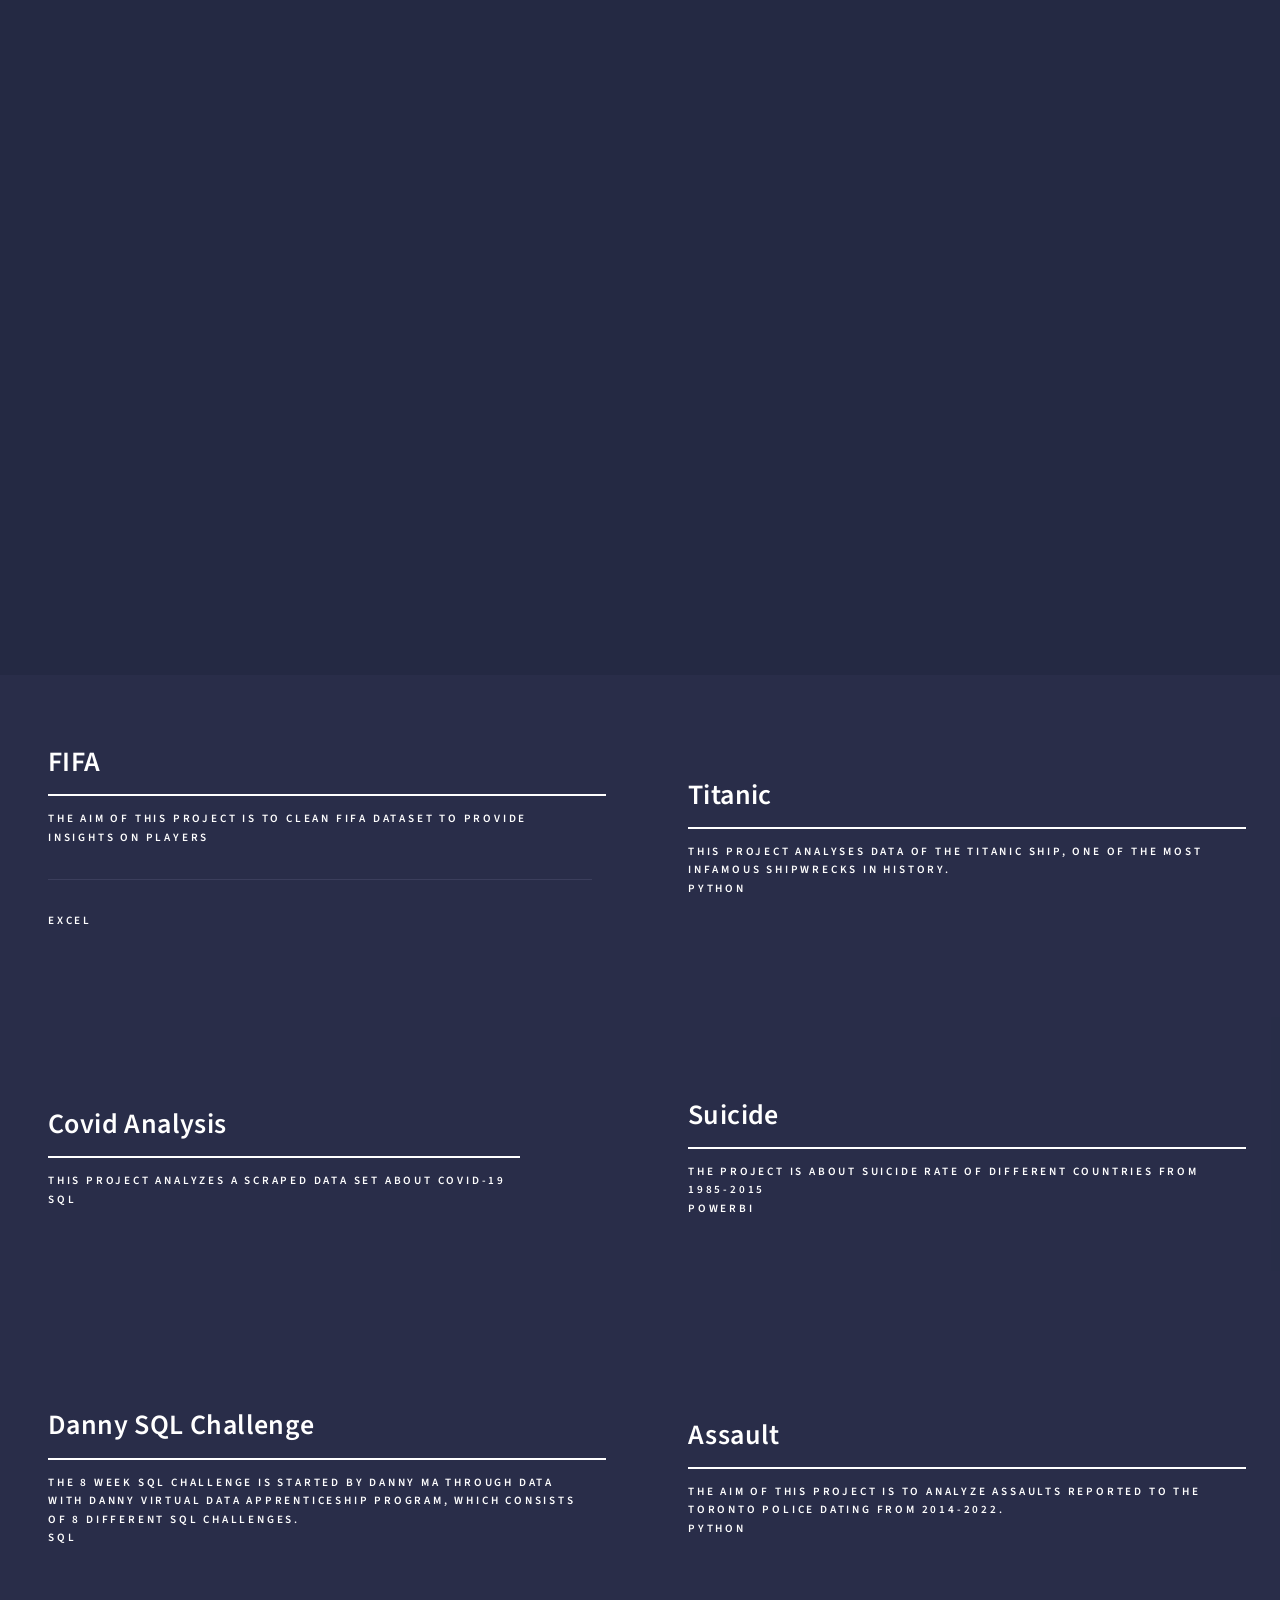
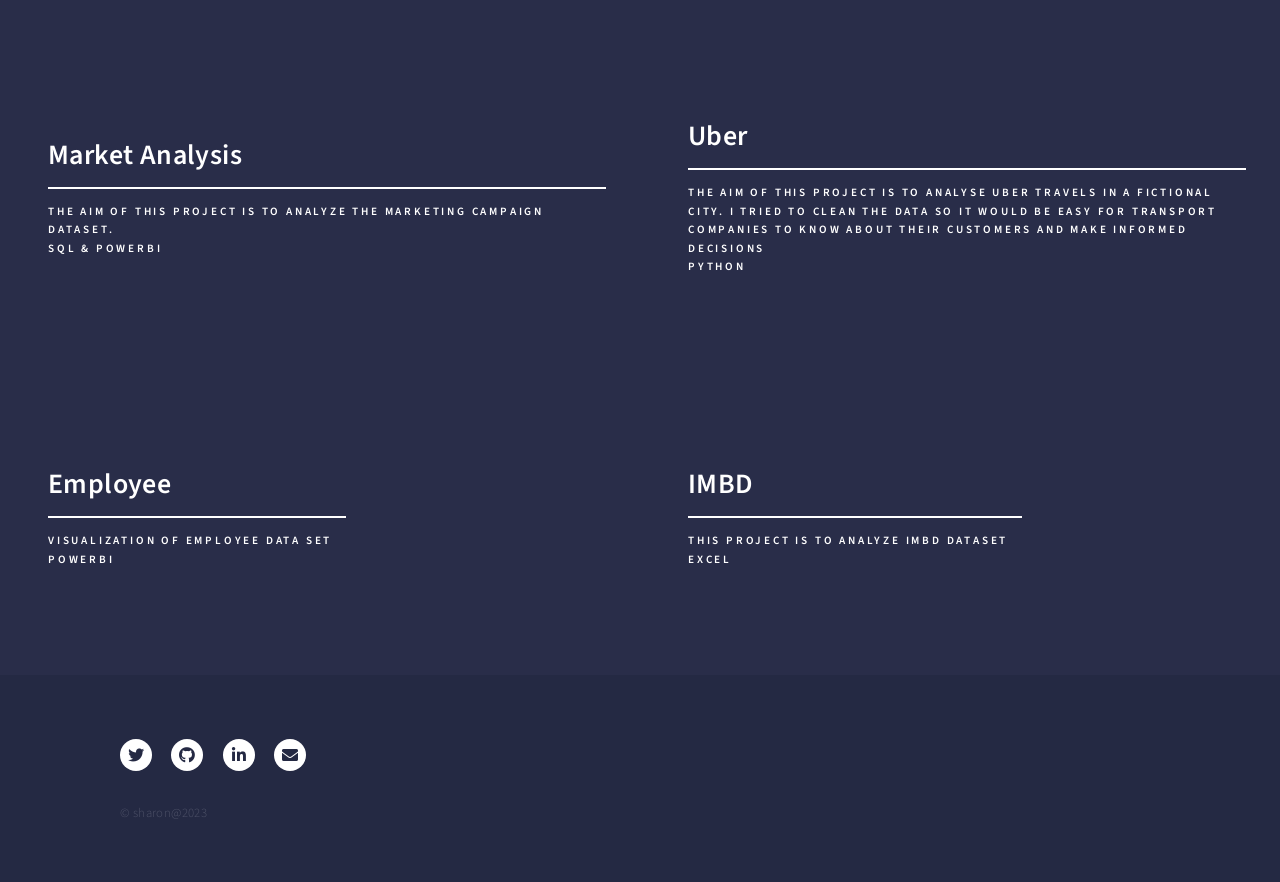
==== index.html @ 41696139 "Reduce titanic" ====
<!DOCTYPE HTML>
<html>
	<head>
		<title>Home</title>
		<meta charset="utf-8" />
		<meta name="viewport" content="width=device-width, initial-scale=1, user-scalable=no" />
		<link rel="stylesheet" href="assets/css/main.css" />
		<noscript><link rel="stylesheet" href="assets/css/noscript.css" /></noscript>
	</head>
	<body class="is-preload">

		<!-- Wrapper -->
			<div id="wrapper">

				<!-- Header -->
					<header id="header" class="alt">
						<a href="index.html" class="logo"><strong>Sharon Omovie</strong> <span>Portfolio</span></a>
						<nav>
							<a href="#menu">Menu</a>
						</nav>
					</header>

				<!-- Menu -->
					<nav id="menu">
						<ul class="links">
							<li><a href="index.html">Home</a></li>
							<li><a href="certificate.html">Certificates</a></li>
							<li><a href="About.html">About Me</a></li>
						</ul>
					</nav>

				<!-- Banner -->

					<section id="banner" class="major">
						<div class="inner">
							<header class="major">
								<h2>Hi, my name is Sharon Otega Omovie</h2>
								<h3>Data Analyst|SQL|Excel|PowerBi|Python</h3>
							</header>
							<div class="content">
								<h5>I want to help others make sense from messy data</h5>
								<ul class="actions">
									<li><a href="#one" class="button next scrolly">View Portfolio</a></li>
								</ul>
							</div>
						</div>
					</section>


				<!-- Main -->
					<div id="main">

						<!-- One -->
							<section id="one" class="tiles">
								<article>
									<span class="image">
										<img src="images/3dvisu-EgxuwIOc-Hw-unsplash.jpg" alt="" />
									</span>
									<header class="major">
										<h3><a href="https://github.com/sharontega/fifa" class="link">FIFA</a></h3>
										<p>The aim of this project is to clean fifa dataset to provide insights on players</p><Hr>
									<p>Excel</p>
									</header>
								</article>
								<article>
									<span class="image">
										<img src="images/emma-watson-I7GCLWacEn0-unsplash.jpg" alt="" />
									</span>
									<header class="major">
										<h3><a href="https://github.com/sharontega/Titanic" class="link">Titanic</a></h3>
										<p>This project analyses data of the titanic ship, one of the most infamous shipwrecks in history.</p>
									
										<p>python</p>
									</header>
								</article>
								<br><br><br>
								<article>
									<span class="image">
										<img src="images/fusion-medical-animation-EAgGqOiDDMg-unsplash.jpg" alt="" />
									</span>
									<header class="major">
										<h3><a href="https://github.com/sharontega/covid-analysis" class="link">Covid Analysis</a></h3>
										<p>This project analyzes a scraped data set about covid-19</p>
									
										<p>SQL</p>
									</header>
								</article>
								<article>
									<span class="image">
										<img src="images/nick-fewings-LQGQbssFs-M-unsplash.jpg" alt="" />
									</span>
									<header class="major">
										<h3><a href="https://github.com/sharontega/suicide" class="link">Suicide</a></h3>
										<p>The project is about suicide rate of different countries from 1985-2015</p>
							
										<p>Powerbi</p>
									</header>
								</article>
								<article>
									<span class="image">
										<img src="images/download.jpg" alt="" />
									</span>
									<header class="major">
										<h3><a href="https://github.com/sharontega/DannySQL-challenge" class="link">Danny SQL Challenge</a></h3>
										<p>The 8 Week SQL Challenge is started by Danny Ma through Data With Danny virtual data apprenticeship program, which consists of 8 different SQL challenges.

</p>
								
										<p>SQL</p>
									</header>
								</article>
								<article>
									<span class="image">
										<img src="images/saif71-com-zPhc-E4qG9c-unsplash.jpg" alt="" />
									</span>
									<header class="major">
										<h3><a href="https://github.com/sharontega/Assault" class="link">Assault</a></h3>
										<p>The aim of this project is to analyze assaults reported to the toronto police dating from 2014-2022.</p>
										
										<p>python</p>
									</header>
								</article>
								<article>
									<span class="image">
										<img src="images/stephen-phillips-hostreviews-co-uk-shr_Xn8S8QU-unsplash.jpg" alt="" />
									</span>
									<header class="major">
										<h3><a href="https://github.com/sharontega/Market-Analysis" class="link">Market Analysis</a></h3>
										<p>The aim of this project is to analyze the marketing campaign dataset.</p>
								
										<p>SQL & PowerBi</p>
									</header>
								</article>
								<article>
									<span class="image">
										<img src="images/viktor-avdeev-Gk3apXDUZiI-unsplash.jpg" alt="" />
									</span>
									<header class="major">
										<h3><a href="https://github.com/sharontega/Uber" class="link">Uber</a></h3>
										<p>The aim of this project is to analyse uber travels in a fictional city. i tried to clean the data so it would be easy for transport companies to know about their customers and make informed decisions</p>
								
										<p>python</p>
									</header>
								</article>
								<article>
									<span class="image">
										<img src="images/carlos-muza-hpjSkU2UYSU-unsplash.jpg" alt="" />
									</span>
									<header class="major">
										<h3><a href="https://github.com/sharontega/employee" class="link">Employee</a></h3>
										<p>Visualization of employee data set</p>
									
										<p>PowerBi</p>
									</header>
								</article>
								<article>
									<span class="image">
										<img src="images/myke-simon-atsUqIm3wxo-unsplash.jpg" alt="" />
									</span>
									<header class="major">
										<h3><a href="https://github.com/sharontega/imbd" class="link">IMBD</a></h3>
										<p>this project is to analyze imbd dataset</p>
								
										<p>Excel</p>
									</header>
								</article>
							</section>
					</div>

				<!-- Footer -->
					<footer id="footer">
						<div class="inner">
							<ul class="icons">
								<li><a href="#" class="icon brands alt fa-twitter"><span class="label">Twitter</span></a></li>
								<li><a href="https://github.com/sharontega" class="icon brands alt fa-github"><span class="label">GitHub</span></a></li>
								<li><a href="https://www.linkedin.com/in/sharon-omovie/" class="icon brands alt fa-linkedin-in"><span class="label">LinkedIn</span></a></li>
								<li><a href="mailto:sharonomovie@gmail.com" class="icon solid alt fa-envelope"><span class="label">Email</span></a></li>
							</ul>
							<ul class="copyright">
								<li>&copy; sharon@2023</li>
							</ul>
						</div>


					</footer>

			</div>

			<!-- Scripts -->
			<script src="assets/js/jquery.min.js"></script>
			<script src="assets/js/jquery.scrolly.min.js"></script>
			<script src="assets/js/jquery.scrollex.min.js"></script>
			<script src="assets/js/browser.min.js"></script>
			<script src="assets/js/breakpoints.min.js"></script>
			<script src="assets/js/util.js"></script>
			<script src="assets/js/main.js"></script>

	</body>
</html>
---- assets/css/main.css ----
@import url(fontawesome-all.min.css);
@import url("https://fonts.googleapis.com/css?family=Source+Sans+Pro:300,300italic,600,600italic");

/*
	Forty by HTML5 UP
	html5up.net | @ajlkn
	Free for personal and commercial use under the CCA 3.0 license (html5up.net/license)
*/

html, body, div, span, applet, object,
iframe, h1, h2, h3, h4, h5, h6, p, blockquote,
pre, a, abbr, acronym, address, big, cite,
code, del, dfn, em, img, ins, kbd, q, s, samp,
small, strike, strong, sub, sup, tt, var, b,
u, i, center, dl, dt, dd, ol, ul, li, fieldset,
form, label, legend, table, caption, tbody,
tfoot, thead, tr, th, td, article, aside,
canvas, details, embed, figure, figcaption,
footer, header, hgroup, menu, nav, output, ruby,
section, summary, time, mark, audio, video {
	margin: 0;
	padding: 0;
	border: 0;
	font-size: 100%;
	font: inherit;
	vertical-align: baseline;}

article, aside, details, figcaption, figure,
footer, header, hgroup, menu, nav, section {
	display: block;}

body {
	line-height: 1;
}

ol, ul {
	list-style: none;
}

blockquote, q {
	quotes: none;
}

	blockquote:before, blockquote:after, q:before, q:after {
		content: '';
		content: none;
	}

table {
	border-collapse: collapse;
	border-spacing: 0;
}

body {
	-webkit-text-size-adjust: none;
}

mark {
	background-color: transparent;
	color: inherit;
}

input::-moz-focus-inner {
	border: 0;
	padding: 0;
}

input, select, textarea {
	-moz-appearance: none;
	-webkit-appearance: none;
	-ms-appearance: none;
	appearance: none;
}

/* Basic */

	@-ms-viewport {
		width: device-width;
	}

	body {
		-ms-overflow-style: scrollbar;
	}

	@media screen and (max-width: 480px) {

		html, body {
			min-width: 320px;
		}

	}

	html {
		box-sizing: border-box;
	}

	*, *:before, *:after {
		box-sizing: inherit;
	}

	body {
		background: #242943;
	}

		body.is-preload *, body.is-preload *:before, body.is-preload *:after {
			-moz-animation: none !important;
			-webkit-animation: none !important;
			-ms-animation: none !important;
			animation: none !important;
			-moz-transition: none !important;
			-webkit-transition: none !important;
			-ms-transition: none !important;
			transition: none !important;
		}

/* Type */

	body, input, select, textarea {
		color: #ffffff;
		font-family: "Source Sans Pro", Helvetica, sans-serif;
		font-size: 17pt;
		font-weight: 300;
		letter-spacing: 0.025em;
		line-height: 1.65;
	}

		@media screen and (max-width: 1680px) {

			body, input, select, textarea {
				font-size: 14pt;
			}

		}

		@media screen and (max-width: 1280px) {

			body, input, select, textarea {
				font-size: 12pt;
			}

		}

		@media screen and (max-width: 360px) {

			body, input, select, textarea {
				font-size: 11pt;
			}

		}

	a {
		-moz-transition: color 0.2s ease-in-out, border-bottom-color 0.2s ease-in-out;
		-webkit-transition: color 0.2s ease-in-out, border-bottom-color 0.2s ease-in-out;
		-ms-transition: color 0.2s ease-in-out, border-bottom-color 0.2s ease-in-out;
		transition: color 0.2s ease-in-out, border-bottom-color 0.2s ease-in-out;
		border-bottom: dotted 1px;
		color: inherit;
		text-decoration: none;
	}

		a:hover {
			border-bottom-color: transparent;
			color: #9bf1ff !important;
		}

		a:active {
			color: #53e3fb !important;
		}

	strong, b {
		color: #ffffff;
		font-weight: 600;
	}

	em, i {
		font-style: italic;
	}

	p {
		margin: 0 0 2em 0;
	}

	h1, h2, h3, h4, h5, h6 {
		color: #ffffff;
		font-weight: 600;
		line-height: 1.65;
		margin: 0 0 1em 0;
	}

		h1 a, h2 a, h3 a, h4 a, h5 a, h6 a {
			color: inherit;
			border-bottom: 0;
		}

	h1 {
		font-size: 2.5em;
	}

	h2 {
		font-size: 1.75em;
	}

	h3 {
		font-size: 1.35em;
	}

	h4 {
		font-size: 1.1em;
	}

	h5 {
		font-size: 0.9em;
	}

	h6 {
		font-size: 0.7em;
	}

	@media screen and (max-width: 736px) {

		h1 {
			font-size: 2em;
		}

		h2 {
			font-size: 1.5em;
		}

		h3 {
			font-size: 1.25em;
		}

	}

	sub {
		font-size: 0.8em;
		position: relative;
		top: 0.5em;
	}

	sup {
		font-size: 0.8em;
		position: relative;
		top: -0.5em;
	}

	blockquote {
		border-left: solid 4px rgba(212, 212, 255, 0.1);
		font-style: italic;
		margin: 0 0 2em 0;
		padding: 0.5em 0 0.5em 2em;
	}

	code {
		background: rgba(212, 212, 255, 0.035);
		font-family: "Courier New", monospace;
		font-size: 0.9em;
		margin: 0 0.25em;
		padding: 0.25em 0.65em;
	}

	pre {
		-webkit-overflow-scrolling: touch;
		font-family: "Courier New", monospace;
		font-size: 0.9em;
		margin: 0 0 2em 0;
	}

		pre code {
			display: block;
			line-height: 1.75;
			padding: 1em 1.5em;
			overflow-x: auto;
		}

	hr {
		border: 0;
		border-bottom: solid 1px rgba(212, 212, 255, 0.1);
		margin: 2em 0;
	}

		hr.major {
			margin: 3em 0;
		}

	.align-left {
		text-align: left;
	}

	.align-center {
		text-align: center;
	}

	.align-right {
		text-align: right;
	}

/* Row */

	.row {
		display: flex;
		flex-wrap: wrap;
		box-sizing: border-box;
		align-items: stretch;
	}

		.row > * {
			box-sizing: border-box;
		}

		.row.gtr-uniform > * > :last-child {
			margin-bottom: 0;
		}

		.row.aln-left {
			justify-content: flex-start;
		}

		.row.aln-center {
			justify-content: center;
		}

		.row.aln-right {
			justify-content: flex-end;
		}

		.row.aln-top {
			align-items: flex-start;
		}

		.row.aln-middle {
			align-items: center;
		}

		.row.aln-bottom {
			align-items: flex-end;
		}

		.row > .imp {
			order: -1;
		}

		.row > .col-1 {
			width: 8.33333%;
		}

		.row > .off-1 {
			margin-left: 8.33333%;
		}

		.row > .col-2 {
			width: 16.66667%;
		}

		.row > .off-2 {
			margin-left: 16.66667%;
		}

		.row > .col-3 {
			width: 25%;
		}

		.row > .off-3 {
			margin-left: 25%;
		}

		.row > .col-4 {
			width: 33.33333%;
		}

		.row > .off-4 {
			margin-left: 33.33333%;
		}

		.row > .col-5 {
			width: 41.66667%;
		}

		.row > .off-5 {
			margin-left: 41.66667%;
		}

		.row > .col-6 {
			width: 50%;
		}

		.row > .off-6 {
			margin-left: 50%;
		}

		.row > .col-7 {
			width: 58.33333%;
		}

		.row > .off-7 {
			margin-left: 58.33333%;
		}

		.row > .col-8 {
			width: 66.66667%;
		}

		.row > .off-8 {
			margin-left: 66.66667%;
		}

		.row > .col-9 {
			width: 75%;
		}

		.row > .off-9 {
			margin-left: 75%;
		}

		.row > .col-10 {
			width: 83.33333%;
		}

		.row > .off-10 {
			margin-left: 83.33333%;
		}

		.row > .col-11 {
			width: 91.66667%;
		}

		.row > .off-11 {
			margin-left: 91.66667%;
		}

		.row > .col-12 {
			width: 100%;
		}

		.row > .off-12 {
			margin-left: 100%;
		}

		.row.gtr-0 {
			margin-top: 0;
			margin-left: 0em;
		}

			.row.gtr-0 > * {
				padding: 0 0 0 0em;
			}

			.row.gtr-0.gtr-uniform {
				margin-top: 0em;
			}

				.row.gtr-0.gtr-uniform > * {
					padding-top: 0em;
				}

		.row.gtr-25 {
			margin-top: 0;
			margin-left: -0.5em;
		}

			.row.gtr-25 > * {
				padding: 0 0 0 0.5em;
			}

			.row.gtr-25.gtr-uniform {
				margin-top: -0.5em;
			}

				.row.gtr-25.gtr-uniform > * {
					padding-top: 0.5em;
				}

		.row.gtr-50 {
			margin-top: 0;
			margin-left: -1em;
		}

			.row.gtr-50 > * {
				padding: 0 0 0 1em;
			}

			.row.gtr-50.gtr-uniform {
				margin-top: -1em;
			}

				.row.gtr-50.gtr-uniform > * {
					padding-top: 1em;
				}

		.row {
			margin-top: 0;
			margin-left: -2em;
		}

			.row > * {
				padding: 0 0 0 2em;
			}

			.row.gtr-uniform {
				margin-top: -2em;
			}

				.row.gtr-uniform > * {
					padding-top: 2em;
				}

		.row.gtr-150 {
			margin-top: 0;
			margin-left: -3em;
		}

			.row.gtr-150 > * {
				padding: 0 0 0 3em;
			}

			.row.gtr-150.gtr-uniform {
				margin-top: -3em;
			}

				.row.gtr-150.gtr-uniform > * {
					padding-top: 3em;
				}

		.row.gtr-200 {
			margin-top: 0;
			margin-left: -4em;
		}

			.row.gtr-200 > * {
				padding: 0 0 0 4em;
			}

			.row.gtr-200.gtr-uniform {
				margin-top: -4em;
			}

				.row.gtr-200.gtr-uniform > * {
					padding-top: 4em;
				}

		@media screen and (max-width: 1680px) {

			.row {
				display: flex;
				flex-wrap: wrap;
				box-sizing: border-box;
				align-items: stretch;
			}

				.row > * {
					box-sizing: border-box;
				}

				.row.gtr-uniform > * > :last-child {
					margin-bottom: 0;
				}

				.row.aln-left {
					justify-content: flex-start;
				}

				.row.aln-center {
					justify-content: center;
				}

				.row.aln-right {
					justify-content: flex-end;
				}

				.row.aln-top {
					align-items: flex-start;
				}

				.row.aln-middle {
					align-items: center;
				}

				.row.aln-bottom {
					align-items: flex-end;
				}

				.row > .imp-xlarge {
					order: -1;
				}

				.row > .col-1-xlarge {
					width: 8.33333%;
				}

				.row > .off-1-xlarge {
					margin-left: 8.33333%;
				}

				.row > .col-2-xlarge {
					width: 16.66667%;
				}

				.row > .off-2-xlarge {
					margin-left: 16.66667%;
				}

				.row > .col-3-xlarge {
					width: 25%;
				}

				.row > .off-3-xlarge {
					margin-left: 25%;
				}

				.row > .col-4-xlarge {
					width: 33.33333%;
				}

				.row > .off-4-xlarge {
					margin-left: 33.33333%;
				}

				.row > .col-5-xlarge {
					width: 41.66667%;
				}

				.row > .off-5-xlarge {
					margin-left: 41.66667%;
				}

				.row > .col-6-xlarge {
					width: 50%;
				}

				.row > .off-6-xlarge {
					margin-left: 50%;
				}

				.row > .col-7-xlarge {
					width: 58.33333%;
				}

				.row > .off-7-xlarge {
					margin-left: 58.33333%;
				}

				.row > .col-8-xlarge {
					width: 66.66667%;
				}

				.row > .off-8-xlarge {
					margin-left: 66.66667%;
				}

				.row > .col-9-xlarge {
					width: 75%;
				}

				.row > .off-9-xlarge {
					margin-left: 75%;
				}

				.row > .col-10-xlarge {
					width: 83.33333%;
				}

				.row > .off-10-xlarge {
					margin-left: 83.33333%;
				}

				.row > .col-11-xlarge {
					width: 91.66667%;
				}

				.row > .off-11-xlarge {
					margin-left: 91.66667%;
				}

				.row > .col-12-xlarge {
					width: 100%;
				}

				.row > .off-12-xlarge {
					margin-left: 100%;
				}

				.row.gtr-0 {
					margin-top: 0;
					margin-left: 0em;
				}

					.row.gtr-0 > * {
						padding: 0 0 0 0em;
					}

					.row.gtr-0.gtr-uniform {
						margin-top: 0em;
					}

						.row.gtr-0.gtr-uniform > * {
							padding-top: 0em;
						}

				.row.gtr-25 {
					margin-top: 0;
					margin-left: -0.5em;
				}

					.row.gtr-25 > * {
						padding: 0 0 0 0.5em;
					}

					.row.gtr-25.gtr-uniform {
						margin-top: -0.5em;
					}

						.row.gtr-25.gtr-uniform > * {
							padding-top: 0.5em;
						}

				.row.gtr-50 {
					margin-top: 0;
					margin-left: -1em;
				}

					.row.gtr-50 > * {
						padding: 0 0 0 1em;
					}

					.row.gtr-50.gtr-uniform {
						margin-top: -1em;
					}

						.row.gtr-50.gtr-uniform > * {
							padding-top: 1em;
						}

				.row {
					margin-top: 0;
					margin-left: -2em;
				}

					.row > * {
						padding: 0 0 0 2em;
					}

					.row.gtr-uniform {
						margin-top: -2em;
					}

						.row.gtr-uniform > * {
							padding-top: 2em;
						}

				.row.gtr-150 {
					margin-top: 0;
					margin-left: -3em;
				}

					.row.gtr-150 > * {
						padding: 0 0 0 3em;
					}

					.row.gtr-150.gtr-uniform {
						margin-top: -3em;
					}

						.row.gtr-150.gtr-uniform > * {
							padding-top: 3em;
						}

				.row.gtr-200 {
					margin-top: 0;
					margin-left: -4em;
				}

					.row.gtr-200 > * {
						padding: 0 0 0 4em;
					}

					.row.gtr-200.gtr-uniform {
						margin-top: -4em;
					}

						.row.gtr-200.gtr-uniform > * {
							padding-top: 4em;
						}

		}

		@media screen and (max-width: 1280px) {

			.row {
				display: flex;
				flex-wrap: wrap;
				box-sizing: border-box;
				align-items: stretch;
			}

				.row > * {
					box-sizing: border-box;
				}

				.row.gtr-uniform > * > :last-child {
					margin-bottom: 0;
				}

				.row.aln-left {
					justify-content: flex-start;
				}

				.row.aln-center {
					justify-content: center;
				}

				.row.aln-right {
					justify-content: flex-end;
				}

				.row.aln-top {
					align-items: flex-start;
				}

				.row.aln-middle {
					align-items: center;
				}

				.row.aln-bottom {
					align-items: flex-end;
				}

				.row > .imp-large {
					order: -1;
				}

				.row > .col-1-large {
					width: 8.33333%;
				}

				.row > .off-1-large {
					margin-left: 8.33333%;
				}

				.row > .col-2-large {
					width: 16.66667%;
				}

				.row > .off-2-large {
					margin-left: 16.66667%;
				}

				.row > .col-3-large {
					width: 25%;
				}

				.row > .off-3-large {
					margin-left: 25%;
				}

				.row > .col-4-large {
					width: 33.33333%;
				}

				.row > .off-4-large {
					margin-left: 33.33333%;
				}

				.row > .col-5-large {
					width: 41.66667%;
				}

				.row > .off-5-large {
					margin-left: 41.66667%;
				}

				.row > .col-6-large {
					width: 50%;
				}

				.row > .off-6-large {
					margin-left: 50%;
				}

				.row > .col-7-large {
					width: 58.33333%;
				}

				.row > .off-7-large {
					margin-left: 58.33333%;
				}

				.row > .col-8-large {
					width: 66.66667%;
				}

				.row > .off-8-large {
					margin-left: 66.66667%;
				}

				.row > .col-9-large {
					width: 75%;
				}

				.row > .off-9-large {
					margin-left: 75%;
				}

				.row > .col-10-large {
					width: 83.33333%;
				}

				.row > .off-10-large {
					margin-left: 83.33333%;
				}

				.row > .col-11-large {
					width: 91.66667%;
				}

				.row > .off-11-large {
					margin-left: 91.66667%;
				}

				.row > .col-12-large {
					width: 100%;
				}

				.row > .off-12-large {
					margin-left: 100%;
				}

				.row.gtr-0 {
					margin-top: 0;
					margin-left: 0em;
				}

					.row.gtr-0 > * {
						padding: 0 0 0 0em;
					}

					.row.gtr-0.gtr-uniform {
						margin-top: 0em;
					}

						.row.gtr-0.gtr-uniform > * {
							padding-top: 0em;
						}

				.row.gtr-25 {
					margin-top: 0;
					margin-left: -0.375em;
				}

					.row.gtr-25 > * {
						padding: 0 0 0 0.375em;
					}

					.row.gtr-25.gtr-uniform {
						margin-top: -0.375em;
					}

						.row.gtr-25.gtr-uniform > * {
							padding-top: 0.375em;
						}

				.row.gtr-50 {
					margin-top: 0;
					margin-left: -0.75em;
				}

					.row.gtr-50 > * {
						padding: 0 0 0 0.75em;
					}

					.row.gtr-50.gtr-uniform {
						margin-top: -0.75em;
					}

						.row.gtr-50.gtr-uniform > * {
							padding-top: 0.75em;
						}

				.row {
					margin-top: 0;
					margin-left: -1.5em;
				}

					.row > * {
						padding: 0 0 0 1.5em;
					}

					.row.gtr-uniform {
						margin-top: -1.5em;
					}

						.row.gtr-uniform > * {
							padding-top: 1.5em;
						}

				.row.gtr-150 {
					margin-top: 0;
					margin-left: -2.25em;
				}

					.row.gtr-150 > * {
						padding: 0 0 0 2.25em;
					}

					.row.gtr-150.gtr-uniform {
						margin-top: -2.25em;
					}

						.row.gtr-150.gtr-uniform > * {
							padding-top: 2.25em;
						}

				.row.gtr-200 {
					margin-top: 0;
					margin-left: -3em;
				}

					.row.gtr-200 > * {
						padding: 0 0 0 3em;
					}

					.row.gtr-200.gtr-uniform {
						margin-top: -3em;
					}

						.row.gtr-200.gtr-uniform > * {
							padding-top: 3em;
						}

		}

		@media screen and (max-width: 980px) {

			.row {
				display: flex;
				flex-wrap: wrap;
				box-sizing: border-box;
				align-items: stretch;
			}

				.row > * {
					box-sizing: border-box;
				}

				.row.gtr-uniform > * > :last-child {
					margin-bottom: 0;
				}

				.row.aln-left {
					justify-content: flex-start;
				}

				.row.aln-center {
					justify-content: center;
				}

				.row.aln-right {
					justify-content: flex-end;
				}

				.row.aln-top {
					align-items: flex-start;
				}

				.row.aln-middle {
					align-items: center;
				}

				.row.aln-bottom {
					align-items: flex-end;
				}

				.row > .imp-medium {
					order: -1;
				}

				.row > .col-1-medium {
					width: 8.33333%;
				}

				.row > .off-1-medium {
					margin-left: 8.33333%;
				}

				.row > .col-2-medium {
					width: 16.66667%;
				}

				.row > .off-2-medium {
					margin-left: 16.66667%;
				}

				.row > .col-3-medium {
					width: 25%;
				}

				.row > .off-3-medium {
					margin-left: 25%;
				}

				.row > .col-4-medium {
					width: 33.33333%;
				}

				.row > .off-4-medium {
					margin-left: 33.33333%;
				}

				.row > .col-5-medium {
					width: 41.66667%;
				}

				.row > .off-5-medium {
					margin-left: 41.66667%;
				}

				.row > .col-6-medium {
					width: 50%;
				}

				.row > .off-6-medium {
					margin-left: 50%;
				}

				.row > .col-7-medium {
					width: 58.33333%;
				}

				.row > .off-7-medium {
					margin-left: 58.33333%;
				}

				.row > .col-8-medium {
					width: 66.66667%;
				}

				.row > .off-8-medium {
					margin-left: 66.66667%;
				}

				.row > .col-9-medium {
					width: 75%;
				}

				.row > .off-9-medium {
					margin-left: 75%;
				}

				.row > .col-10-medium {
					width: 83.33333%;
				}

				.row > .off-10-medium {
					margin-left: 83.33333%;
				}

				.row > .col-11-medium {
					width: 91.66667%;
				}

				.row > .off-11-medium {
					margin-left: 91.66667%;
				}

				.row > .col-12-medium {
					width: 100%;
				}

				.row > .off-12-medium {
					margin-left: 100%;
				}

				.row.gtr-0 {
					margin-top: 0;
					margin-left: 0em;
				}

					.row.gtr-0 > * {
						padding: 0 0 0 0em;
					}

					.row.gtr-0.gtr-uniform {
						margin-top: 0em;
					}

						.row.gtr-0.gtr-uniform > * {
							padding-top: 0em;
						}

				.row.gtr-25 {
					margin-top: 0;
					margin-left: -0.375em;
				}

					.row.gtr-25 > * {
						padding: 0 0 0 0.375em;
					}

					.row.gtr-25.gtr-uniform {
						margin-top: -0.375em;
					}

						.row.gtr-25.gtr-uniform > * {
							padding-top: 0.375em;
						}

				.row.gtr-50 {
					margin-top: 0;
					margin-left: -0.75em;
				}

					.row.gtr-50 > * {
						padding: 0 0 0 0.75em;
					}

					.row.gtr-50.gtr-uniform {
						margin-top: -0.75em;
					}

						.row.gtr-50.gtr-uniform > * {
							padding-top: 0.75em;
						}

				.row {
					margin-top: 0;
					margin-left: -1.5em;
				}

					.row > * {
						padding: 0 0 0 1.5em;
					}

					.row.gtr-uniform {
						margin-top: -1.5em;
					}

						.row.gtr-uniform > * {
							padding-top: 1.5em;
						}

				.row.gtr-150 {
					margin-top: 0;
					margin-left: -2.25em;
				}

					.row.gtr-150 > * {
						padding: 0 0 0 2.25em;
					}

					.row.gtr-150.gtr-uniform {
						margin-top: -2.25em;
					}

						.row.gtr-150.gtr-uniform > * {
							padding-top: 2.25em;
						}

				.row.gtr-200 {
					margin-top: 0;
					margin-left: -3em;
				}

					.row.gtr-200 > * {
						padding: 0 0 0 3em;
					}

					.row.gtr-200.gtr-uniform {
						margin-top: -3em;
					}

						.row.gtr-200.gtr-uniform > * {
							padding-top: 3em;
						}

		}

		@media screen and (max-width: 736px) {

			.row {
				display: flex;
				flex-wrap: wrap;
				box-sizing: border-box;
				align-items: stretch;
			}

				.row > * {
					box-sizing: border-box;
				}

				.row.gtr-uniform > * > :last-child {
					margin-bottom: 0;
				}

				.row.aln-left {
					justify-content: flex-start;
				}

				.row.aln-center {
					justify-content: center;
				}

				.row.aln-right {
					justify-content: flex-end;
				}

				.row.aln-top {
					align-items: flex-start;
				}

				.row.aln-middle {
					align-items: center;
				}

				.row.aln-bottom {
					align-items: flex-end;
				}

				.row > .imp-small {
					order: -1;
				}

				.row > .col-1-small {
					width: 8.33333%;
				}

				.row > .off-1-small {
					margin-left: 8.33333%;
				}

				.row > .col-2-small {
					width: 16.66667%;
				}

				.row > .off-2-small {
					margin-left: 16.66667%;
				}

				.row > .col-3-small {
					width: 25%;
				}

				.row > .off-3-small {
					margin-left: 25%;
				}

				.row > .col-4-small {
					width: 33.33333%;
				}

				.row > .off-4-small {
					margin-left: 33.33333%;
				}

				.row > .col-5-small {
					width: 41.66667%;
				}

				.row > .off-5-small {
					margin-left: 41.66667%;
				}

				.row > .col-6-small {
					width: 50%;
				}

				.row > .off-6-small {
					margin-left: 50%;
				}

				.row > .col-7-small {
					width: 58.33333%;
				}

				.row > .off-7-small {
					margin-left: 58.33333%;
				}

				.row > .col-8-small {
					width: 66.66667%;
				}

				.row > .off-8-small {
					margin-left: 66.66667%;
				}

				.row > .col-9-small {
					width: 75%;
				}

				.row > .off-9-small {
					margin-left: 75%;
				}

				.row > .col-10-small {
					width: 83.33333%;
				}

				.row > .off-10-small {
					margin-left: 83.33333%;
				}

				.row > .col-11-small {
					width: 91.66667%;
				}

				.row > .off-11-small {
					margin-left: 91.66667%;
				}

				.row > .col-12-small {
					width: 100%;
				}

				.row > .off-12-small {
					margin-left: 100%;
				}

				.row.gtr-0 {
					margin-top: 0;
					margin-left: 0em;
				}

					.row.gtr-0 > * {
						padding: 0 0 0 0em;
					}

					.row.gtr-0.gtr-uniform {
						margin-top: 0em;
					}

						.row.gtr-0.gtr-uniform > * {
							padding-top: 0em;
						}

				.row.gtr-25 {
					margin-top: 0;
					margin-left: -0.3125em;
				}

					.row.gtr-25 > * {
						padding: 0 0 0 0.3125em;
					}

					.row.gtr-25.gtr-uniform {
						margin-top: -0.3125em;
					}

						.row.gtr-25.gtr-uniform > * {
							padding-top: 0.3125em;
						}

				.row.gtr-50 {
					margin-top: 0;
					margin-left: -0.625em;
				}

					.row.gtr-50 > * {
						padding: 0 0 0 0.625em;
					}

					.row.gtr-50.gtr-uniform {
						margin-top: -0.625em;
					}

						.row.gtr-50.gtr-uniform > * {
							padding-top: 0.625em;
						}

				.row {
					margin-top: 0;
					margin-left: -1.25em;
				}

					.row > * {
						padding: 0 0 0 1.25em;
					}

					.row.gtr-uniform {
						margin-top: -1.25em;
					}

						.row.gtr-uniform > * {
							padding-top: 1.25em;
						}

				.row.gtr-150 {
					margin-top: 0;
					margin-left: -1.875em;
				}

					.row.gtr-150 > * {
						padding: 0 0 0 1.875em;
					}

					.row.gtr-150.gtr-uniform {
						margin-top: -1.875em;
					}

						.row.gtr-150.gtr-uniform > * {
							padding-top: 1.875em;
						}

				.row.gtr-200 {
					margin-top: 0;
					margin-left: -2.5em;
				}

					.row.gtr-200 > * {
						padding: 0 0 0 2.5em;
					}

					.row.gtr-200.gtr-uniform {
						margin-top: -2.5em;
					}

						.row.gtr-200.gtr-uniform > * {
							padding-top: 2.5em;
						}

		}

		@media screen and (max-width: 480px) {

			.row {
				display: flex;
				flex-wrap: wrap;
				box-sizing: border-box;
				align-items: stretch;
			}

				.row > * {
					box-sizing: border-box;
				}

				.row.gtr-uniform > * > :last-child {
					margin-bottom: 0;
				}

				.row.aln-left {
					justify-content: flex-start;
				}

				.row.aln-center {
					justify-content: center;
				}

				.row.aln-right {
					justify-content: flex-end;
				}

				.row.aln-top {
					align-items: flex-start;
				}

				.row.aln-middle {
					align-items: center;
				}

				.row.aln-bottom {
					align-items: flex-end;
				}

				.row > .imp-xsmall {
					order: -1;
				}

				.row > .col-1-xsmall {
					width: 8.33333%;
				}

				.row > .off-1-xsmall {
					margin-left: 8.33333%;
				}

				.row > .col-2-xsmall {
					width: 16.66667%;
				}

				.row > .off-2-xsmall {
					margin-left: 16.66667%;
				}

				.row > .col-3-xsmall {
					width: 25%;
				}

				.row > .off-3-xsmall {
					margin-left: 25%;
				}

				.row > .col-4-xsmall {
					width: 33.33333%;
				}

				.row > .off-4-xsmall {
					margin-left: 33.33333%;
				}

				.row > .col-5-xsmall {
					width: 41.66667%;
				}

				.row > .off-5-xsmall {
					margin-left: 41.66667%;
				}

				.row > .col-6-xsmall {
					width: 50%;
				}

				.row > .off-6-xsmall {
					margin-left: 50%;
				}

				.row > .col-7-xsmall {
					width: 58.33333%;
				}

				.row > .off-7-xsmall {
					margin-left: 58.33333%;
				}

				.row > .col-8-xsmall {
					width: 66.66667%;
				}

				.row > .off-8-xsmall {
					margin-left: 66.66667%;
				}

				.row > .col-9-xsmall {
					width: 75%;
				}

				.row > .off-9-xsmall {
					margin-left: 75%;
				}

				.row > .col-10-xsmall {
					width: 83.33333%;
				}

				.row > .off-10-xsmall {
					margin-left: 83.33333%;
				}

				.row > .col-11-xsmall {
					width: 91.66667%;
				}

				.row > .off-11-xsmall {
					margin-left: 91.66667%;
				}

				.row > .col-12-xsmall {
					width: 100%;
				}

				.row > .off-12-xsmall {
					margin-left: 100%;
				}

				.row.gtr-0 {
					margin-top: 0;
					margin-left: 0em;
				}

					.row.gtr-0 > * {
						padding: 0 0 0 0em;
					}

					.row.gtr-0.gtr-uniform {
						margin-top: 0em;
					}

						.row.gtr-0.gtr-uniform > * {
							padding-top: 0em;
						}

				.row.gtr-25 {
					margin-top: 0;
					margin-left: -0.3125em;
				}

					.row.gtr-25 > * {
						padding: 0 0 0 0.3125em;
					}

					.row.gtr-25.gtr-uniform {
						margin-top: -0.3125em;
					}

						.row.gtr-25.gtr-uniform > * {
							padding-top: 0.3125em;
						}

				.row.gtr-50 {
					margin-top: 0;
					margin-left: -0.625em;
				}

					.row.gtr-50 > * {
						padding: 0 0 0 0.625em;
					}

					.row.gtr-50.gtr-uniform {
						margin-top: -0.625em;
					}

						.row.gtr-50.gtr-uniform > * {
							padding-top: 0.625em;
						}

				.row {
					margin-top: 0;
					margin-left: -1.25em;
				}

					.row > * {
						padding: 0 0 0 1.25em;
					}

					.row.gtr-uniform {
						margin-top: -1.25em;
					}

						.row.gtr-uniform > * {
							padding-top: 1.25em;
						}

				.row.gtr-150 {
					margin-top: 0;
					margin-left: -1.875em;
				}

					.row.gtr-150 > * {
						padding: 0 0 0 1.875em;
					}

					.row.gtr-150.gtr-uniform {
						margin-top: -1.875em;
					}

						.row.gtr-150.gtr-uniform > * {
							padding-top: 1.875em;
						}

				.row.gtr-200 {
					margin-top: 0;
					margin-left: -2.5em;
				}

					.row.gtr-200 > * {
						padding: 0 0 0 2.5em;
					}

					.row.gtr-200.gtr-uniform {
						margin-top: -2.5em;
					}

						.row.gtr-200.gtr-uniform > * {
							padding-top: 2.5em;
						}

		}

/* Section/Article */

	section.special, article.special {
		text-align: center;
	}

	header.major {
		width: -moz-max-content;
		width: -webkit-max-content;
		width: -ms-max-content;
		width: max-content;
		margin-bottom: 2em;
	}

		header.major > :first-child {
			margin-bottom: 0;
			width: calc(100% + 0.5em);
		}

			header.major > :first-child:after {
				content: '';
				background-color: #ffffff;
				display: block;
				height: 2px;
				margin: 0.325em 0 0.5em 0;
				width: 100%;
			}

		header.major > p {
			font-size: 0.7em;
			font-weight: 600;
			letter-spacing: 0.25em;
			margin-bottom: 0;
			text-transform: uppercase;
		}

		body.is-ie header.major > :first-child:after {
			max-width: 9em;
		}

		body.is-ie header.major > h1:after {
			max-width: 100% !important;
		}

	@media screen and (max-width: 736px) {

		header.major > p br {
			display: none;
		}

	}

/* Form */

	form {
		margin: 0 0 2em 0;
	}

		form > :last-child {
			margin-bottom: 0;
		}

		form > .fields {
			display: -moz-flex;
			display: -webkit-flex;
			display: -ms-flex;
			display: flex;
			-moz-flex-wrap: wrap;
			-webkit-flex-wrap: wrap;
			-ms-flex-wrap: wrap;
			flex-wrap: wrap;
			width: calc(100% + 3em);
			margin: -1.5em 0 2em -1.5em;
		}

			form > .fields > .field {
				-moz-flex-grow: 0;
				-webkit-flex-grow: 0;
				-ms-flex-grow: 0;
				flex-grow: 0;
				-moz-flex-shrink: 0;
				-webkit-flex-shrink: 0;
				-ms-flex-shrink: 0;
				flex-shrink: 0;
				padding: 1.5em 0 0 1.5em;
				width: calc(100% - 1.5em);
			}

				form > .fields > .field.half {
					width: calc(50% - 0.75em);
				}

				form > .fields > .field.third {
					width: calc(100%/3 - 0.5em);
				}

				form > .fields > .field.quarter {
					width: calc(25% - 0.375em);
				}

		@media screen and (max-width: 480px) {

			form > .fields {
				width: calc(100% + 3em);
				margin: -1.5em 0 2em -1.5em;
			}

				form > .fields > .field {
					padding: 1.5em 0 0 1.5em;
					width: calc(100% - 1.5em);
				}

					form > .fields > .field.half {
						width: calc(100% - 1.5em);
					}

					form > .fields > .field.third {
						width: calc(100% - 1.5em);
					}

					form > .fields > .field.quarter {
						width: calc(100% - 1.5em);
					}

		}

	label {
		color: #ffffff;
		display: block;
		font-size: 0.8em;
		font-weight: 600;
		letter-spacing: 0.25em;
		margin: 0 0 1em 0;
		text-transform: uppercase;
	}

	input[type="text"],
	input[type="password"],
	input[type="email"],
	input[type="tel"],
	input[type="search"],
	input[type="url"],
	select,
	textarea {
		-moz-appearance: none;
		-webkit-appearance: none;
		-ms-appearance: none;
		appearance: none;
		background: rgba(212, 212, 255, 0.035);
		border: none;
		border-radius: 0;
		color: inherit;
		display: block;
		outline: 0;
		padding: 0 1em;
		text-decoration: none;
		width: 100%;
	}

		input[type="text"]:invalid,
		input[type="password"]:invalid,
		input[type="email"]:invalid,
		input[type="tel"]:invalid,
		input[type="search"]:invalid,
		input[type="url"]:invalid,
		select:invalid,
		textarea:invalid {
			box-shadow: none;
		}

		input[type="text"]:focus,
		input[type="password"]:focus,
		input[type="email"]:focus,
		input[type="tel"]:focus,
		input[type="search"]:focus,
		input[type="url"]:focus,
		select:focus,
		textarea:focus {
			border-color: #9bf1ff;
			box-shadow: 0 0 0 2px #9bf1ff;
		}

	select {
		background-image: url("data:image/svg+xml;charset=utf8,%3Csvg xmlns='http://www.w3.org/2000/svg' width='40' height='40' preserveAspectRatio='none' viewBox='0 0 40 40'%3E%3Cpath d='M9.4,12.3l10.4,10.4l10.4-10.4c0.2-0.2,0.5-0.4,0.9-0.4c0.3,0,0.6,0.1,0.9,0.4l3.3,3.3c0.2,0.2,0.4,0.5,0.4,0.9 c0,0.4-0.1,0.6-0.4,0.9L20.7,31.9c-0.2,0.2-0.5,0.4-0.9,0.4c-0.3,0-0.6-0.1-0.9-0.4L4.3,17.3c-0.2-0.2-0.4-0.5-0.4-0.9 c0-0.4,0.1-0.6,0.4-0.9l3.3-3.3c0.2-0.2,0.5-0.4,0.9-0.4S9.1,12.1,9.4,12.3z' fill='rgba(212, 212, 255, 0.1)' /%3E%3C/svg%3E");
		background-size: 1.25rem;
		background-repeat: no-repeat;
		background-position: calc(100% - 1rem) center;
		height: 2.75em;
		padding-right: 2.75em;
		text-overflow: ellipsis;
	}

		select option {
			color: #ffffff;
			background: #242943;
		}

		select:focus::-ms-value {
			background-color: transparent;
		}

		select::-ms-expand {
			display: none;
		}

	input[type="text"],
	input[type="password"],
	input[type="email"],
	input[type="tel"],
	input[type="search"],
	input[type="url"],
	select {
		height: 2.75em;
	}

	textarea {
		padding: 0.75em 1em;
	}

	input[type="checkbox"],
	input[type="radio"] {
		-moz-appearance: none;
		-webkit-appearance: none;
		-ms-appearance: none;
		appearance: none;
		display: block;
		float: left;
		margin-right: -2em;
		opacity: 0;
		width: 1em;
		z-index: -1;
	}

		input[type="checkbox"] + label,
		input[type="radio"] + label {
			text-decoration: none;
			color: #ffffff;
			cursor: pointer;
			display: inline-block;
			font-weight: 300;
			padding-left: 2.65em;
			padding-right: 0.75em;
			position: relative;
		}

			input[type="checkbox"] + label:before,
			input[type="radio"] + label:before {
				-moz-osx-font-smoothing: grayscale;
				-webkit-font-smoothing: antialiased;
				display: inline-block;
				font-style: normal;
				font-variant: normal;
				text-rendering: auto;
				line-height: 1;
				text-transform: none !important;
				font-family: 'Font Awesome 5 Free';
				font-weight: 900;
			}

			input[type="checkbox"] + label:before,
			input[type="radio"] + label:before {
				background: rgba(212, 212, 255, 0.035);
				content: '';
				display: inline-block;
				font-size: 0.8em;
				height: 2.0625em;
				left: 0;
				letter-spacing: 0;
				line-height: 2.0625em;
				position: absolute;
				text-align: center;
				top: 0;
				width: 2.0625em;
			}

		input[type="checkbox"]:checked + label:before,
		input[type="radio"]:checked + label:before {
			background: #ffffff;
			border-color: #9bf1ff;
			content: '\f00c';
			color: #242943;
		}

		input[type="checkbox"]:focus + label:before,
		input[type="radio"]:focus + label:before {
			box-shadow: 0 0 0 2px #9bf1ff;
		}

	input[type="radio"] + label:before {
		border-radius: 100%;
	}

	::-webkit-input-placeholder {
		color: rgba(244, 244, 255, 0.2) !important;
		opacity: 1.0;
	}

	:-moz-placeholder {
		color: rgba(244, 244, 255, 0.2) !important;
		opacity: 1.0;
	}

	::-moz-placeholder {
		color: rgba(244, 244, 255, 0.2) !important;
		opacity: 1.0;
	}

	:-ms-input-placeholder {
		color: rgba(244, 244, 255, 0.2) !important;
		opacity: 1.0;
	}

/* Box */

	.box {
		border: solid 1px rgba(212, 212, 255, 0.1);
		margin-bottom: 2em;
		padding: 1.5em;
	}

		.box > :last-child,
		.box > :last-child > :last-child,
		.box > :last-child > :last-child > :last-child {
			margin-bottom: 0;
		}

		.box.alt {
			border: 0;
			border-radius: 0;
			padding: 0;
		}

/* Icon */

	.icon {
		text-decoration: none;
		border-bottom: none;
		position: relative;
	}

		.icon:before {
			-moz-osx-font-smoothing: grayscale;
			-webkit-font-smoothing: antialiased;
			display: inline-block;
			font-style: normal;
			font-variant: normal;
			text-rendering: auto;
			line-height: 1;
			text-transform: none !important;
			font-family: 'Font Awesome 5 Free';
			font-weight: 400;
		}

		.icon > .label {
			display: none;
		}

		.icon:before {
			line-height: inherit;
		}

		.icon.solid:before {
			font-weight: 900;
		}

		.icon.brands:before {
			font-family: 'Font Awesome 5 Brands';
		}

		.icon.alt:before {
			background-color: #ffffff;
			border-radius: 100%;
			color: #242943;
			display: inline-block;
			height: 2em;
			line-height: 2em;
			text-align: center;
			width: 2em;
		}

	a.icon.alt:before {
		-moz-transition: background-color 0.2s ease-in-out;
		-webkit-transition: background-color 0.2s ease-in-out;
		-ms-transition: background-color 0.2s ease-in-out;
		transition: background-color 0.2s ease-in-out;
	}

	a.icon.alt:hover:before {
		background-color: #6fc3df;
	}

	a.icon.alt:active:before {
		background-color: #37a6cb;
	}

/* Image */

	.image {
		border: 0;
		display: inline-block;
		position: relative;
	}

		.image img {
			display: block;
		}

		.image.left, .image.right {
			max-width: 30%;
		}

			.image.left img, .image.right img {
				width: 100%;
			}

		.image.left {
			float: left;
			margin: 0 1.5em 1.25em 0;
			top: 0.25em;
		}

		.image.right {
			float: right;
			margin: 0 0 1.25em 1.5em;
			top: 0.25em;
		}

		.image.fit {
			display: block;
			margin: 0 0 2em 0;
			width: 100%;
		}

			.image.fit img {
				width: 100%;
			}

		.image.main {
			display: block;
			margin: 2.5em 0;
			width: 100%;
		}

			.image.main img {
				width: 100%;
			}

			@media screen and (max-width: 736px) {

				.image.main {
					margin: 1.5em 0;
				}

			}

/* List */

	ol {
		list-style: decimal;
		margin: 0 0 2em 0;
		padding-left: 1.25em;
	}

		ol li {
			padding-left: 0.25em;
		}

	ul {
		list-style: disc;
		margin: 0 0 2em 0;
		padding-left: 1em;
	}

		ul li {
			padding-left: 0.5em;
		}

		ul.alt {
			list-style: none;
			padding-left: 0;
		}

			ul.alt li {
				border-top: solid 1px rgba(212, 212, 255, 0.1);
				padding: 0.5em 0;
			}

				ul.alt li:first-child {
					border-top: 0;
					padding-top: 0;
				}

	dl {
		margin: 0 0 2em 0;
	}

		dl dt {
			display: block;
			font-weight: 600;
			margin: 0 0 1em 0;
		}

		dl dd {
			margin-left: 2em;
		}

/* Actions */

	ul.actions {
		display: -moz-flex;
		display: -webkit-flex;
		display: -ms-flex;
		display: flex;
		cursor: default;
		list-style: none;
		margin-left: -1em;
		padding-left: 0;
	}

		ul.actions li {
			padding: 0 0 0 1em;
			vertical-align: middle;
		}

		ul.actions.special {
			-moz-justify-content: center;
			-webkit-justify-content: center;
			-ms-justify-content: center;
			justify-content: center;
			width: 100%;
			margin-left: 0;
		}

			ul.actions.special li:first-child {
				padding-left: 0;
			}

		ul.actions.stacked {
			-moz-flex-direction: column;
			-webkit-flex-direction: column;
			-ms-flex-direction: column;
			flex-direction: column;
			margin-left: 0;
		}

			ul.actions.stacked li {
				padding: 1.3em 0 0 0;
			}

				ul.actions.stacked li:first-child {
					padding-top: 0;
				}

		ul.actions.fit {
			width: calc(100% + 1em);
		}

			ul.actions.fit li {
				-moz-flex-grow: 1;
				-webkit-flex-grow: 1;
				-ms-flex-grow: 1;
				flex-grow: 1;
				-moz-flex-shrink: 1;
				-webkit-flex-shrink: 1;
				-ms-flex-shrink: 1;
				flex-shrink: 1;
				width: 100%;
			}

				ul.actions.fit li > * {
					width: 100%;
				}

			ul.actions.fit.stacked {
				width: 100%;
			}

/* Icons */

	ul.icons {
		cursor: default;
		list-style: none;
		padding-left: 0;
	}

		ul.icons li {
			display: inline-block;
			padding: 0 1em 0 0;
		}

			ul.icons li:last-child {
				padding-right: 0;
			}

		@media screen and (max-width: 736px) {

			ul.icons li {
				padding: 0 0.75em 0 0;
			}

		}

/* Pagination */

	ul.pagination {
		cursor: default;
		list-style: none;
		padding-left: 0;
	}

		ul.pagination li {
			display: inline-block;
			padding-left: 0;
			vertical-align: middle;
		}

			ul.pagination li > .page {
				-moz-transition: background-color 0.2s ease-in-out, color 0.2s ease-in-out;
				-webkit-transition: background-color 0.2s ease-in-out, color 0.2s ease-in-out;
				-ms-transition: background-color 0.2s ease-in-out, color 0.2s ease-in-out;
				transition: background-color 0.2s ease-in-out, color 0.2s ease-in-out;
				border-bottom: 0;
				display: inline-block;
				font-size: 0.8em;
				font-weight: 600;
				height: 1.5em;
				line-height: 1.5em;
				margin: 0 0.125em;
				min-width: 1.5em;
				padding: 0 0.5em;
				text-align: center;
			}

				ul.pagination li > .page.active {
					background-color: #ffffff;
					color: #242943;
				}

					ul.pagination li > .page.active:hover {
						background-color: #9bf1ff;
						color: #242943 !important;
					}

					ul.pagination li > .page.active:active {
						background-color: #53e3fb;
					}

			ul.pagination li:first-child {
				padding-right: 0.75em;
			}

			ul.pagination li:last-child {
				padding-left: 0.75em;
			}

		@media screen and (max-width: 480px) {

			ul.pagination li:nth-child(n+2):nth-last-child(n+2) {
				display: none;
			}

			ul.pagination li:first-child {
				padding-right: 0;
			}

		}

/* Table */

	.table-wrapper {
		-webkit-overflow-scrolling: touch;
		overflow-x: auto;
	}

	table {
		margin: 0 0 2em 0;
		width: 100%;
	}

		table tbody tr {
			border: solid 1px rgba(212, 212, 255, 0.1);
			border-left: 0;
			border-right: 0;
		}

			table tbody tr:nth-child(2n + 1) {
				background-color: rgba(212, 212, 255, 0.035);
			}

		table td {
			padding: 0.75em 0.75em;
		}

		table th {
			color: #ffffff;
			font-size: 0.9em;
			font-weight: 600;
			padding: 0 0.75em 0.75em 0.75em;
			text-align: left;
		}

		table thead {
			border-bottom: solid 2px rgba(212, 212, 255, 0.1);
		}

		table tfoot {
			border-top: solid 2px rgba(212, 212, 255, 0.1);
		}

		table.alt {
			border-collapse: separate;
		}

			table.alt tbody tr td {
				border: solid 1px rgba(212, 212, 255, 0.1);
				border-left-width: 0;
				border-top-width: 0;
			}

				table.alt tbody tr td:first-child {
					border-left-width: 1px;
				}

			table.alt tbody tr:first-child td {
				border-top-width: 1px;
			}

			table.alt thead {
				border-bottom: 0;
			}

			table.alt tfoot {
				border-top: 0;
			}

/* Button */

	input[type="submit"],
	input[type="reset"],
	input[type="button"],
	button,
	.button {
		-moz-appearance: none;
		-webkit-appearance: none;
		-ms-appearance: none;
		appearance: none;
		-moz-transition: background-color 0.2s ease-in-out, box-shadow 0.2s ease-in-out, color 0.2s ease-in-out;
		-webkit-transition: background-color 0.2s ease-in-out, box-shadow 0.2s ease-in-out, color 0.2s ease-in-out;
		-ms-transition: background-color 0.2s ease-in-out, box-shadow 0.2s ease-in-out, color 0.2s ease-in-out;
		transition: background-color 0.2s ease-in-out, box-shadow 0.2s ease-in-out, color 0.2s ease-in-out;
		background-color: transparent;
		border: 0;
		border-radius: 0;
		box-shadow: inset 0 0 0 2px #ffffff;
		color: #ffffff;
		cursor: pointer;
		display: inline-block;
		font-size: 0.8em;
		font-weight: 600;
		height: 3.5em;
		letter-spacing: 0.25em;
		line-height: 3.5em;
		padding: 0 1.75em;
		text-align: center;
		text-decoration: none;
		text-transform: uppercase;
		white-space: nowrap;
	}

		input[type="submit"]:hover, input[type="submit"]:active,
		input[type="reset"]:hover,
		input[type="reset"]:active,
		input[type="button"]:hover,
		input[type="button"]:active,
		button:hover,
		button:active,
		.button:hover,
		.button:active {
			box-shadow: inset 0 0 0 2px #9bf1ff;
			color: #9bf1ff;
		}

		input[type="submit"]:active,
		input[type="reset"]:active,
		input[type="button"]:active,
		button:active,
		.button:active {
			background-color: rgba(155, 241, 255, 0.1);
			box-shadow: inset 0 0 0 2px #53e3fb;
			color: #53e3fb;
		}

		input[type="submit"].icon:before,
		input[type="reset"].icon:before,
		input[type="button"].icon:before,
		button.icon:before,
		.button.icon:before {
			margin-right: 0.5em;
		}

		input[type="submit"].fit,
		input[type="reset"].fit,
		input[type="button"].fit,
		button.fit,
		.button.fit {
			width: 100%;
		}

		input[type="submit"].small,
		input[type="reset"].small,
		input[type="button"].small,
		button.small,
		.button.small {
			font-size: 0.6em;
		}

		input[type="submit"].large,
		input[type="reset"].large,
		input[type="button"].large,
		button.large,
		.button.large {
			font-size: 1.25em;
			height: 3em;
			line-height: 3em;
		}

		input[type="submit"].next,
		input[type="reset"].next,
		input[type="button"].next,
		button.next,
		.button.next {
			padding-right: 4.5em;
			position: relative;
		}

			input[type="submit"].next:before, input[type="submit"].next:after,
			input[type="reset"].next:before,
			input[type="reset"].next:after,
			input[type="button"].next:before,
			input[type="button"].next:after,
			button.next:before,
			button.next:after,
			.button.next:before,
			.button.next:after {
				-moz-transition: opacity 0.2s ease-in-out;
				-webkit-transition: opacity 0.2s ease-in-out;
				-ms-transition: opacity 0.2s ease-in-out;
				transition: opacity 0.2s ease-in-out;
				background-position: center right;
				background-repeat: no-repeat;
				background-size: 36px 24px;
				content: '';
				display: block;
				height: 100%;
				position: absolute;
				right: 1.5em;
				top: 0;
				vertical-align: middle;
				width: 36px;
			}

			input[type="submit"].next:before,
			input[type="reset"].next:before,
			input[type="button"].next:before,
			button.next:before,
			.button.next:before {
				background-image: url("data:image/svg+xml;charset=utf8,%3Csvg xmlns='http://www.w3.org/2000/svg' xmlns:xlink='http://www.w3.org/1999/xlink' width='36px' height='24px' viewBox='0 0 36 24' zoomAndPan='disable'%3E%3Cstyle%3Eline %7B stroke: %23ffffff%3B stroke-width: 2px%3B %7D%3C/style%3E%3Cline x1='0' y1='12' x2='34' y2='12' /%3E%3Cline x1='25' y1='4' x2='34' y2='12.5' /%3E%3Cline x1='25' y1='20' x2='34' y2='11.5' /%3E%3C/svg%3E");
			}

			input[type="submit"].next:after,
			input[type="reset"].next:after,
			input[type="button"].next:after,
			button.next:after,
			.button.next:after {
				background-image: url("data:image/svg+xml;charset=utf8,%3Csvg xmlns='http://www.w3.org/2000/svg' xmlns:xlink='http://www.w3.org/1999/xlink' width='36px' height='24px' viewBox='0 0 36 24' zoomAndPan='disable'%3E%3Cstyle%3Eline %7B stroke: %239bf1ff%3B stroke-width: 2px%3B %7D%3C/style%3E%3Cline x1='0' y1='12' x2='34' y2='12' /%3E%3Cline x1='25' y1='4' x2='34' y2='12.5' /%3E%3Cline x1='25' y1='20' x2='34' y2='11.5' /%3E%3C/svg%3E");
				opacity: 0;
				z-index: 1;
			}

			input[type="submit"].next:hover:after, input[type="submit"].next:active:after,
			input[type="reset"].next:hover:after,
			input[type="reset"].next:active:after,
			input[type="button"].next:hover:after,
			input[type="button"].next:active:after,
			button.next:hover:after,
			button.next:active:after,
			.button.next:hover:after,
			.button.next:active:after {
				opacity: 1;
			}

			@media screen and (max-width: 1280px) {

				input[type="submit"].next,
				input[type="reset"].next,
				input[type="button"].next,
				button.next,
				.button.next {
					padding-right: 5em;
				}

			}

		input[type="submit"].primary,
		input[type="reset"].primary,
		input[type="button"].primary,
		button.primary,
		.button.primary {
			background-color: #ffffff;
			box-shadow: none;
			color: #242943;
		}

			input[type="submit"].primary:hover, input[type="submit"].primary:active,
			input[type="reset"].primary:hover,
			input[type="reset"].primary:active,
			input[type="button"].primary:hover,
			input[type="button"].primary:active,
			button.primary:hover,
			button.primary:active,
			.button.primary:hover,
			.button.primary:active {
				background-color: #9bf1ff;
				color: #242943 !important;
			}

			input[type="submit"].primary:active,
			input[type="reset"].primary:active,
			input[type="button"].primary:active,
			button.primary:active,
			.button.primary:active {
				background-color: #53e3fb;
			}

		input[type="submit"].disabled, input[type="submit"]:disabled,
		input[type="reset"].disabled,
		input[type="reset"]:disabled,
		input[type="button"].disabled,
		input[type="button"]:disabled,
		button.disabled,
		button:disabled,
		.button.disabled,
		.button:disabled {
			pointer-events: none;
			cursor: default;
			opacity: 0.25;
		}

/* Tiles */

	.tiles {
		display: -moz-flex;
		display: -webkit-flex;
		display: -ms-flex;
		display: flex;
		-moz-flex-wrap: wrap;
		-webkit-flex-wrap: wrap;
		-ms-flex-wrap: wrap;
		flex-wrap: wrap;
		border-top: 0 !important;
	}

		.tiles + * {
			border-top: 0 !important;
		}

		.tiles article {
			-moz-align-items: center;
			-webkit-align-items: center;
			-ms-align-items: center;
			align-items: center;
			display: -moz-flex;
			display: -webkit-flex;
			display: -ms-flex;
			display: flex;
			-moz-transition: -moz-transform 0.25s ease, opacity 0.25s ease, -moz-filter 1s ease, -webkit-filter 1s ease;
			-webkit-transition: -webkit-transform 0.25s ease, opacity 0.25s ease, -webkit-filter 1s ease, -webkit-filter 1s ease;
			-ms-transition: -ms-transform 0.25s ease, opacity 0.25s ease, -ms-filter 1s ease, -webkit-filter 1s ease;
			transition: transform 0.25s ease, opacity 0.25s ease, filter 1s ease, -webkit-filter 1s ease;
			padding: 4em 4em 2em 4em ;
			background-position: center;
			background-repeat: no-repeat;
			background-size: cover;
			cursor: default;
			height: 40vh;
			max-height: 40em;
			min-height: 23em;
			overflow: hidden;
			position: relative;
			width: 50%;
		}

			.tiles article .image {
				display: none;
			}

			.tiles article header {
				position: relative;
				z-index: 3;
			}

			.tiles article h3 {
				font-size: 1.75em;
			}

				.tiles article h3 a:hover {
					color: inherit !important;
				}


			}

			.tiles article:before {
				-moz-transition: opacity 0.5s ease;
				-webkit-transition: opacity 0.5s ease;
				-ms-transition: opacity 0.5s ease;
				transition: opacity 0.5s ease;
				bottom: 0;
				content: '';
				display: block;
				height: 100%;
				left: 0;
				opacity: 0.85;
				position: absolute;
				width: 100%;
				z-index: 2;
			}

			.tiles article:after {
				background-color: rgba(36, 41, 67, 0.25);
				content: '';
				display: block;
				height: 100%;
				left: 0;
				position: absolute;
				top: 0;
				width: 100%;
				z-index: 1;
			}

			.tiles article:hover:before {
				opacity: 0;
			}

			.tiles article.is-transitioning {
				-moz-transform: scale(0.95);
				-webkit-transform: scale(0.95);
				-ms-transform: scale(0.95);
				transform: scale(0.95);
				-moz-filter: blur(0.5em);
				-webkit-filter: blur(0.5em);
				-ms-filter: blur(0.5em);
				filter: blur(0.5em);
				opacity: 0;
			}

			.tiles article:nth-child(4n - 1), .tiles article:nth-child(4n - 2) {
				width: 50%;
			}

			.tiles article:nth-child(6n - 5):before {
				background-color: #6fc3df;
			}

			.tiles article:nth-child(6n - 4):before {
				background-color: #8d82c4;
			}

			.tiles article:nth-child(6n - 3):before {
				background-color: #ec8d81;
			}

			.tiles article:nth-child(6n - 2):before {
				background-color: #e7b788;
			}

			.tiles article:nth-child(6n - 1):before {
				background-color: #8ea9e8;
			}

			.tiles article:nth-child(6n):before {
				background-color: #87c5a4;
			}

		@media screen and (max-width: 1280px) {

			.tiles article {
				padding: 4em 3em 2em 3em ;
				height: 30vh;
				max-height: 30em;
				min-height: 20em;
			}

		}

		@media screen and (max-width: 980px) {

			.tiles article {
				width: 50% !important;
			}

		}

		@media screen and (max-width: 736px) {

			.tiles article {
				padding: 3em 1.5em 1em 1.5em ;
				height: 16em;
				max-height: none;
				min-height: 0;
			}

				.tiles article h3 {
					font-size: 1.5em;
				}

		}

		@media screen and (max-width: 480px) {

			.tiles {
				display: block;
			}

				.tiles article {
					height: 20em;
					width: 100% !important;
				}

		}

/* Contact Method */

	.contact-method {
		margin: 0 0 2em 0;
		padding-left: 3.25em;
		position: relative;
	}

		.contact-method .icon {
			left: 0;
			position: absolute;
			top: 0;
		}

		.contact-method h3 {
			margin: 0 0 0.5em 0;
		}

/* Spotlights */

	.spotlights {
		border-top: 0 !important;
	}

		.spotlights + * {
			border-top: 0 !important;
		}

		.spotlights > section {
			display: -moz-flex;
			display: -webkit-flex;
			display: -ms-flex;
			display: flex;
			-moz-flex-direction: row;
			-webkit-flex-direction: row;
			-ms-flex-direction: row;
			flex-direction: row;
			background-color: #2e3450;
		}

			.spotlights > section > .image {
				background-position: center center;
				background-size: cover;
				border-radius: 0;
				display: block;
				position: relative;
				width: 30%;
			}

				.spotlights > section > .image img {
					border-radius: 0;
					display: block;
					width: 100%;
				}

				.spotlights > section > .image:before {
					background: rgba(36, 41, 67, 0.9);
					content: '';
					display: block;
					height: 100%;
					left: 0;
					opacity: 0;
					position: absolute;
					top: 0;
					width: 100%;
				}

			.spotlights > section > .content {
				display: -moz-flex;
				display: -webkit-flex;
				display: -ms-flex;
				display: flex;
				-moz-flex-direction: column;
				-webkit-flex-direction: column;
				-ms-flex-direction: column;
				flex-direction: column;
				-moz-justify-content: center;
				-webkit-justify-content: center;
				-ms-justify-content: center;
				justify-content: center;
				-moz-align-items: center;
				-webkit-align-items: center;
				-ms-align-items: center;
				align-items: center;
				padding: 2em 3em 0.1em 3em ;
				width: 70%;
			}

				.spotlights > section > .content > .inner {
					margin: 0 auto;
					max-width: 100%;
					width: 65em;
				}

			.spotlights > section:nth-child(2n) {
				-moz-flex-direction: row-reverse;
				-webkit-flex-direction: row-reverse;
				-ms-flex-direction: row-reverse;
				flex-direction: row-reverse;
				background-color: #333856;
			}

				.spotlights > section:nth-child(2n) > .content {
					-moz-align-items: -moz-flex-end;
					-webkit-align-items: -webkit-flex-end;
					-ms-align-items: -ms-flex-end;
					align-items: flex-end;
				}

		@media screen and (max-width: 1680px) {

			.spotlights > section > .image {
				width: 40%;
			}

			.spotlights > section > .content {
				width: 60%;
			}

		}

		@media screen and (max-width: 1280px) {

			.spotlights > section > .image {
				width: 45%;
			}

			.spotlights > section > .content {
				width: 55%;
			}

		}

		@media screen and (max-width: 980px) {

			.spotlights > section {
				display: block;
			}

				.spotlights > section > .image {
					width: 100%;
				}

				.spotlights > section > .content {
					padding: 4em 3em 2em 3em ;
					width: 100%;
				}

		}

		@media screen and (max-width: 736px) {

			.spotlights > section > .content {
				padding: 3em 1.5em 1em 1.5em ;
			}

		}

/* Header */

	@-moz-keyframes reveal-header {
		0% {
			top: -4em;
			opacity: 0;
		}

		100% {
			top: 0;
			opacity: 1;
		}
	}

	@-webkit-keyframes reveal-header {
		0% {
			top: -4em;
			opacity: 0;
		}

		100% {
			top: 0;
			opacity: 1;
		}
	}

	@-ms-keyframes reveal-header {
		0% {
			top: -4em;
			opacity: 0;
		}

		100% {
			top: 0;
			opacity: 1;
		}
	}

	@keyframes reveal-header {
		0% {
			top: -4em;
			opacity: 0;
		}

		100% {
			top: 0;
			opacity: 1;
		}
	}

	#header {
		display: -moz-flex;
		display: -webkit-flex;
		display: -ms-flex;
		display: flex;
		background-color: #2a2f4a;
		box-shadow: 0 0 0.25em 0 rgba(0, 0, 0, 0.15);
		cursor: default;
		font-weight: 600;
		height: 3.25em;
		left: 0;
		letter-spacing: 0.25em;
		line-height: 3.25em;
		margin: 0;
		position: fixed;
		text-transform: uppercase;
		top: 0;
		width: 100%;
		z-index: 10000;
	}

		#header .logo {
			border: 0;
			display: inline-block;
			font-size: 0.8em;
			height: inherit;
			line-height: inherit;
			padding: 0 1.5em;
		}

			#header .logo strong {
				-moz-transition: background-color 0.2s ease-in-out, color 0.2s ease-in-out;
				-webkit-transition: background-color 0.2s ease-in-out, color 0.2s ease-in-out;
				-ms-transition: background-color 0.2s ease-in-out, color 0.2s ease-in-out;
				transition: background-color 0.2s ease-in-out, color 0.2s ease-in-out;
				background-color: #ffffff;
				color: #242943;
				display: inline-block;
				line-height: 1.65em;
				margin-right: 0.325em;
				padding: 0 0.125em 0 0.375em;
			}

			#header .logo:hover strong {
				background-color: #9bf1ff;
			}

			#header .logo:active strong {
				background-color: #53e3fb;
			}

		#header nav {
			display: -moz-flex;
			display: -webkit-flex;
			display: -ms-flex;
			display: flex;
			-moz-justify-content: -moz-flex-end;
			-webkit-justify-content: -webkit-flex-end;
			-ms-justify-content: -ms-flex-end;
			justify-content: flex-end;
			-moz-flex-grow: 1;
			-webkit-flex-grow: 1;
			-ms-flex-grow: 1;
			flex-grow: 1;
			height: inherit;
			line-height: inherit;
		}

			#header nav a {
				border: 0;
				display: block;
				font-size: 0.8em;
				height: inherit;
				line-height: inherit;
				padding: 0 0.75em;
				position: relative;
				vertical-align: middle;
			}

				#header nav a:last-child {
					padding-right: 1.5em;
				}

				#header nav a[href="#menu"] {
					padding-right: 3.325em !important;
				}

					#header nav a[href="#menu"]:before, #header nav a[href="#menu"]:after {
						background-image: url("data:image/svg+xml;charset=utf8,%3Csvg xmlns='http://www.w3.org/2000/svg' width='24' height='32' viewBox='0 0 24 32' preserveAspectRatio='none'%3E%3Cstyle%3Eline %7B stroke-width: 2px%3B stroke: %23ffffff%3B %7D%3C/style%3E%3Cline x1='0' y1='11' x2='24' y2='11' /%3E%3Cline x1='0' y1='21' x2='24' y2='21' /%3E%3Cline x1='0' y1='16' x2='24' y2='16' /%3E%3C/svg%3E");
						background-position: center;
						background-repeat: no-repeat;
						background-size: 24px 32px;
						content: '';
						display: block;
						height: 100%;
						position: absolute;
						right: 1.5em;
						top: 0;
						vertical-align: middle;
						width: 24px;
					}

					#header nav a[href="#menu"]:after {
						-moz-transition: opacity 0.2s ease-in-out;
						-webkit-transition: opacity 0.2s ease-in-out;
						-ms-transition: opacity 0.2s ease-in-out;
						transition: opacity 0.2s ease-in-out;
						background-image: url("data:image/svg+xml;charset=utf8,%3Csvg xmlns='http://www.w3.org/2000/svg' width='24' height='32' viewBox='0 0 24 32' preserveAspectRatio='none'%3E%3Cstyle%3Eline %7B stroke-width: 2px%3B stroke: %239bf1ff%3B %7D%3C/style%3E%3Cline x1='0' y1='11' x2='24' y2='11' /%3E%3Cline x1='0' y1='21' x2='24' y2='21' /%3E%3Cline x1='0' y1='16' x2='24' y2='16' /%3E%3C/svg%3E");
						opacity: 0;
						z-index: 1;
					}

					#header nav a[href="#menu"]:hover:after, #header nav a[href="#menu"]:active:after {
						opacity: 1;
					}

					#header nav a[href="#menu"]:last-child {
						padding-right: 3.875em !important;
					}

						#header nav a[href="#menu"]:last-child:before, #header nav a[href="#menu"]:last-child:after {
							right: 2em;
						}

		#header.reveal {
			-moz-animation: reveal-header 0.35s ease;
			-webkit-animation: reveal-header 0.35s ease;
			-ms-animation: reveal-header 0.35s ease;
			animation: reveal-header 0.35s ease;
		}

		#header.alt {
			-moz-transition: opacity 2.5s ease;
			-webkit-transition: opacity 2.5s ease;
			-ms-transition: opacity 2.5s ease;
			transition: opacity 2.5s ease;
			-moz-transition-delay: 0.75s;
			-webkit-transition-delay: 0.75s;
			-ms-transition-delay: 0.75s;
			transition-delay: 0.75s;
			-moz-animation: none;
			-webkit-animation: none;
			-ms-animation: none;
			animation: none;
			background-color: transparent;
			box-shadow: none;
			position: absolute;
		}

			#header.alt.style1 .logo strong {
				color: #6fc3df;
			}

			#header.alt.style2 .logo strong {
				color: #8d82c4;
			}

			#header.alt.style3 .logo strong {
				color: #ec8d81;
			}

			#header.alt.style4 .logo strong {
				color: #e7b788;
			}

			#header.alt.style5 .logo strong {
				color: #8ea9e8;
			}

			#header.alt.style6 .logo strong {
				color: #87c5a4;
			}

		body.is-preload #header.alt {
			opacity: 0;
		}

		@media screen and (max-width: 1680px) {

			#header nav a[href="#menu"] {
				padding-right: 3.75em !important;
			}

				#header nav a[href="#menu"]:last-child {
					padding-right: 4.25em !important;
				}

		}

		@media screen and (max-width: 1280px) {

			#header nav a[href="#menu"] {
				padding-right: 4em !important;
			}

				#header nav a[href="#menu"]:last-child {
					padding-right: 4.5em !important;
				}

		}

		@media screen and (max-width: 736px) {

			#header {
				height: 2.75em;
				line-height: 2.75em;
			}

				#header .logo {
					padding: 0 1em;
				}

				#header nav a {
					padding: 0 0.5em;
				}

					#header nav a:last-child {
						padding-right: 1em;
					}

					#header nav a[href="#menu"] {
						padding-right: 3.25em !important;
					}

						#header nav a[href="#menu"]:before, #header nav a[href="#menu"]:after {
							right: 0.75em;
						}

						#header nav a[href="#menu"]:last-child {
							padding-right: 4em !important;
						}

							#header nav a[href="#menu"]:last-child:before, #header nav a[href="#menu"]:last-child:after {
								right: 1.5em;
							}

		}

		@media screen and (max-width: 480px) {

			#header .logo span {
				display: none;
			}

			#header nav a[href="#menu"] {
				overflow: hidden;
				padding-right: 0 !important;
				text-indent: 5em;
				white-space: nowrap;
				width: 5em;
			}

				#header nav a[href="#menu"]:before, #header nav a[href="#menu"]:after {
					right: 0;
					width: inherit;
				}

				#header nav a[href="#menu"]:last-child:before, #header nav a[href="#menu"]:last-child:after {
					width: 4em;
					right: 0;
				}

		}

/* Banner */

	#banner {
		-moz-align-items: center;
		-webkit-align-items: center;
		-ms-align-items: center;
		align-items: center;
		background-image: url("../../images/banner.jpg");
		display: -moz-flex;
		display: -webkit-flex;
		display: -ms-flex;
		display: flex;
		padding: 6em 0 2em 0 ;
		background-attachment: fixed;
		background-position: center;
		background-repeat: no-repeat;
		background-size: cover;
		border-bottom: 0 !important;
		cursor: default;
		height: 60vh;
		margin-bottom: -3.25em;
		max-height: 32em;
		min-height: 22em;
		position: relative;
		top: -3.25em;
	}

		#banner:after {
			-moz-transition: opacity 2.5s ease;
			-webkit-transition: opacity 2.5s ease;
			-ms-transition: opacity 2.5s ease;
			transition: opacity 2.5s ease;
			-moz-transition-delay: 0.75s;
			-webkit-transition-delay: 0.75s;
			-ms-transition-delay: 0.75s;
			transition-delay: 0.75s;
			pointer-events: none;
			background-color: #242943;
			content: '';
			display: block;
			height: 100%;
			left: 0;
			opacity: 0.85;
			position: absolute;
			top: 0;
			width: 100%;
			z-index: 1;
		}

		#banner h1 {
			font-size: 3.25em;
		}

		#banner > .inner {
			-moz-transition: opacity 1.5s ease, -moz-transform 0.5s ease-out, -moz-filter 0.5s ease, -webkit-filter 0.5s ease;
			-webkit-transition: opacity 1.5s ease, -webkit-transform 0.5s ease-out, -webkit-filter 0.5s ease, -webkit-filter 0.5s ease;
			-ms-transition: opacity 1.5s ease, -ms-transform 0.5s ease-out, -ms-filter 0.5s ease, -webkit-filter 0.5s ease;
			transition: opacity 1.5s ease, transform 0.5s ease-out, filter 0.5s ease, -webkit-filter 0.5s ease;
			padding: 0 !important;
			position: relative;
			z-index: 2;
		}

			#banner > .inner .image {
				display: none;
			}

			#banner > .inner header {
				width: auto;
			}

				#banner > .inner header > :first-child {
					width: auto;
				}

					#banner > .inner header > :first-child:after {
						max-width: 100%;
					}

			#banner > .inner .content {
				display: -moz-flex;
				display: -webkit-flex;
				display: -ms-flex;
				display: flex;
				-moz-align-items: center;
				-webkit-align-items: center;
				-ms-align-items: center;
				align-items: center;
				margin: 0 0 2em 0;
			}

				#banner > .inner .content > * {
					margin-right: 1.5em;
					margin-bottom: 0;
				}

				#banner > .inner .content > :last-child {
					margin-right: 0;
				}

				#banner > .inner .content p {
					font-size: 0.7em;
					font-weight: 600;
					letter-spacing: 0.25em;
					text-transform: uppercase;
				}

		#banner.major {
			height: 75vh;
			min-height: 30em;
			max-height: 50em;
		}

			#banner.major.alt {
				opacity: 0.75;
			}

		#banner.style1:after {
			background-color: #6fc3df;
		}

		#banner.style2:after {
			background-color: #8d82c4;
		}

		#banner.style3:after {
			background-color: #ec8d81;
		}

		#banner.style4:after {
			background-color: #e7b788;
		}

		#banner.style5:after {
			background-color: #8ea9e8;
		}

		#banner.style6:after {
			background-color: #87c5a4;
		}

		body.is-preload #banner:after {
			opacity: 1.0;
		}

		body.is-preload #banner > .inner {
			-moz-filter: blur(0.125em);
			-webkit-filter: blur(0.125em);
			-ms-filter: blur(0.125em);
			filter: blur(0.125em);
			-moz-transform: translateX(-0.5em);
			-webkit-transform: translateX(-0.5em);
			-ms-transform: translateX(-0.5em);
			transform: translateX(-0.5em);
			opacity: 0;
		}

		@media screen and (max-width: 1280px) {

			#banner {
				background-attachment: scroll;
			}

		}

		@media screen and (max-width: 736px) {

			#banner {
				padding: 5em 0 1em 0 ;
				height: auto;
				margin-bottom: -2.75em;
				max-height: none;
				min-height: 0;
				top: -2.75em;
			}

				#banner h1 {
					font-size: 2em;
				}

				#banner > .inner .content {
					display: block;
				}

					#banner > .inner .content > * {
						margin-right: 0;
						margin-bottom: 2em;
					}

				#banner.major {
					height: auto;
					min-height: 0;
					max-height: none;
				}

		}

		@media screen and (max-width: 480px) {

			#banner {
				padding: 6em 0 2em 0 ;
			}

				#banner > .inner .content p br {
					display: none;
				}

				#banner.major {
					padding: 8em 0 4em 0 ;
				}

		}

/* Main */

	#main {
		background-color: #2a2f4a;
	}

		#main > * {
			border-top: solid 1px rgba(212, 212, 255, 0.1);
		}

			#main > *:first-child {
				border-top: 0;
			}

			#main > * > .inner {
				padding: 4em 0 2em 0 ;
				margin: 0 auto;
				max-width: 65em;
				width: calc(100% - 6em);
			}

				@media screen and (max-width: 736px) {

					#main > * > .inner {
						padding: 3em 0 1em 0 ;
						width: calc(100% - 3em);
					}

				}

		#main.alt {
			background-color: transparent;
			border-bottom: solid 1px rgba(212, 212, 255, 0.1);
		}

/* Contact */

	#contact {
		border-bottom: solid 1px rgba(212, 212, 255, 0.1);
		overflow-x: hidden;
	}

		#contact > .inner {
			display: -moz-flex;
			display: -webkit-flex;
			display: -ms-flex;
			display: flex;
			padding: 0 !important;
		}

			#contact > .inner > :nth-child(2n - 1) {
				padding: 4em 3em 2em 0 ;
				border-right: solid 1px rgba(212, 212, 255, 0.1);
				width: 60%;
			}

			#contact > .inner > :nth-child(2n) {
				padding-left: 3em;
				width: 40%;
			}

			#contact > .inner > .split {
				padding: 0;
			}

				#contact > .inner > .split > * {
					padding: 3em 0 1em 3em ;
					position: relative;
				}

					#contact > .inner > .split > *:before {
						border-top: solid 1px rgba(212, 212, 255, 0.1);
						content: '';
						display: block;
						margin-left: -3em;
						position: absolute;
						top: 0;
						width: calc(100vw + 3em);
					}

				#contact > .inner > .split > :first-child:before {
					display: none;
				}

		@media screen and (max-width: 980px) {

			#contact > .inner {
				display: block;
			}

				#contact > .inner > :nth-child(2n - 1) {
					padding: 4em 0 2em 0 ;
					border-right: 0;
					width: 100%;
				}

				#contact > .inner > :nth-child(2n) {
					padding-left: 0;
					width: 100%;
				}

				#contact > .inner > .split > * {
					padding: 3em 0 1em 0 ;
				}

				#contact > .inner > .split > :first-child:before {
					display: block;
				}

		}

		@media screen and (max-width: 736px) {

			#contact > .inner > :nth-child(2n - 1) {
				padding: 3em 0 1em 0 ;
			}

		}

/* Footer */

	#footer .copyright {
		font-size: 0.8em;
		list-style: none;
		padding-left: 0;
	}

		#footer .copyright li {
			border-left: solid 1px rgba(212, 212, 255, 0.1);
			color: rgba(244, 244, 255, 0.2);
			display: inline-block;
			line-height: 1;
			margin-left: 1em;
			padding-left: 1em;
		}

			#footer .copyright li:first-child {
				border-left: 0;
				margin-left: 0;
				padding-left: 0;
			}

	@media screen and (max-width: 480px) {

		#footer .copyright li {
			display: block;
			border-left: 0;
			margin-left: 0;
			padding-left: 0;
			line-height: inherit;
		}

	}

/* Wrapper */

	#wrapper {
		-moz-transition: -moz-filter 0.35s ease, -webkit-filter 0.35s ease, opacity 0.375s ease-out;
		-webkit-transition: -webkit-filter 0.35s ease, -webkit-filter 0.35s ease, opacity 0.375s ease-out;
		-ms-transition: -ms-filter 0.35s ease, -webkit-filter 0.35s ease, opacity 0.375s ease-out;
		transition: filter 0.35s ease, -webkit-filter 0.35s ease, opacity 0.375s ease-out;
		padding-top: 3.25em;
	}

		#wrapper.is-transitioning {
			opacity: 0;
		}

		#wrapper > * > .inner {
			padding: 4em 0 2em 0 ;
			margin: 0 auto;
			max-width: 65em;
			width: calc(100% - 6em);
		}

			@media screen and (max-width: 736px) {

				#wrapper > * > .inner {
					padding: 3em 0 1em 0 ;
					width: calc(100% - 3em);
				}

			}

		@media screen and (max-width: 736px) {

			#wrapper {
				padding-top: 2.75em;
			}

		}

/* Menu */

	#menu {
		-moz-transition: -moz-transform 0.35s ease, opacity 0.35s ease, visibility 0.35s;
		-webkit-transition: -webkit-transform 0.35s ease, opacity 0.35s ease, visibility 0.35s;
		-ms-transition: -ms-transform 0.35s ease, opacity 0.35s ease, visibility 0.35s;
		transition: transform 0.35s ease, opacity 0.35s ease, visibility 0.35s;
		-moz-align-items: center;
		-webkit-align-items: center;
		-ms-align-items: center;
		align-items: center;
		display: -moz-flex;
		display: -webkit-flex;
		display: -ms-flex;
		display: flex;
		-moz-justify-content: center;
		-webkit-justify-content: center;
		-ms-justify-content: center;
		justify-content: center;
		pointer-events: none;
		background: rgba(36, 41, 67, 0.9);
		box-shadow: none;
		height: 100%;
		left: 0;
		opacity: 0;
		overflow: hidden;
		padding: 3em 2em;
		position: fixed;
		top: 0;
		visibility: hidden;
		width: 100%;
		z-index: 10002;
	}

		#menu .inner {
			-moz-transition: -moz-transform 0.35s ease-out, opacity 0.35s ease, visibility 0.35s;
			-webkit-transition: -webkit-transform 0.35s ease-out, opacity 0.35s ease, visibility 0.35s;
			-ms-transition: -ms-transform 0.35s ease-out, opacity 0.35s ease, visibility 0.35s;
			transition: transform 0.35s ease-out, opacity 0.35s ease, visibility 0.35s;
			-moz-transform: rotateX(20deg);
			-webkit-transform: rotateX(20deg);
			-ms-transform: rotateX(20deg);
			transform: rotateX(20deg);
			-webkit-overflow-scrolling: touch;
			max-width: 100%;
			max-height: 100vh;
			opacity: 0;
			overflow: auto;
			text-align: center;
			visibility: hidden;
			width: 18em;
		}

			#menu .inner > :first-child {
				margin-top: 2em;
			}

			#menu .inner > :last-child {
				margin-bottom: 3em;
			}

		#menu ul {
			margin: 0 0 1em 0;
		}

			#menu ul.links {
				list-style: none;
				padding: 0;
			}

				#menu ul.links > li {
					padding: 0;
				}

					#menu ul.links > li > a:not(.button) {
						border: 0;
						border-top: solid 1px rgba(212, 212, 255, 0.1);
						display: block;
						font-size: 0.8em;
						font-weight: 600;
						letter-spacing: 0.25em;
						line-height: 4em;
						text-decoration: none;
						text-transform: uppercase;
					}

					#menu ul.links > li > .button {
						display: block;
						margin: 0.5em 0 0 0;
					}

					#menu ul.links > li:first-child > a:not(.button) {
						border-top: 0 !important;
					}

		#menu .close {
			-moz-transition: color 0.2s ease-in-out;
			-webkit-transition: color 0.2s ease-in-out;
			-ms-transition: color 0.2s ease-in-out;
			transition: color 0.2s ease-in-out;
			-webkit-tap-highlight-color: rgba(0, 0, 0, 0);
			border: 0;
			cursor: pointer;
			display: block;
			height: 4em;
			line-height: 4em;
			overflow: hidden;
			padding-right: 1.25em;
			position: absolute;
			right: 0;
			text-align: right;
			text-indent: 8em;
			top: 0;
			vertical-align: middle;
			white-space: nowrap;
			width: 8em;
		}

			#menu .close:before, #menu .close:after {
				-moz-transition: opacity 0.2s ease-in-out;
				-webkit-transition: opacity 0.2s ease-in-out;
				-ms-transition: opacity 0.2s ease-in-out;
				transition: opacity 0.2s ease-in-out;
				background-position: center;
				background-repeat: no-repeat;
				content: '';
				display: block;
				height: 4em;
				position: absolute;
				right: 0;
				top: 0;
				width: 4em;
			}

			#menu .close:before {
				background-image: url("data:image/svg+xml;charset=utf8,%3Csvg xmlns='http://www.w3.org/2000/svg' xmlns:xlink='http://www.w3.org/1999/xlink' width='20px' height='20px' viewBox='0 0 20 20' zoomAndPan='disable'%3E%3Cstyle%3Eline %7B stroke: %23ffffff%3B stroke-width: 2%3B %7D%3C/style%3E%3Cline x1='0' y1='0' x2='20' y2='20' /%3E%3Cline x1='20' y1='0' x2='0' y2='20' /%3E%3C/svg%3E");
			}

			#menu .close:after {
				background-image: url("data:image/svg+xml;charset=utf8,%3Csvg xmlns='http://www.w3.org/2000/svg' xmlns:xlink='http://www.w3.org/1999/xlink' width='20px' height='20px' viewBox='0 0 20 20' zoomAndPan='disable'%3E%3Cstyle%3Eline %7B stroke: %239bf1ff%3B stroke-width: 2%3B %7D%3C/style%3E%3Cline x1='0' y1='0' x2='20' y2='20' /%3E%3Cline x1='20' y1='0' x2='0' y2='20' /%3E%3C/svg%3E");
				opacity: 0;
			}

			#menu .close:hover:after, #menu .close:active:after {
				opacity: 1;
			}

	body.is-ie #menu {
		background: rgba(42, 47, 74, 0.975);
	}

	body.is-menu-visible #wrapper {
		-moz-filter: blur(0.5em);
		-webkit-filter: blur(0.5em);
		-ms-filter: blur(0.5em);
		filter: blur(0.5em);
	}

	body.is-menu-visible #menu {
		pointer-events: auto;
		opacity: 1;
		visibility: visible;
	}

		body.is-menu-visible #menu .inner {
			-moz-transform: none;
			-webkit-transform: none;
			-ms-transform: none;
			transform: none;
			opacity: 1;
			visibility: visible;
		}
---- assets/css/noscript.css ----
/*
	Forty by HTML5 UP
	html5up.net | @ajlkn
	Free for personal and commercial use under the CCA 3.0 license (html5up.net/license)
*/

/* Banner */

	body.is-preload #banner:after {
		opacity: 0.85;
	}

	body.is-preload #banner > .inner {
		-moz-filter: none;
		-webkit-filter: none;
		-ms-filter: none;
		filter: none;
		-moz-transform: none;
		-webkit-transform: none;
		-ms-transform: none;
		transform: none;
		opacity: 1;
	}
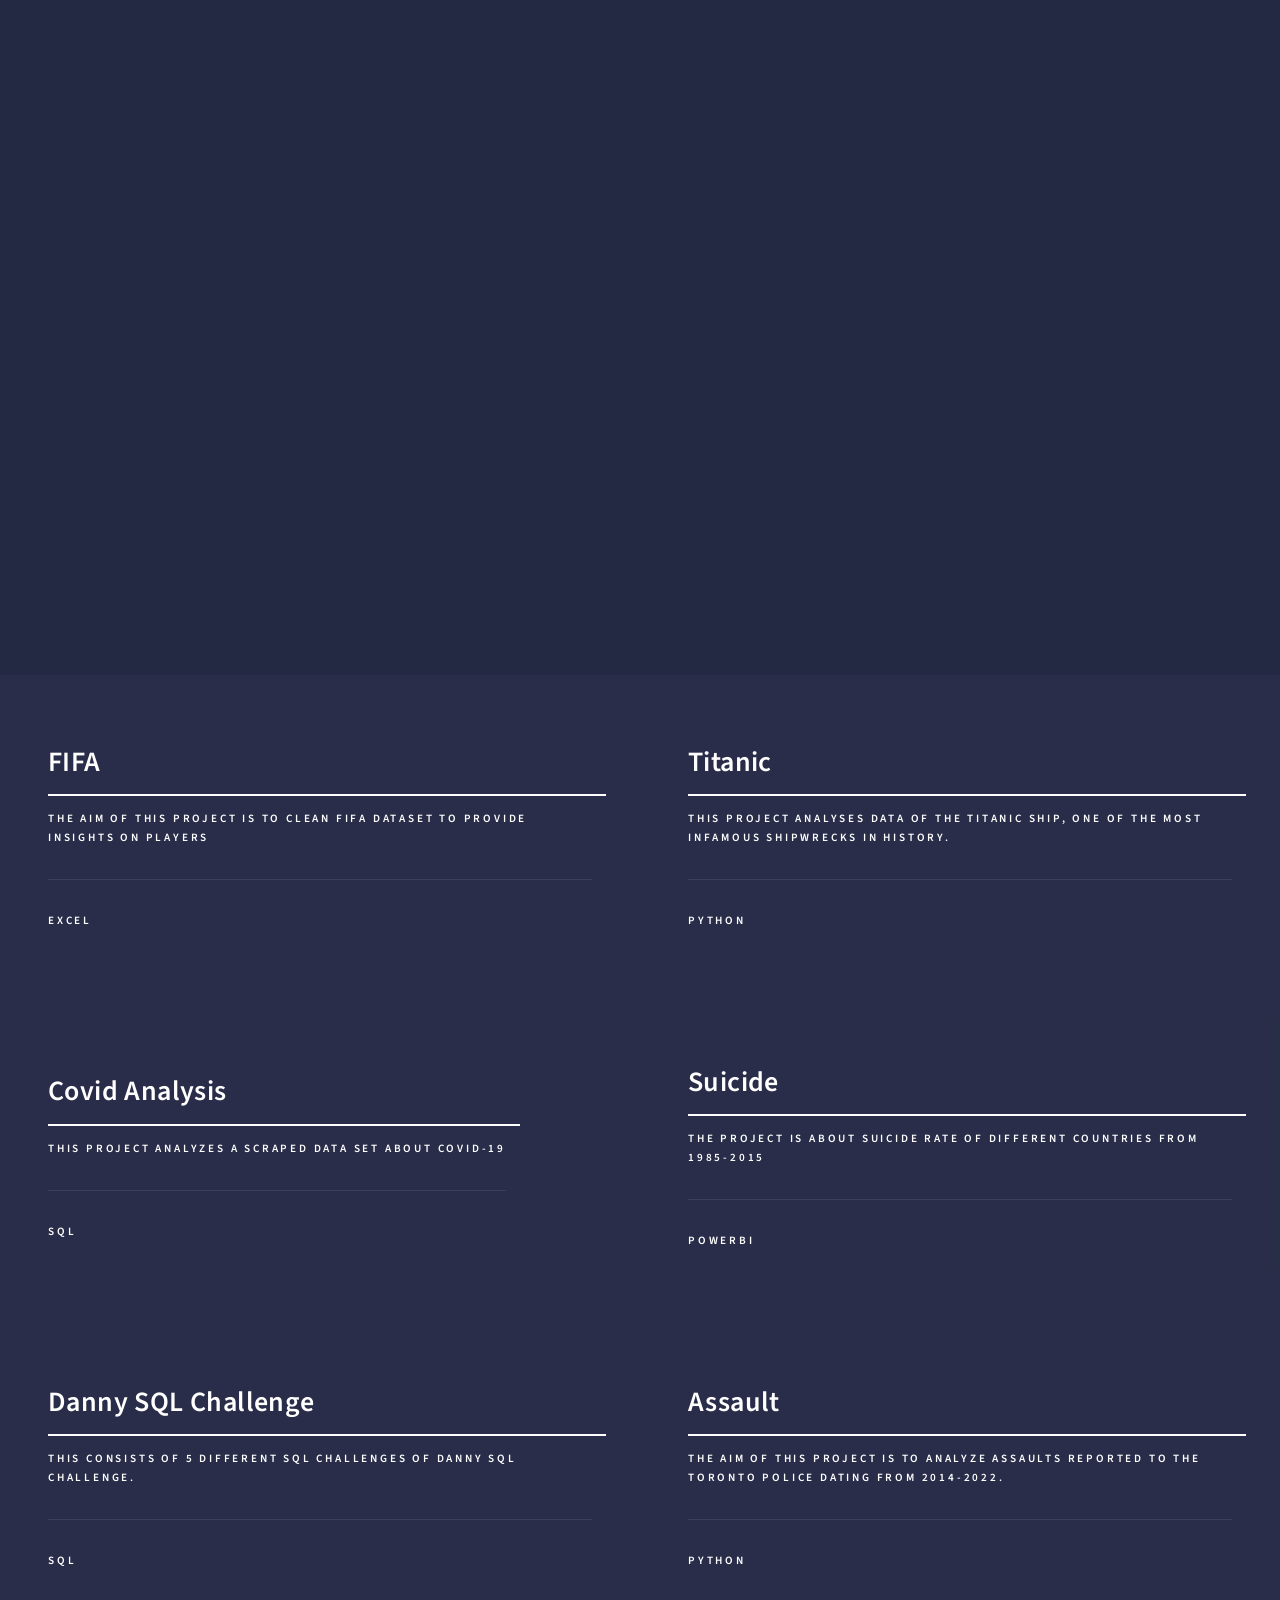
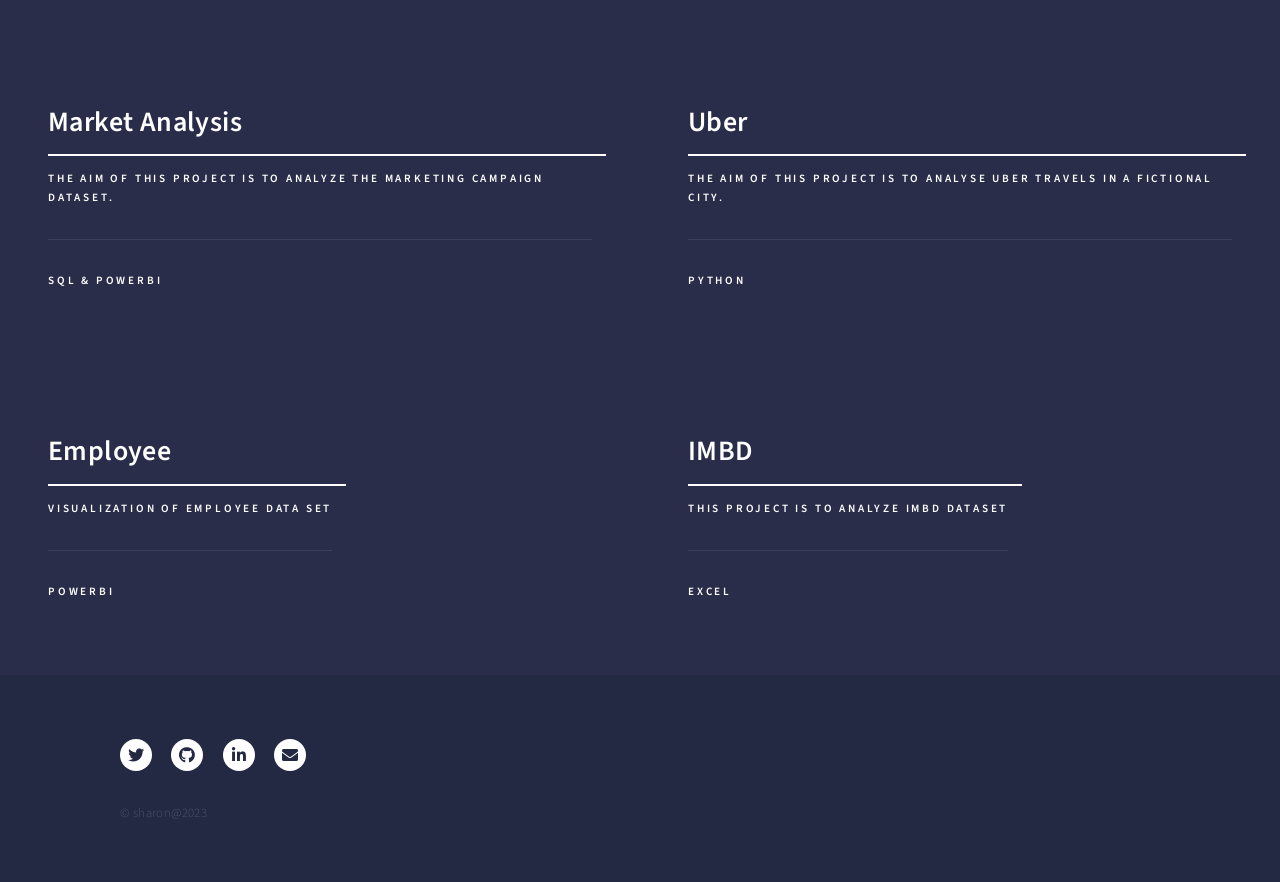
==== commit d9b4fa4a: "Added hr tag and edited some" ====
--- a/index.html
+++ b/index.html
@@ -68,7 +68,7 @@
 									</span>
 									<header class="major">
 										<h3><a href="https://github.com/sharontega/Titanic" class="link">Titanic</a></h3>
-										<p>This project analyses data of the titanic ship, one of the most infamous shipwrecks in history.</p>
+										<p>This project analyses data of the titanic ship, one of the most infamous shipwrecks in history.</p><hr>
 									
 										<p>python</p>
 									</header>
@@ -80,7 +80,7 @@
 									</span>
 									<header class="major">
 										<h3><a href="https://github.com/sharontega/covid-analysis" class="link">Covid Analysis</a></h3>
-										<p>This project analyzes a scraped data set about covid-19</p>
+										<p>This project analyzes a scraped data set about covid-19</p><hr>
 									
 										<p>SQL</p>
 									</header>
@@ -91,7 +91,7 @@
 									</span>
 									<header class="major">
 										<h3><a href="https://github.com/sharontega/suicide" class="link">Suicide</a></h3>
-										<p>The project is about suicide rate of different countries from 1985-2015</p>
+										<p>The project is about suicide rate of different countries from 1985-2015</p><hr>
 							
 										<p>Powerbi</p>
 									</header>
@@ -102,9 +102,7 @@
 									</span>
 									<header class="major">
 										<h3><a href="https://github.com/sharontega/DannySQL-challenge" class="link">Danny SQL Challenge</a></h3>
-										<p>The 8 Week SQL Challenge is started by Danny Ma through Data With Danny virtual data apprenticeship program, which consists of 8 different SQL challenges.
-
-</p>
+										<p>This consists of 5 different SQL challenges of Danny SQL challenge.</p><hr>
 								
 										<p>SQL</p>
 									</header>
@@ -115,7 +113,7 @@
 									</span>
 									<header class="major">
 										<h3><a href="https://github.com/sharontega/Assault" class="link">Assault</a></h3>
-										<p>The aim of this project is to analyze assaults reported to the toronto police dating from 2014-2022.</p>
+										<p>The aim of this project is to analyze assaults reported to the toronto police dating from 2014-2022.</p><hr>
 										
 										<p>python</p>
 									</header>
@@ -126,7 +124,7 @@
 									</span>
 									<header class="major">
 										<h3><a href="https://github.com/sharontega/Market-Analysis" class="link">Market Analysis</a></h3>
-										<p>The aim of this project is to analyze the marketing campaign dataset.</p>
+										<p>The aim of this project is to analyze the marketing campaign dataset.</p><hr>
 								
 										<p>SQL & PowerBi</p>
 									</header>
@@ -137,7 +135,7 @@
 									</span>
 									<header class="major">
 										<h3><a href="https://github.com/sharontega/Uber" class="link">Uber</a></h3>
-										<p>The aim of this project is to analyse uber travels in a fictional city. i tried to clean the data so it would be easy for transport companies to know about their customers and make informed decisions</p>
+										<p>The aim of this project is to analyse uber travels in a fictional city.</p><hr>
 								
 										<p>python</p>
 									</header>
@@ -148,7 +146,7 @@
 									</span>
 									<header class="major">
 										<h3><a href="https://github.com/sharontega/employee" class="link">Employee</a></h3>
-										<p>Visualization of employee data set</p>
+										<p>Visualization of employee data set</p><hr>
 									
 										<p>PowerBi</p>
 									</header>
@@ -159,7 +157,7 @@
 									</span>
 									<header class="major">
 										<h3><a href="https://github.com/sharontega/imbd" class="link">IMBD</a></h3>
-										<p>this project is to analyze imbd dataset</p>
+										<p>this project is to analyze imbd dataset</p><hr>
 								
 										<p>Excel</p>
 									</header>
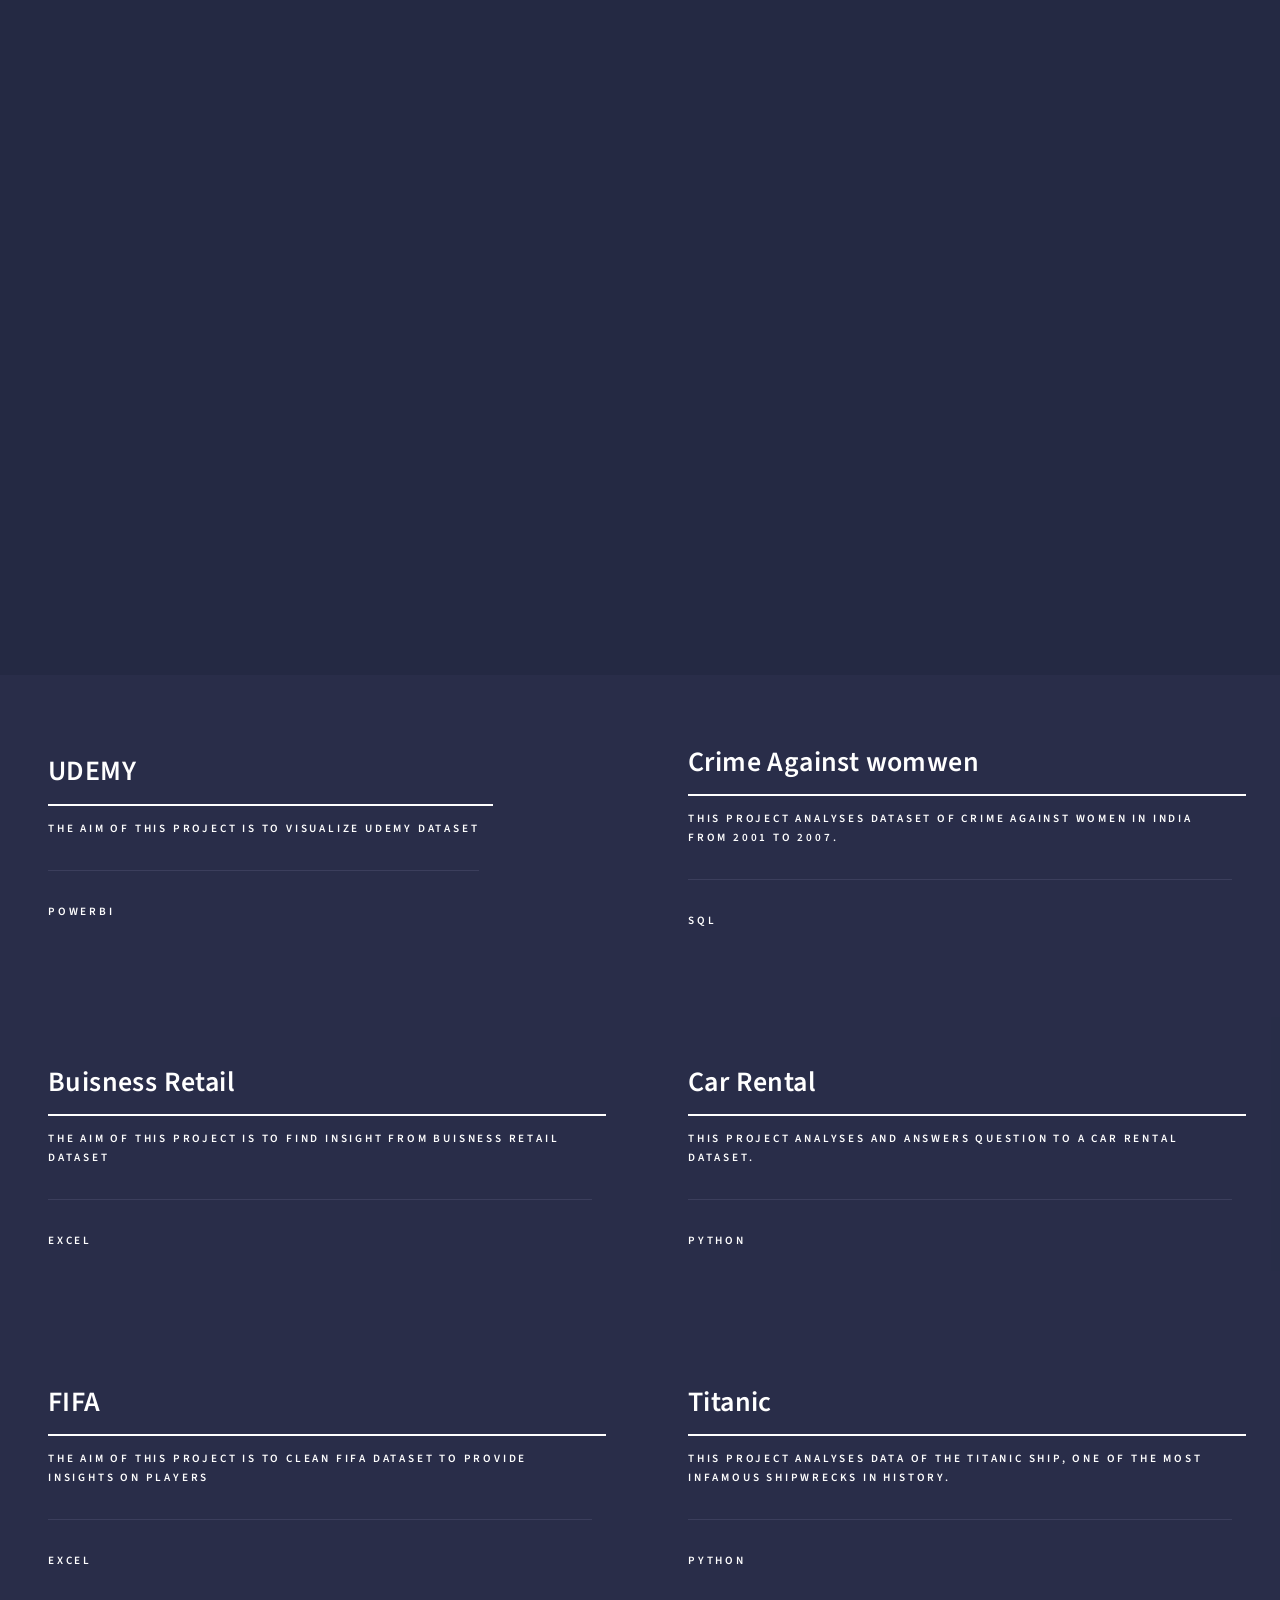
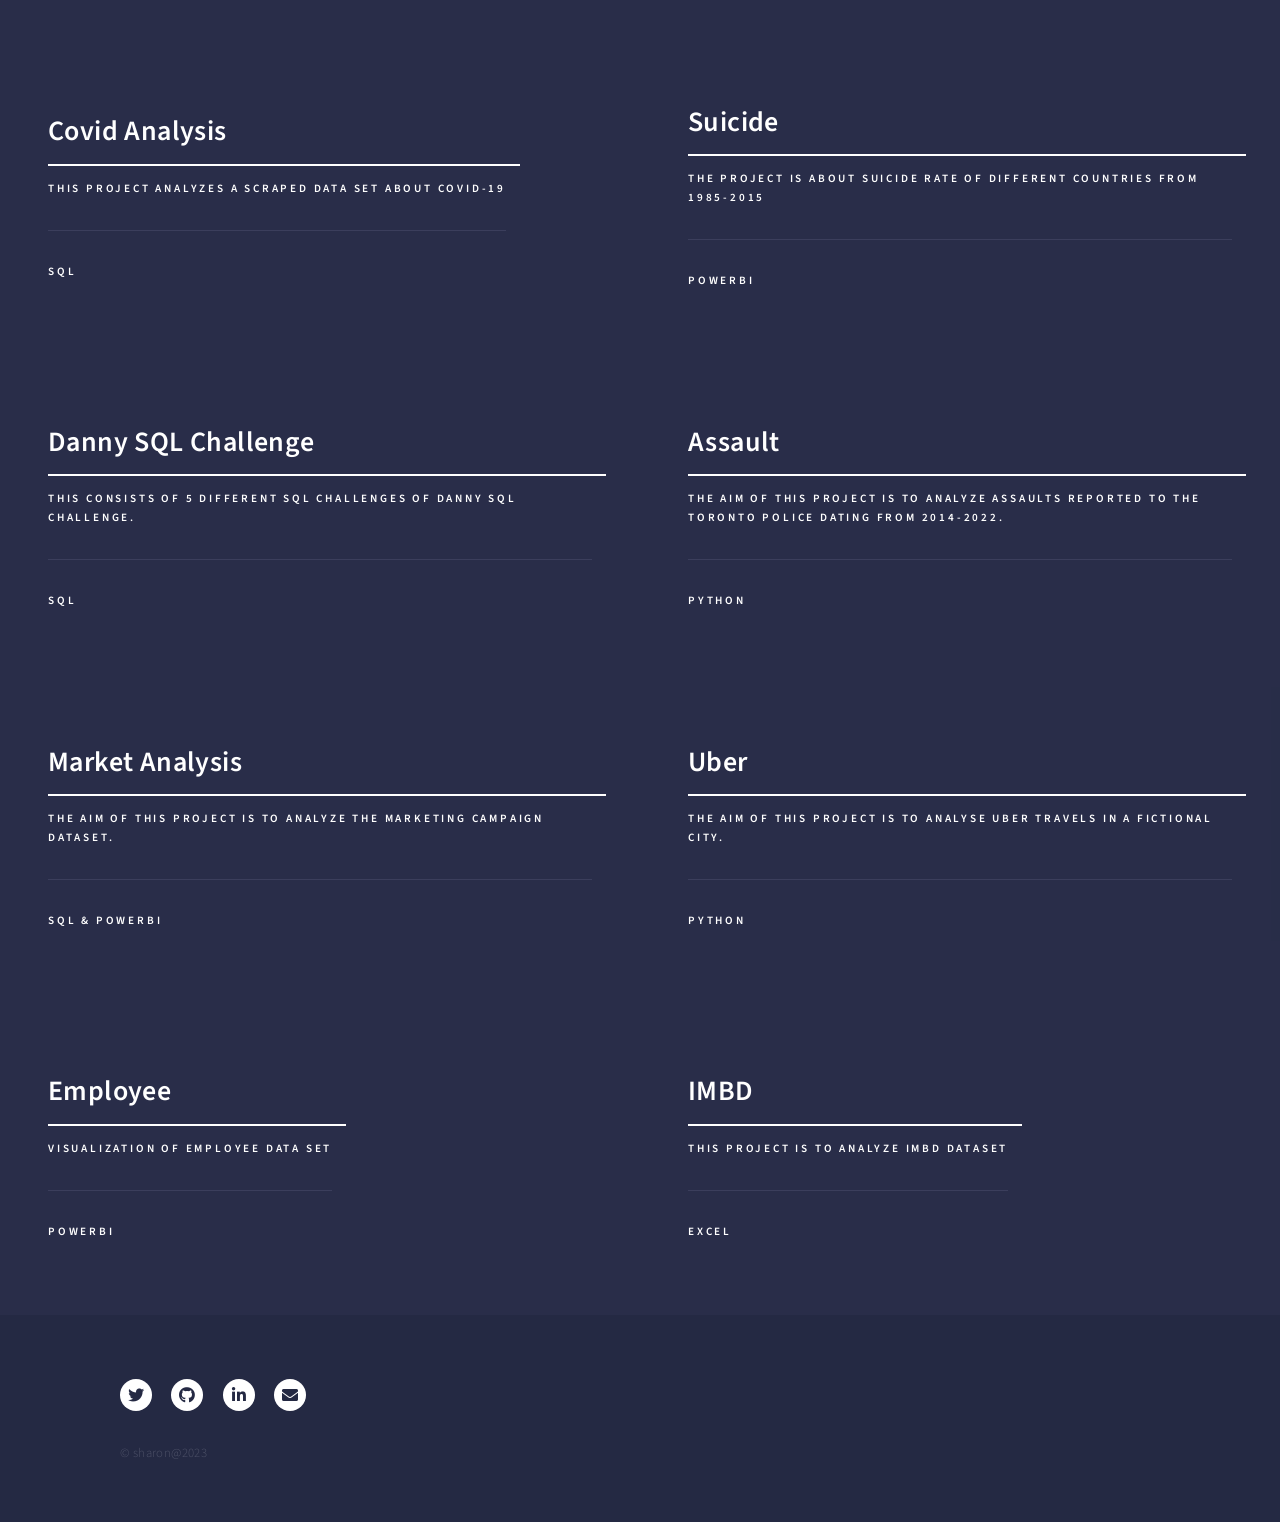
==== commit 34c979ac: "Update index.html" ====
--- a/index.html
+++ b/index.html
@@ -54,6 +54,50 @@
 							<section id="one" class="tiles">
 								<article>
 									<span class="image">
+										<img src="rubaitul-azad-DBQcVVvv1YE-unsplash.jpg" alt="" />
+									</span>
+									<header class="major">
+										<h3><a href="https://github.com/sharontega/udemy_courses" class="link">UDEMY</a></h3>
+										<p>The aim of this project is to visualize Udemy dataset</p><Hr>
+									<p>PowerBi</p>
+									</header>
+								</article>
+								<article>
+									<span class="image">
+										<img src="mika-baumeister-uW7qnWCfx0w-unsplash.jpg" alt="" />
+									</span>
+									<header class="major">
+										<h3><a href="https://github.com/sharontega/crime-against-women-in-india" class="link">Crime Against womwen</a></h3>
+										<p>This project analyses dataset of crime against Women in india from 2001 to 2007.</p><hr>
+									
+										<p>SQL</p>
+									</header>
+								</article>
+								<br><br><br>
+									<article>
+									<span class="image">
+										<img src="alexander-kovacs-GMGdhtYeROY-unsplash.jpg" alt="" />
+									</span>
+									<header class="major">
+										<h3><a href="https://github.com/sharontega/Retail" class="link">Buisness Retail</a></h3>
+										<p>The aim of this project is to find insight from buisness retail dataset</p><Hr>
+									<p>Excel</p>
+									</header>
+								</article>
+								<article>
+									<span class="image">
+										<img src="obi-pixel7propix-JIcR3-O8ko8-unsplash.jpg" alt="" />
+									</span>
+									<header class="major">
+										<h3><a href="https://github.com/sharontega/Car_rental_using_python" class="link">Car Rental</a></h3>
+										<p>This project analyses and answers question to a car rental dataset.</p><hr>
+									
+										<p>python</p>
+									</header>
+								</article>
+								<br><br><br>
+								<article>
+									<span class="image">
 										<img src="images/3dvisu-EgxuwIOc-Hw-unsplash.jpg" alt="" />
 									</span>
 									<header class="major">
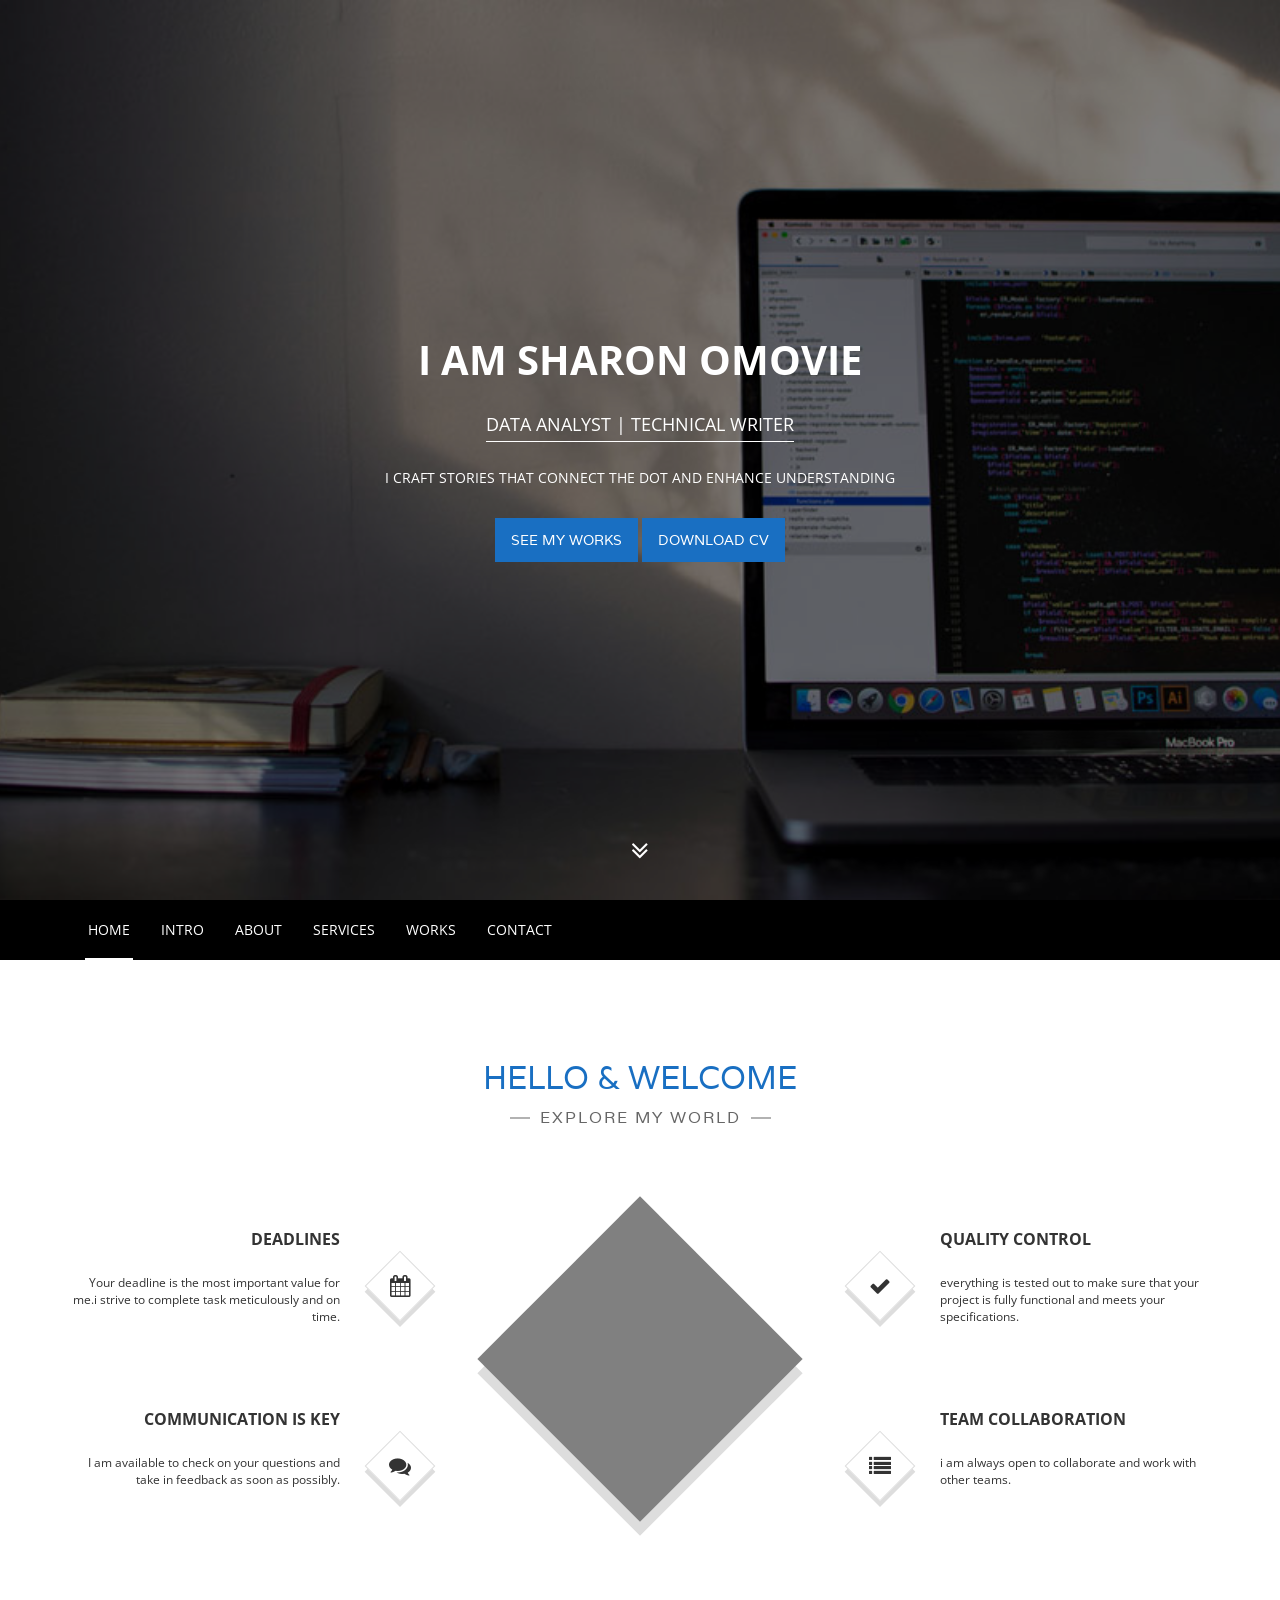
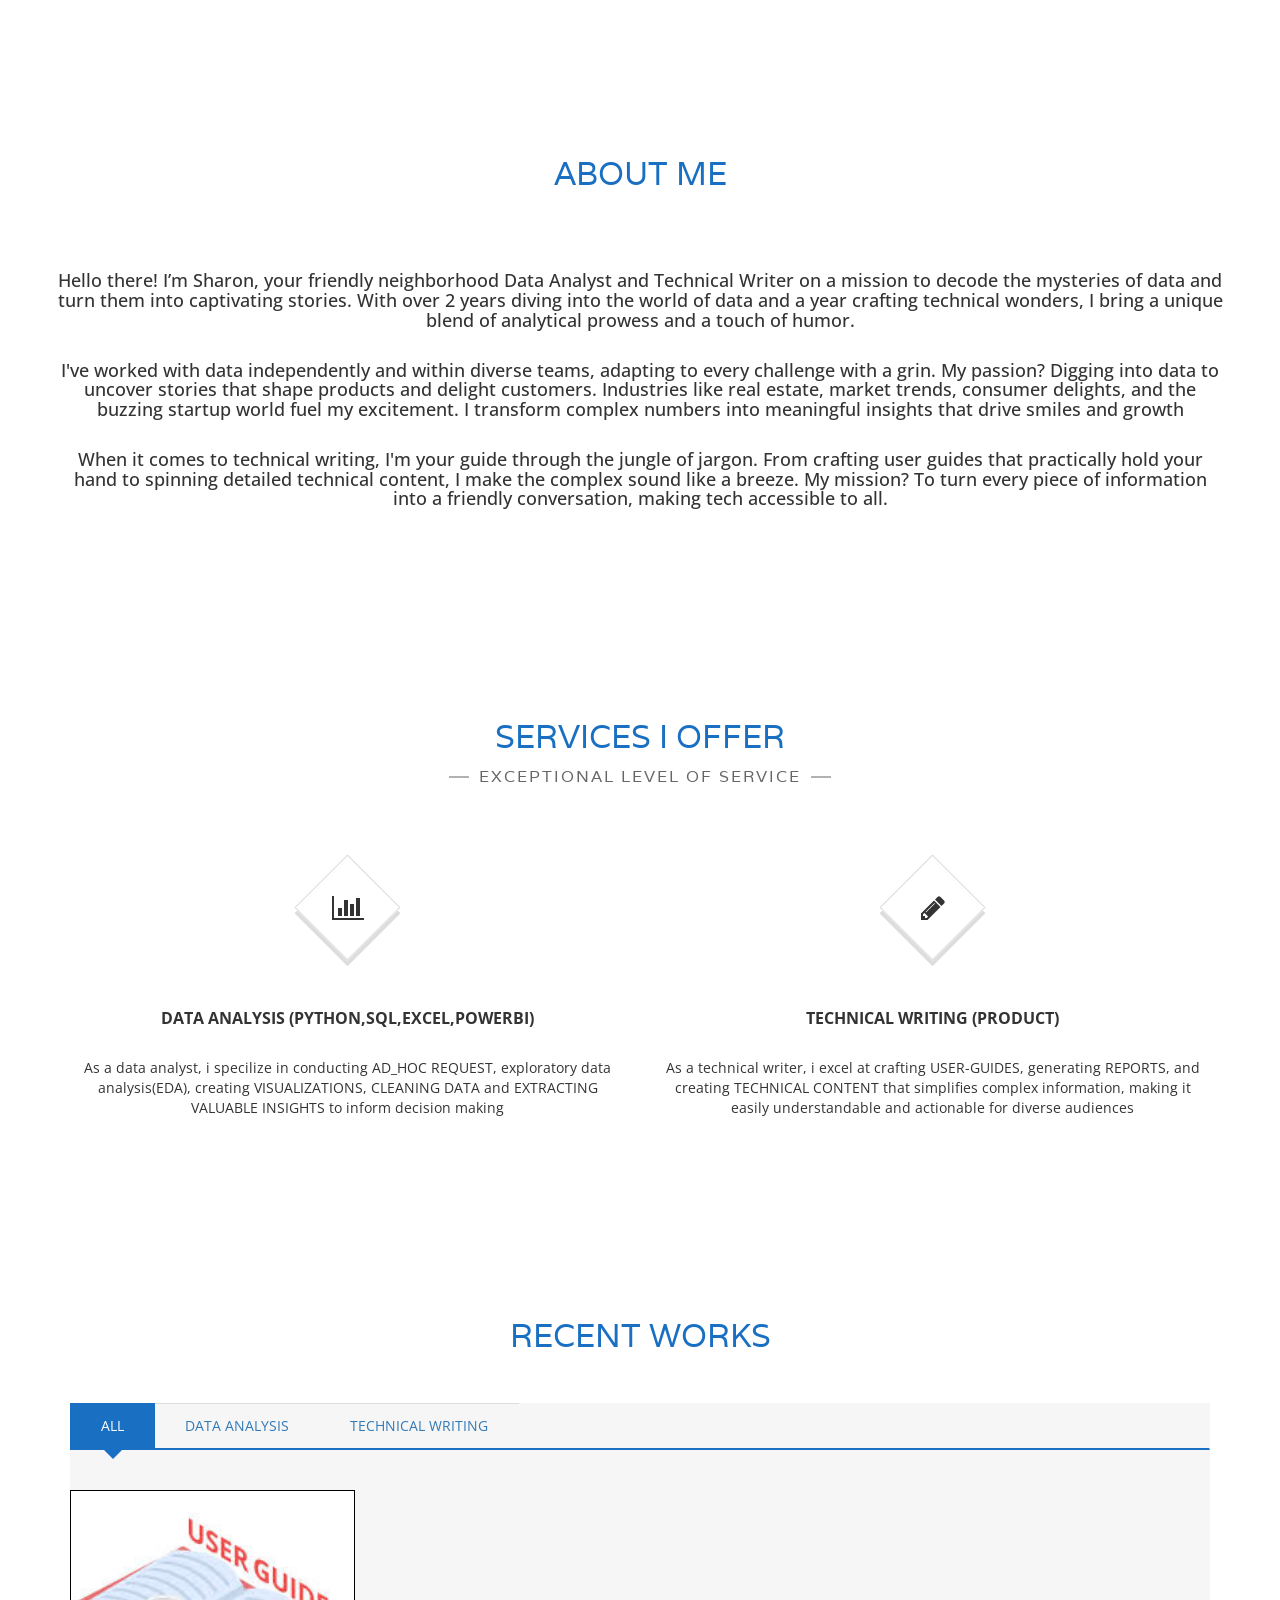
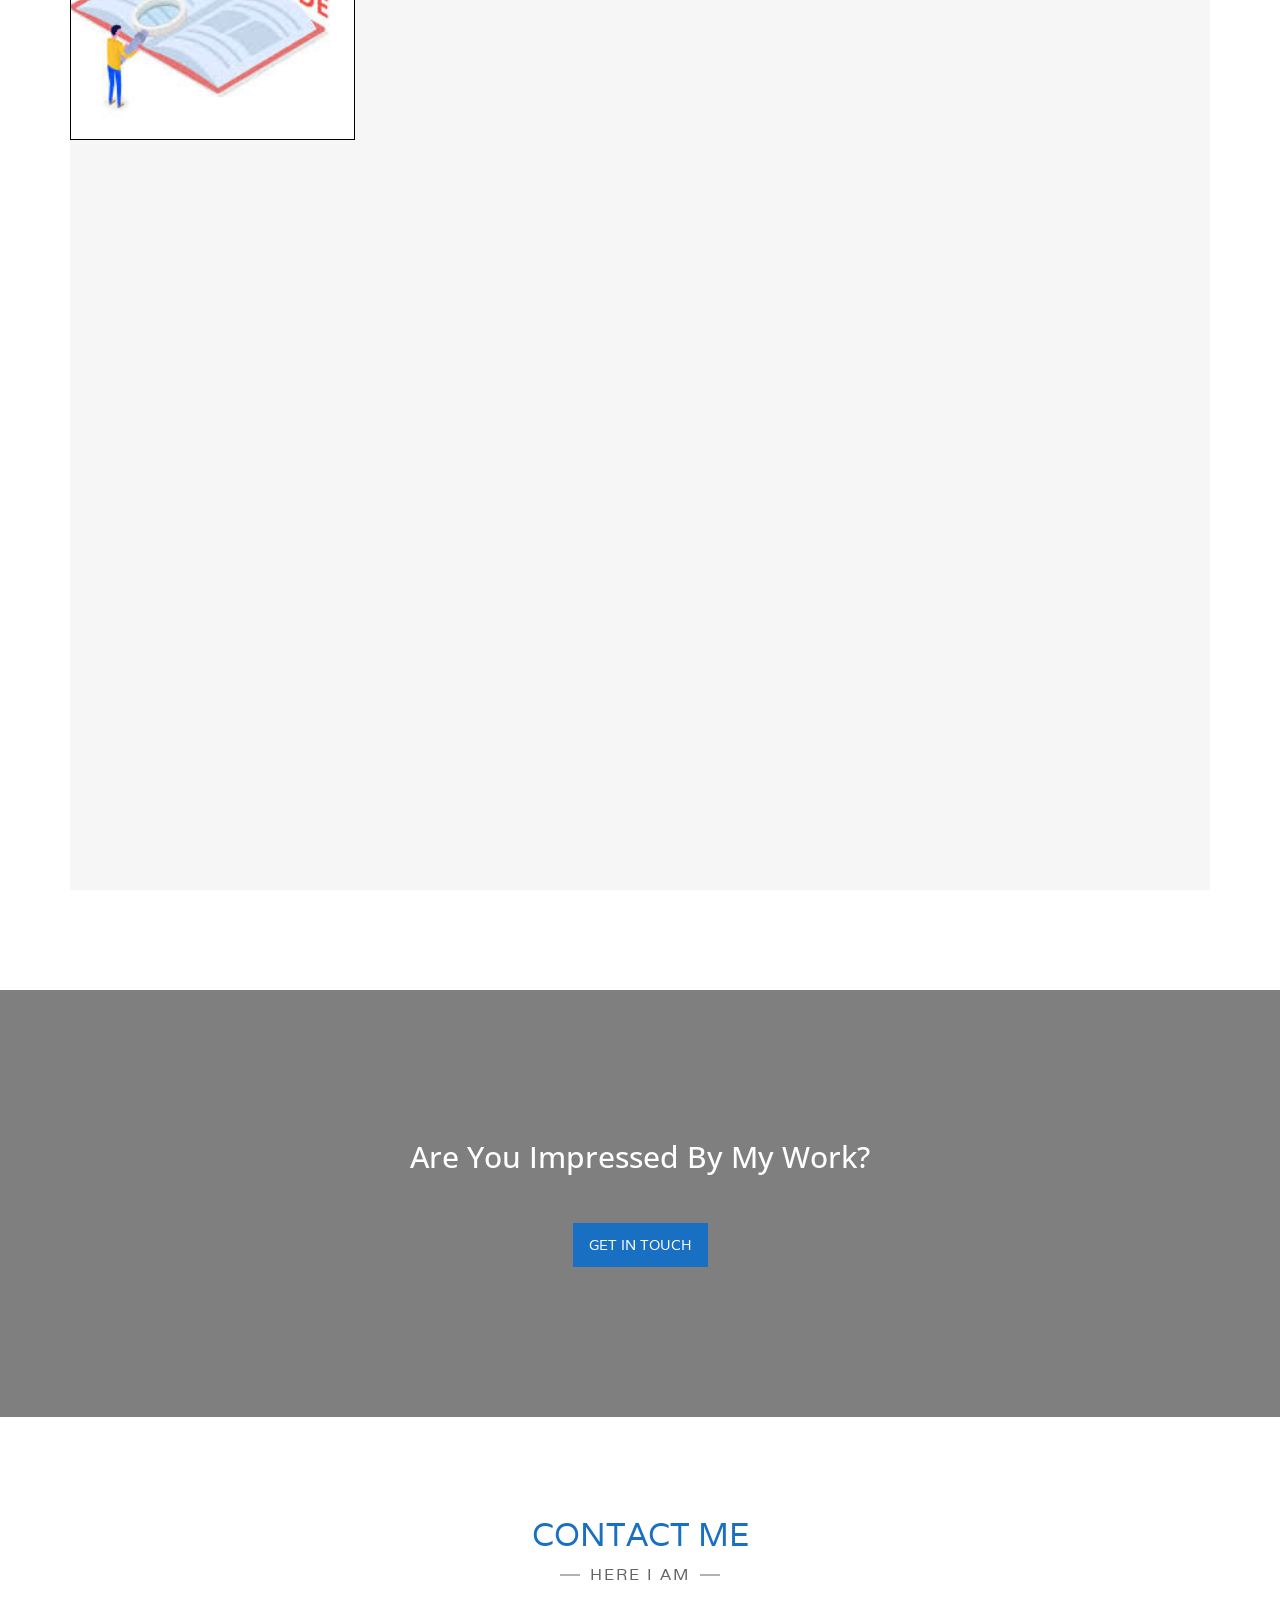
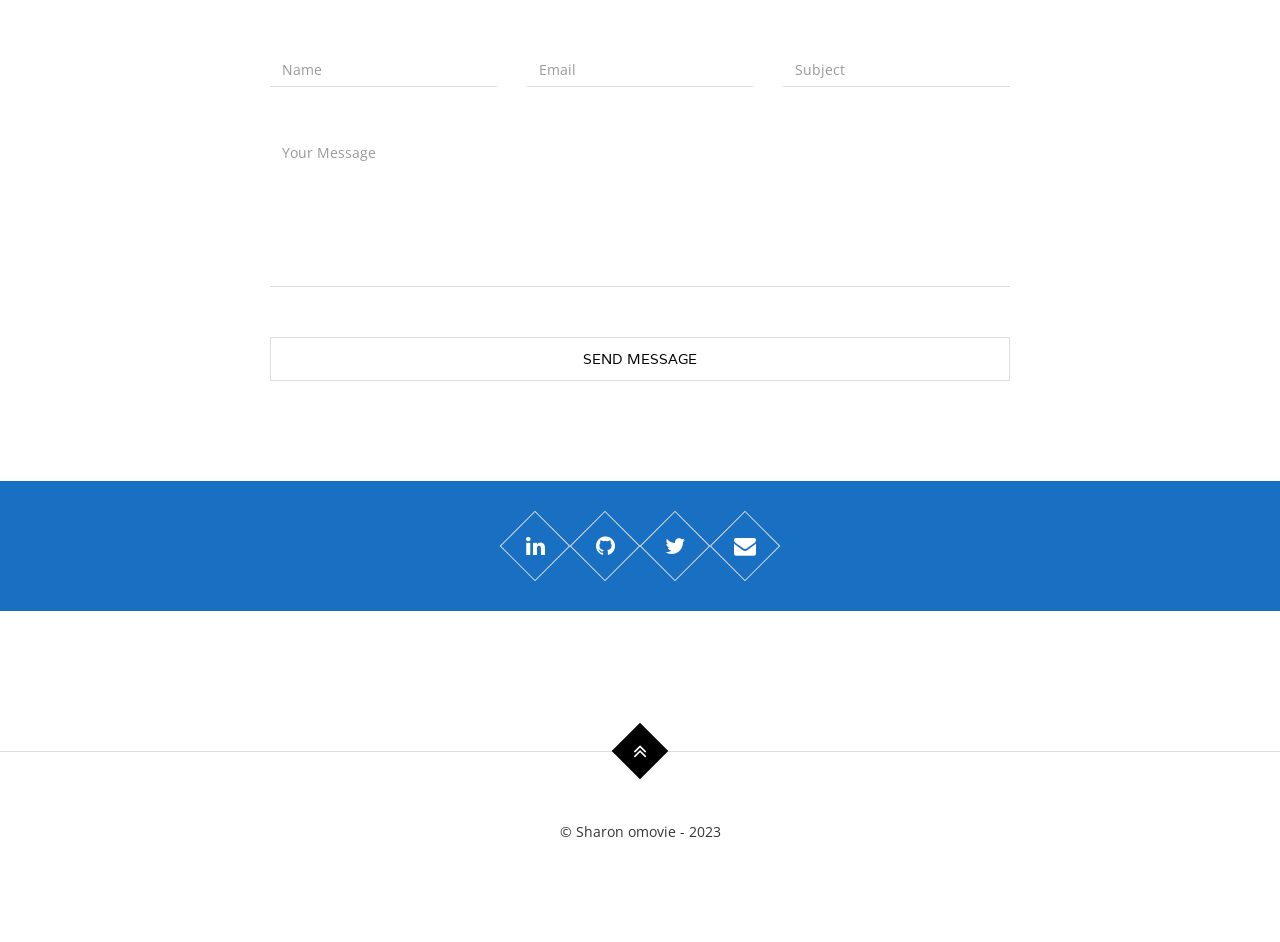
==== commit fa12db11: "Add files via upload" ====
--- a/index.html
+++ b/index.html
@@ -1,241 +1,852 @@
-<!DOCTYPE HTML>
-<html>
-	<head>
-		<title>Home</title>
-		<meta charset="utf-8" />
-		<meta name="viewport" content="width=device-width, initial-scale=1, user-scalable=no" />
-		<link rel="stylesheet" href="assets/css/main.css" />
-		<noscript><link rel="stylesheet" href="assets/css/noscript.css" /></noscript>
-	</head>
-	<body class="is-preload">
-
-		<!-- Wrapper -->
-			<div id="wrapper">
-
-				<!-- Header -->
-					<header id="header" class="alt">
-						<a href="index.html" class="logo"><strong>Sharon Omovie</strong> <span>Portfolio</span></a>
-						<nav>
-							<a href="#menu">Menu</a>
-						</nav>
-					</header>
-
-				<!-- Menu -->
-					<nav id="menu">
-						<ul class="links">
-							<li><a href="index.html">Home</a></li>
-							<li><a href="certificate.html">Certificates</a></li>
-							<li><a href="About.html">About Me</a></li>
-						</ul>
-					</nav>
-
-				<!-- Banner -->
-
-					<section id="banner" class="major">
-						<div class="inner">
-							<header class="major">
-								<h2>Hi, my name is Sharon Otega Omovie</h2>
-								<h3>Data Analyst|SQL|Excel|PowerBi|Python</h3>
-							</header>
-							<div class="content">
-								<h5>I want to help others make sense from messy data</h5>
-								<ul class="actions">
-									<li><a href="#one" class="button next scrolly">View Portfolio</a></li>
-								</ul>
-							</div>
-						</div>
-					</section>
-
-
-				<!-- Main -->
-					<div id="main">
-
-						<!-- One -->
-							<section id="one" class="tiles">
-								<article>
-									<span class="image">
-										<img src="rubaitul-azad-DBQcVVvv1YE-unsplash.jpg" alt="" />
-									</span>
-									<header class="major">
-										<h3><a href="https://github.com/sharontega/udemy_courses" class="link">UDEMY</a></h3>
-										<p>The aim of this project is to visualize Udemy dataset</p><Hr>
-									<p>PowerBi</p>
-									</header>
-								</article>
-								<article>
-									<span class="image">
-										<img src="mika-baumeister-uW7qnWCfx0w-unsplash.jpg" alt="" />
-									</span>
-									<header class="major">
-										<h3><a href="https://github.com/sharontega/crime-against-women-in-india" class="link">Crime Against womwen</a></h3>
-										<p>This project analyses dataset of crime against Women in india from 2001 to 2007.</p><hr>
-									
-										<p>SQL</p>
-									</header>
-								</article>
-								<br><br><br>
-									<article>
-									<span class="image">
-										<img src="alexander-kovacs-GMGdhtYeROY-unsplash.jpg" alt="" />
-									</span>
-									<header class="major">
-										<h3><a href="https://github.com/sharontega/Retail" class="link">Buisness Retail</a></h3>
-										<p>The aim of this project is to find insight from buisness retail dataset</p><Hr>
-									<p>Excel</p>
-									</header>
-								</article>
-								<article>
-									<span class="image">
-										<img src="obi-pixel7propix-JIcR3-O8ko8-unsplash.jpg" alt="" />
-									</span>
-									<header class="major">
-										<h3><a href="https://github.com/sharontega/Car_rental_using_python" class="link">Car Rental</a></h3>
-										<p>This project analyses and answers question to a car rental dataset.</p><hr>
-									
-										<p>python</p>
-									</header>
-								</article>
-								<br><br><br>
-								<article>
-									<span class="image">
-										<img src="images/3dvisu-EgxuwIOc-Hw-unsplash.jpg" alt="" />
-									</span>
-									<header class="major">
-										<h3><a href="https://github.com/sharontega/fifa" class="link">FIFA</a></h3>
-										<p>The aim of this project is to clean fifa dataset to provide insights on players</p><Hr>
-									<p>Excel</p>
-									</header>
-								</article>
-								<article>
-									<span class="image">
-										<img src="images/emma-watson-I7GCLWacEn0-unsplash.jpg" alt="" />
-									</span>
-									<header class="major">
-										<h3><a href="https://github.com/sharontega/Titanic" class="link">Titanic</a></h3>
-										<p>This project analyses data of the titanic ship, one of the most infamous shipwrecks in history.</p><hr>
-									
-										<p>python</p>
-									</header>
-								</article>
-								<br><br><br>
-								<article>
-									<span class="image">
-										<img src="images/fusion-medical-animation-EAgGqOiDDMg-unsplash.jpg" alt="" />
-									</span>
-									<header class="major">
-										<h3><a href="https://github.com/sharontega/covid-analysis" class="link">Covid Analysis</a></h3>
-										<p>This project analyzes a scraped data set about covid-19</p><hr>
-									
-										<p>SQL</p>
-									</header>
-								</article>
-								<article>
-									<span class="image">
-										<img src="images/nick-fewings-LQGQbssFs-M-unsplash.jpg" alt="" />
-									</span>
-									<header class="major">
-										<h3><a href="https://github.com/sharontega/suicide" class="link">Suicide</a></h3>
-										<p>The project is about suicide rate of different countries from 1985-2015</p><hr>
-							
-										<p>Powerbi</p>
-									</header>
-								</article>
-								<article>
-									<span class="image">
-										<img src="images/download.jpg" alt="" />
-									</span>
-									<header class="major">
-										<h3><a href="https://github.com/sharontega/DannySQL-challenge" class="link">Danny SQL Challenge</a></h3>
-										<p>This consists of 5 different SQL challenges of Danny SQL challenge.</p><hr>
-								
-										<p>SQL</p>
-									</header>
-								</article>
-								<article>
-									<span class="image">
-										<img src="images/saif71-com-zPhc-E4qG9c-unsplash.jpg" alt="" />
-									</span>
-									<header class="major">
-										<h3><a href="https://github.com/sharontega/Assault" class="link">Assault</a></h3>
-										<p>The aim of this project is to analyze assaults reported to the toronto police dating from 2014-2022.</p><hr>
-										
-										<p>python</p>
-									</header>
-								</article>
-								<article>
-									<span class="image">
-										<img src="images/stephen-phillips-hostreviews-co-uk-shr_Xn8S8QU-unsplash.jpg" alt="" />
-									</span>
-									<header class="major">
-										<h3><a href="https://github.com/sharontega/Market-Analysis" class="link">Market Analysis</a></h3>
-										<p>The aim of this project is to analyze the marketing campaign dataset.</p><hr>
-								
-										<p>SQL & PowerBi</p>
-									</header>
-								</article>
-								<article>
-									<span class="image">
-										<img src="images/viktor-avdeev-Gk3apXDUZiI-unsplash.jpg" alt="" />
-									</span>
-									<header class="major">
-										<h3><a href="https://github.com/sharontega/Uber" class="link">Uber</a></h3>
-										<p>The aim of this project is to analyse uber travels in a fictional city.</p><hr>
-								
-										<p>python</p>
-									</header>
-								</article>
-								<article>
-									<span class="image">
-										<img src="images/carlos-muza-hpjSkU2UYSU-unsplash.jpg" alt="" />
-									</span>
-									<header class="major">
-										<h3><a href="https://github.com/sharontega/employee" class="link">Employee</a></h3>
-										<p>Visualization of employee data set</p><hr>
-									
-										<p>PowerBi</p>
-									</header>
-								</article>
-								<article>
-									<span class="image">
-										<img src="images/myke-simon-atsUqIm3wxo-unsplash.jpg" alt="" />
-									</span>
-									<header class="major">
-										<h3><a href="https://github.com/sharontega/imbd" class="link">IMBD</a></h3>
-										<p>this project is to analyze imbd dataset</p><hr>
-								
-										<p>Excel</p>
-									</header>
-								</article>
-							</section>
-					</div>
-
-				<!-- Footer -->
-					<footer id="footer">
-						<div class="inner">
-							<ul class="icons">
-								<li><a href="#" class="icon brands alt fa-twitter"><span class="label">Twitter</span></a></li>
-								<li><a href="https://github.com/sharontega" class="icon brands alt fa-github"><span class="label">GitHub</span></a></li>
-								<li><a href="https://www.linkedin.com/in/sharon-omovie/" class="icon brands alt fa-linkedin-in"><span class="label">LinkedIn</span></a></li>
-								<li><a href="mailto:sharonomovie@gmail.com" class="icon solid alt fa-envelope"><span class="label">Email</span></a></li>
-							</ul>
-							<ul class="copyright">
-								<li>&copy; sharon@2023</li>
-							</ul>
-						</div>
-
-
-					</footer>
-
-			</div>
-
-			<!-- Scripts -->
-			<script src="assets/js/jquery.min.js"></script>
-			<script src="assets/js/jquery.scrolly.min.js"></script>
-			<script src="assets/js/jquery.scrollex.min.js"></script>
-			<script src="assets/js/browser.min.js"></script>
-			<script src="assets/js/breakpoints.min.js"></script>
-			<script src="assets/js/util.js"></script>
-			<script src="assets/js/main.js"></script>
-
-	</body>
-</html>
+<!DOCTYPE html>
+<html lang="en">
+<head>
+
+    <!-- Basic Page Needs
+    ================================================== -->
+    <meta http-equiv="Content-Type" content="text/html; charset=utf-8">
+    <meta http-equiv="X-UA-Compatible" content="IE=edge">
+
+    <title>Sharon's Portfolio</title>
+
+    <meta name="description" content="">
+    <meta name="author" content="">
+    <meta name="keywords" content="">
+
+    <!-- Mobile Specific Metas
+    ================================================== -->
+    <meta name="viewport" content="width=device-width, minimum-scale=1.0">
+    <meta name="apple-mobile-web-app-capable" content="yes">
+
+    <!-- Fonts -->
+    <link href="https://fonts.googleapis.com/css?family=Open+Sans:300,400,600,700|Varela" rel="stylesheet">
+
+ 
+
+    <!-- Stylesheets
+    ================================================== -->
+    <!-- Bootstrap core CSS -->
+    <link rel="stylesheet" href="assets/css/bootstrap.min.css" />
+
+    <!-- Font Awesome core CSS -->
+    <link rel="stylesheet" href="assets/css/font-awesome.min.css" />
+    
+    <!-- Custom CSS -->
+    <link rel="stylesheet" href="assets/css/style.css">
+
+    <!-- HTML5 shim and Respond.js IE8 support of HTML5 elements and media queries -->
+    <!--[if lt IE 9]>
+    <script src="https://oss.maxcdn.com/libs/html5shiv/3.7.0/html5shiv.js"></script>
+    <script src="https://oss.maxcdn.com/libs/respond.js/1.4.2/respond.min.js"></script>
+    <![endif]-->
+
+</head>
+<body>
+
+    <!-- Hero Section, Background Image change in css -->
+    <div id="top" class="hero background-overlay">
+    
+        <!-- Name & Description -->
+        <div class="hero-content">
+            <h1>I am sharon omovie</h1>
+            <p class="hero-job"><span>Data Analyst | Technical writer</span></p>
+            <p class="hero-job-desc">I craft stories that connect the dot and enhance understanding</p>
+            <p><a href="#works" class="btn">see my Works</a>    <a href="assets/SHARON OTEGA OMOVIE .pdf" download="sharoncv.pdf"class="btn">Download Cv</a></p>
+
+        </div><!-- /.hero-content -->
+
+        <div class="hero-arrow page-scroll home-arrow-down">
+            <a class="" href="#intro"><i class="fa fa-angle-double-down" aria-hidden="true"></i></a>
+        </div><!-- /.hero-arrow -->
+
+    </div><!-- /.hero -->
+    <!-- End Hero -->
+
+    <!-- Header -->
+    <header id="masthead" class="site-header">
+        <nav id="primary-navigation" class="site-navigation" data-spy="affix">
+            <div class="container">
+                <div class="navbar-header page-scroll">
+
+                    <button type="button" class="navbar-toggle collapsed" data-toggle="collapse" data-target="#portfolio-perfect-collapse" aria-expanded="false" >
+                        <span class="icon-bar"></span>
+                        <span class="icon-bar"></span>
+                        <span class="icon-bar"></span>
+                    </button>
+                    
+                   
+
+                </div><!-- /.navbar-header -->
+
+                <div class="main-menu collapse navbar-collapse" id="portfolio-perfect-collapse">
+
+                    <!-- Navigation -->
+                    <ul class="nav navbar-nav navbar-left">
+
+                        <li class="page-scroll"><a href="#top">Home</a></li>
+                        <li class="page-scroll"><a href="#intro">Intro</a></li>
+                        <li class="page-scroll"><a href="#about">About</a></li>
+                        <li class="page-scroll"><a href="#services">Services</a></li>
+                        <li class="page-scroll"><a href="#works">Works</a></li>
+                        <li class="page-scroll"><a href="#contact">Contact</a></li>
+                        
+                    </ul><!-- /.navbar-nav -->
+
+                </div><!-- /.navbar-collapse -->
+            </div>
+        </nav><!-- /.primary-navigation -->
+    </header><!-- /#header -->
+    <!-- End Header -->
+
+    <!-- Main content -->
+    <main id="main" class="site-main">
+
+        <!-- Hello section -->
+		<section class="site-section section-hello" id="intro">
+			<div class="container">
+				<h2>HELLO &amp; WELCOME</h2>
+				<p class="section-subtitle"><span>EXPLORE My WORLD</span></p>
+				<div class="row">
+					<div class="col-sm-4">
+						<div class="main-service text-right">
+							<div class="rectangle">
+								<i class="fa fa-calendar" aria-hidden="true"></i>
+							</div><!-- /.rectangle -->
+							<h3>Deadlines</h3>
+							<p>Your deadline is the most important value for me.i strive to complete task meticulously and on time.</p>
+						</div><!-- /.main-service -->
+                        <div class="main-service text-right">
+                            <div class="rectangle">
+                                <i class="fa fa-comments" aria-hidden="true"></i>
+                            </div>
+                            <h3>Communication Is Key</h3>
+                            <p>I am available to check on your questions and take in feedback as soon as possibly.</p>
+                        </div><!-- /.main-service -->
+					</div>
+					<div class="col-sm-4">
+						<div class="big-rectangle">
+							
+						</div><!-- /.big-rectangle -->
+					</div>
+					<div class="col-sm-4">
+                        <div class="main-service text-left">
+                            <div class="rectangle">
+                                <i class="fa fa-check" aria-hidden="true"></i>
+                            </div>
+                            <h3>Quality Control</h3>
+                            <p> everything is tested out to make sure that your project is fully functional and meets your specifications.</p>
+                        </div><!-- /.main-service -->
+						<div class="main-service text-left">
+							<div class="rectangle">
+								<i class="fa fa-list" aria-hidden="true"></i>
+							</div><!-- /.rectangle -->
+							<h3>Team collaboration</h3>
+							<p>i am always open to collaborate and work with other teams.</p>
+						</div><!-- /.main-service -->
+					</div>
+				</div>
+			</div>
+		</section><!-- /.section-hello -->
+        <!-- End Hello section -->
+
+       
+
+        <!-- About section -->
+        <section class="site-section section-about text-center" id="about">
+            <div class="container">
+                <h2>ABOUT ME</h2>
+                <div class="row">
+                    <h4><p>Hello there! I’m Sharon, your friendly neighborhood Data Analyst and Technical Writer on a mission to decode the mysteries of data and turn them into captivating stories. With over 2 years diving into the world of data and a year crafting technical wonders, I bring a unique blend of analytical prowess and a touch of humor.</p>
+                        <br>
+                        <p>I've worked with data independently and within diverse teams, adapting to every challenge with a grin. My passion? Digging into data to uncover stories that shape products and delight customers. Industries like real estate, market trends, consumer delights, and the buzzing startup world fuel my excitement. I transform complex numbers into meaningful insights that drive smiles and growth</p>
+                        <br>
+                        <p>When it comes to technical writing, I'm your guide through the jungle of jargon. From crafting user guides that practically hold your hand to spinning detailed technical content, I make the complex sound like a breeze. My mission? To turn every piece of information into a friendly conversation, making tech accessible to all.</p>
+                </div>
+            </div>
+        </section><!-- /.section-about -->
+        <!-- End About section -->
+
+        <section class="site-section section-about text-center" id="services">
+            <div class="container">
+                <h2>SERVICES i OFFER</h2>
+                <p class="section-subtitle"><span>Exceptional level of service</span></p>
+                <div class="row">
+                    <div class="col-sm-6 col-xs-6">
+                        <div class="feature-about">
+                            <div class="medium-rectangle rectangle">
+                                <i class="fa fa-bar-chart" aria-hidden="true"></i>
+                            </div><!-- /.rectangle -->
+                            <h3>Data Analysis (PYTHON,SQL,EXCEL,POWERBI)</h3>
+                            <p>As a data analyst, i specilize in conducting AD_HOC REQUEST, exploratory data analysis(EDA), creating VISUALIZATIONS, CLEANING DATA and EXTRACTING VALUABLE INSIGHTS to inform decision making</p>
+                        </div><!-- /.feature-about -->
+                    </div>                    
+                    <div class="col-sm-6 col-xs-6">
+                        <div class="feature-about">
+                            <div class="medium-rectangle rectangle">
+                                <i class="fa fa-pencil" aria-hidden="true"></i>
+                            </div><!-- /.rectangle -->
+                            <h3>Technical Writing   (product)</h3>
+                            <p>As a technical writer, i excel at crafting USER-GUIDES, generating REPORTS, and creating TECHNICAL CONTENT that simplifies complex information, making it easily understandable and actionable for diverse audiences</p>
+                        </div><!-- /.feature-about -->
+                    </div>
+                </div>
+            </div>
+        </section><!-- /.section-about -->
+        <!-- End About section -->
+        <!-- Portfolio/Works section --> 
+        <section class="site-section section-works" id="works">
+            <div class="container">
+                <h2>RECENT WORKS</h2>
+
+                <div class="portfolio">
+                    <ul class="portfolio-sorting list-inline">
+                        <li><a href="#" class=" active" data-group="all">all</a></li>
+                        <li><a href="#" class="" data-group="data">Data Analysis</a></li>
+                        <li><a href="#" class="" data-group="tech">Technical Writing</a></li>
+                    </ul><!-- /.portfolio-sorting  -->
+
+                    <div id="grid">
+                        
+                        <!-- Portfolio item --> 
+                        <div class="col-md-3 col-sm-4 col-xs-6" data-groups='["data"]'>
+                            <div class="portfolio-item">
+                                <div class="portfolio-item-thumb">
+                                    <img src="assets/img/Tour_de_France.png" alt="" class="img-res">
+                                    <a href="#" class="rectangle" data-toggle="modal" data-target="#portfolioItem1">
+                                        <i class="fa fa-plus"></i>
+                                    </a>
+                                </div><!-- /.portfolio-item-thumb  -->
+                                <div class="portfolio-info">
+                                    <h3>Tour_de_France</h3>
+                                    <p>POWERBI</p>
+                                </div><!-- /.portfolio-info  -->
+                            </div>
+                        </div><!-- /.col-md-3  -->
+                        <!-- Portfolio item --> 
+                        <div class="col-md-3 col-sm-4 col-xs-6" data-groups='["data"]'>
+                            <div class="portfolio-item">
+                                <div class="portfolio-item-thumb">
+                                    <img src="assets/img/super (1).jfif" alt="" class="img-res">
+                                    <a href="#" class="rectangle" data-toggle="modal" data-target="#portfolioItem11">
+                                        <i class="fa fa-plus"></i>
+                                    </a>
+                                </div><!-- /.portfolio-item-thumb  -->
+                                <div class="portfolio-info">
+                                    <h3>Super Bowl Commercial</h3>
+                                    <p>SQL</p>
+                                </div><!-- /.portfolio-info  -->
+                            </div>
+                        </div><!-- /.col-md-3  -->
+                        <!-- Portfolio item -->
+                        <div class="col-md-3 col-sm-4 col-xs-6" data-groups='["data"]'>
+                            <div class="portfolio-item">
+                                <div class="portfolio-item-thumb">
+                                    <img src="assets/img/codex.jpg" alt="" class="img-res">
+                                    <a href="#" class="rectangle" data-toggle="modal" data-target="#portfolioItem2">
+                                        <i class="fa fa-plus"></i>
+                                    </a>
+                                </div><!-- /.portfolio-item-thumb  -->
+                                <div class="portfolio-info">
+                                    <h3>Codex</h3>
+                                    <p>SQL</p>
+                                </div><!-- /.portfolio-info  -->
+                            </div>
+                        </div><!-- /.col-md-3  -->
+                        <!-- Portfolio item -->
+                        <div class="col-md-3 col-sm-4 col-xs-6" data-groups='["data"]'>
+                            <div class="portfolio-item">
+                                <div class="portfolio-item-thumb">
+                                    <img src="assets/img/uber.jfif" alt="" class="img-res">
+                                    <a href="#" class="rectangle" data-toggle="modal" data-target="#portfolioItem3">
+                                        <i class="fa fa-plus"></i>
+                                    </a>
+                                </div><!-- /.portfolio-item-thumb  -->
+                                <div class="portfolio-info">
+                                    <h3>UBER</h3>
+                                    <p>PYTHON</p>
+                                </div><!-- /.portfolio-info  -->
+                            </div>
+                        </div><!-- /.col-md-3  -->
+                        <!-- Portfolio item --> 
+                        <div class="col-md-3 col-sm-4 col-xs-6" data-groups='["data"]'>
+                            <div class="portfolio-item">
+                                <div class="portfolio-item-thumb">
+                                    <img src="assets/img/super (1).jpg" alt="" class="img-res">
+                                    <a href="#" class="rectangle" data-toggle="modal" data-target="#portfolioItem12">
+                                        <i class="fa fa-plus"></i>
+                                    </a>
+                                </div><!-- /.portfolio-item-thumb  -->
+                                <div class="portfolio-info">
+                                    <h3>Nort Wind Traders</h3>
+                                    <p>POWERBI</p>
+                                </div><!-- /.portfolio-info  -->
+                            </div>
+                        </div><!-- /.col-md-3  -->
+                        <!-- Portfolio item -->
+                        <div class="col-md-3 col-sm-4 col-xs-6" data-groups='["data"]'>
+                            <div class="portfolio-item">
+                                <div class="portfolio-item-thumb">
+                                    <img src="assets/img/fifa.jpg" alt="" class="img-res">
+                        
+                                    <a href="#" class="rectangle" data-toggle="modal" data-target="#portfolioItem4">
+                                        <i class="fa fa-plus"></i>
+                                    </a>
+                                </div><!-- /.portfolio-item-thumb  -->
+                                <div class="portfolio-info">
+                                    <h3>FIFA</h3>
+                                    <p>EXCEL</p>
+                                </div><!-- /.portfolio-info  -->
+                            </div>
+                        </div><!-- /.col-md-3  -->
+                        <!-- Portfolio item -->
+                        <div class="col-md-3 col-sm-4 col-xs-6" data-groups='["data"]'>
+                            <div class="portfolio-item">
+                                <div class="portfolio-item-thumb">
+                                    <img src="assets/img/timeline.jpg" alt="" class="img-res">
+                                    <a href="#" class="rectangle" data-toggle="modal" data-target="#portfolioItem5">
+                                        <i class="fa fa-plus"></i>
+                                    </a>
+                                </div><!-- /.portfolio-item-thumb  -->
+                                <div class="portfolio-info">
+                                    <h3>Market Analysis</h3>
+                                    <p>SQL</p>
+                                </div><!-- /.portfolio-info  -->
+                            </div>
+                        </div><!-- /.col-md-3  -->
+                        <!-- Portfolio item -->
+                        <div class="col-md-3 col-sm-4 col-xs-6" data-groups='["data"]'>
+                            <div class="portfolio-item">
+                                <div class="portfolio-item-thumb">
+                                    <img src="assets/img/uni.png" alt="" class="img-res">
+                                    <a href="#" class="rectangle" data-toggle="modal" data-target="#portfolioItem6">
+                                        <i class="fa fa-plus"></i>
+                                    </a>
+                                </div><!-- /.portfolio-item-thumb  -->
+                                <div class="portfolio-info">
+                                    <h3>University ranking app</h3>
+                                    <p>Team-Work/Azure</p>
+                                </div><!-- /.portfolio-info  -->
+                            </div>
+                        </div><!-- /.col-md-3  -->
+                        <!-- Portfolio item -->
+                        <div class="col-md-3 col-sm-4 col-xs-6" data-groups='["tech"]'>
+                            <div class="portfolio-item">
+                                <div class="portfolio-item-thumb">
+                                    <img src="assets/img/report.png" alt="" class="img-res">
+                                    <a href="#" class="rectangle" data-toggle="modal" data-target="#portfolioItem7">
+                                        <i class="fa fa-plus"></i>
+                                    </a>
+                                </div><!-- /.portfolio-item-thumb  -->
+                                <div class="portfolio-info">
+                                    <h3>QXY</h3>
+                                    <p>Report Writing</p>
+                                </div><!-- /.portfolio-info  -->
+                            </div>
+                        </div><!-- /.col-md-3  -->
+                        <!-- Portfolio item -->
+                        <div class="col-md-3 col-sm-4 col-xs-6" data-groups='["tech"]'>
+                            <div class="portfolio-item">
+                                <div class="portfolio-item-thumb">
+                                    <img src="assets/img/Tour_de_France.png" alt="" class="img-res">
+                                    <a href="#" class="rectangle" data-toggle="modal" data-target="#portfolioItem8">
+                                        <i class="fa fa-plus"></i>
+                                    </a>
+                                </div><!-- /.portfolio-item-thumb  -->
+                                <div class="portfolio-info">
+                                    <h3>Tour_de_France</h3>
+                                    <p>Technical_content_writing</p>
+                                </div><!-- /.portfolio-info  -->
+                            </div>
+                        </div><!-- /.col-md-3  -->
+                        <!-- Portfolio item -->
+                        <div class="col-md-3 col-sm-4 col-xs-6" data-groups='["tech"]'>
+                            <div class="portfolio-item">
+                                <div class="portfolio-item-thumb">
+                                    <img src="assets/img/handy.jfif" alt="" class="img-res">
+                                    <a href="#" class="rectangle" data-toggle="modal" data-target="#portfolioItem13">
+                                        <i class="fa fa-plus"></i>
+                                    </a>
+                                </div><!-- /.portfolio-item-thumb  -->
+                                <div class="portfolio-info">
+                                    <h3>Home Installation Guide</h3>
+                                    <p>Technical Guide</p>
+                                </div><!-- /.portfolio-info  -->
+                            </div>
+                        </div><!-- /.col-md-3  -->
+                        <!-- Portfolio item -->
+                        <div class="col-md-3 col-sm-4 col-xs-6" data-groups='["tech"]'>
+                            <div class="portfolio-item">
+                                <div class="portfolio-item-thumb">
+                                    <img src="assets/img/super (1).jpg" alt="" class="img-res">
+                                    <a href="#" class="rectangle" data-toggle="modal" data-target="#portfolioItem14">
+                                        <i class="fa fa-plus"></i>
+                                    </a>
+                                </div><!-- /.portfolio-item-thumb  -->
+                                <div class="portfolio-info">
+                                    <h3>North wind Traders</h3>
+                                    <p>Technical Report</p>
+                                </div><!-- /.portfolio-info  -->
+                            </div>
+                        </div><!-- /.col-md-3  -->
+                        <!-- Portfolio item -->
+                        <div class="col-md-3 col-sm-4 col-xs-6" data-groups='["tech"]'>
+                            <div class="portfolio-item">
+                                <div class="portfolio-item-thumb">
+                                    <img src="assets/img/OIP.jfif" alt="" class="img-res">
+                                    <a href="#" class="rectangle" data-toggle="modal" data-target="#portfolioItem15">
+                                        <i class="fa fa-plus"></i>
+                                    </a>
+                                </div><!-- /.portfolio-item-thumb  -->
+                                <div class="portfolio-info">
+                                    <h3>Smart Connect</h3>
+                                    <p>Technical_content_writing</p>
+                                </div><!-- /.portfolio-info  -->
+                            </div>
+                        </div><!-- /.col-md-3  -->
+                        <!-- Portfolio item -->
+                        <div class="col-md-3 col-sm-4 col-xs-6" data-groups='["tech"]'>
+                            <div class="portfolio-item">
+                                <div class="portfolio-item-thumb">
+                                    <img src="assets/img/AI.jfif" alt="" class="img-res">
+                                    <a href="#" class="rectangle" data-toggle="modal" data-target="#portfolioItem16">
+                                        <i class="fa fa-plus"></i>
+                                    </a>
+                                </div><!-- /.portfolio-item-thumb  -->
+                                <div class="portfolio-info">
+                                    <h3>AI</h3>
+                                    <p>Technical_content_writing</p>
+                                </div><!-- /.portfolio-info  -->
+                            </div>
+                        </div><!-- /.col-md-3  -->
+                        <!-- Portfolio item -->
+                        <div class="col-md-3 col-sm-4 col-xs-6" data-groups='["tech"]'>
+                            <div class="portfolio-item">
+                                <div class="portfolio-item-thumb">
+                                    <img src="assets/img/car.jpg" alt="" class="img-res">
+                                    <a href="#" class="rectangle" data-toggle="modal" data-target="#portfolioItem9">
+                                        <i class="fa fa-plus"></i>
+                                    </a>
+                                </div><!-- /.portfolio-item-thumb  -->
+                                <div class="portfolio-info">
+                                    <h3>QXY car Insurance</h3>
+                                    <p>Technical_content_writing</p>
+                                </div><!-- /.portfolio-info  -->
+                            </div>
+                        </div><!-- /.col-md-3  -->
+                        <!-- Portfolio item -->
+                        <div class="col-md-3 col-sm-4 col-xs-6" data-groups='["tech"]'>
+                            <div class="portfolio-item">
+                                <div class="portfolio-item-thumb">
+                                    <img src="assets/img/guide.jpg" alt="" class="img-res">
+                                    <a href="#" class="rectangle" data-toggle="modal" data-target="#portfolioItem10">
+                                        <i class="fa fa-plus"></i>
+                                    </a>
+                                </div><!-- /.portfolio-item-thumb  -->
+                                <div class="portfolio-info">
+                                    <h3>Ribbon APP</h3>
+                                    <p>User Guide</p>
+                                </div><!-- /.portfolio-info  -->
+                            </div>
+                        </div><!-- /.col-md-3  -->
+
+                    </div><!-- /#grid -->
+                </div>
+            </div>
+        </section><!-- /.section-works -->
+        <!-- End Works section --> 
+
+        <!-- Me section --> 
+        <section class="section-background section-me background-overlay text-center">
+            <div class="container page-scroll">
+                <h2>Are You Impressed By My Work?</h2>
+                <a href="#contact" class="btn">GET IN TOUCH</a>
+            </div>
+        </section><!-- /.section-me -->
+        <!-- End Me section -->
+
+        <!-- Contacts section --> 
+        <section class="site-section section-contact" id="contact">
+            <div class="container">
+                <h2>CONTACT ME</h2>
+                <p class="section-subtitle"><span>Here i am</span></p>
+                <div class="row">
+                    <form action="mailto: sharonomovie59gmail.com">
+                        <div class="col-md-4">
+                            <input class="form-control" type="text" placeholder="Name" required>
+                        </div>
+                        <div class="col-md-4">
+                            <input class="form-control" type="email" placeholder="Email" required>
+                        </div>
+                        <div class="col-md-4">
+                            <input class="form-control" type="text" placeholder="Subject" required>
+                        </div>
+                        <div class="col-sm-12">
+                            <textarea class="form-control" placeholder="Your Message"  required></textarea>
+                        </div>
+
+                        <div class="col-sm-12">
+                            <button class="btn btn-inverted">Send Message</button>
+                        </div>  
+                    </form>
+                </div>
+            </div>
+        </section><!-- /.section-contact-->
+        <!-- End Contacts section --> 
+        
+        <!-- Social Networks section --> 
+        <section class="section-networks blue-bg">
+            <div class="container">
+                <a href="https://www.linkedin.com/in/sharon-omovie/" class="rectangle">
+                    <i class="fa fa-linkedin"></i>
+                </a>
+                <a href="https://github.com/sharontega" class="rectangle">
+                    <i class="fa fa-github"></i>
+                </a>
+                <a href="#" class="rectangle">
+                    <i class="fa fa-twitter"></i>
+                </a>
+                
+                <a href="mailto:sharonomovie59@gmail.com" class="rectangle">
+                    <i class="fa fa-envelope"></i>
+                </a>
+                
+            </div>
+        </section><!-- /.section-networks-->
+        <!-- End Social Networks section --> 
+
+    </main><!-- /#main -->
+    <!-- End Main content -->
+
+    <!-- Footer --> 
+    <footer id="colophon" class="site-footer">
+
+        <div class="container-fluid">
+
+
+            <div class="page-scroll">
+                <a href="#top" class="rectangle">
+                    <i class="fa fa-angle-double-up"></i>
+                </a>
+            </div>
+
+        </div>
+
+        <div class="container text-center">
+            <p class="copyright">&copy; Sharon omovie</a> - 2023</p>
+        </div>
+
+    </footer><!-- /#footer -->
+    <!-- End Footer --> 
+
+    <!-- Modals -->
+    <div id="portfolioItem1" class="modal fade fade-scale" role="dialog">
+        <div class="modal-dialog">
+            <div class="modal-content">
+                <div class="modal-header">
+                    <a class="rectangle" data-dismiss="modal"><i class="fa fa-times"></i></a>
+                    <img class="img-res" src="assets/img/Tour_de_France.png" alt="">
+                </div>
+                <div class="modal-body">
+                    <h4 class="modal-title">Tour_de_France visualization</h4>
+                    <p>In this project, I utilized data pertaining to Tour de France cyclists and harnessed the capabilities of Power BI. My primary objective was to extract pertinent insights from the dataset, including details on race participants, their performance metrics, and overall race dynamics.</p>
+                </div>
+                <div class="modal-footer">
+                    <a href="https://github.com/sharontega/Tour_de_france" class="btn">See full project</a>
+                </div>
+            </div><!-- /.modal-content -->
+        </div><!-- /.modal-dialog -->
+    </div><!-- /.modal -->
+
+    <div id="portfolioItem2" class="modal fade fade-scale" role="dialog">
+        <div class="modal-dialog">
+            <div class="modal-content">
+                <div class="modal-header">
+                    <a class="rectangle" data-dismiss="modal"><i class="fa fa-times"></i></a>
+                    <img class="img-res" src="assets/img/codex.jpg" alt="">
+                </div>
+                <div class="modal-body">
+                    <h4 class="modal-title">Codex Ad hoc Request</h4>
+                    <p>CodeX, a renowned German beverage company, is determined to carve a significant presence in the vibrant Indian market. In a recent strategic move, they successfully launched their energy drink in ten major cities across India. As part of their market research initiative, a comprehensive survey was conducted, transforming responses into a valuable dataset. Armed with this data, my task was to answer specific questions utilizing SQL, extracting meaningful insights to inform CodeX's market strategy and expansion efforts.</p>
+                </div>
+                <div class="modal-footer">
+                    <a href="https://github.com/sharontega/CodeX" class="btn">see full project</a>
+                </div>
+            </div><!-- /.modal-content -->
+        </div><!-- /.modal-dialog -->
+    </div><!-- /.modal -->
+
+    <div id="portfolioItem3" class="modal fade fade-scale" role="dialog">
+        <div class="modal-dialog">
+            <div class="modal-content">
+                <div class="modal-header">
+                    <a class="rectangle" data-dismiss="modal"><i class="fa fa-times"></i></a>
+                    <img class="img-res" src="assets/img/uber.jpg" alt="">
+                </div>
+                <div class="modal-body">
+                    <h4 class="modal-title">Uber Analysis</h4>
+                    <p>The primary objective of this project was to analyze Uber travel data within a fictional city. The dataset underwent thorough cleaning and analysis using Python, with the goal of extracting valuable and actionable insights. These insights are pivotal in understanding travel patterns and trends within the city, aiding in data-driven decision-making for Uber's operations in this fictional urban landscape.</p>
+                </div>
+                <div class="modal-footer">
+                    <a href="https://github.com/sharontega/Uber" class="btn">see full project</a>
+                </div>
+            </div><!-- /.modal-content -->
+        </div><!-- /.modal-dialog -->
+    </div><!-- /.modal -->
+
+    <div id="portfolioItem4" class="modal fade fade-scale" role="dialog">
+        <div class="modal-dialog">
+            <div class="modal-content">
+                <div class="modal-header">
+                    <a class="rectangle" data-dismiss="modal"><i class="fa fa-times"></i></a>
+                    <img class="img-res" src="assets/img/fifa.jpg" alt="">
+                </div>
+                <div class="modal-body">
+                    <h4 class="modal-title">FiFA Players Analysis</h4>
+                    <p>The project involved a FIFA player dataset, which underwent a thorough cleaning process using Excel. The cleaning process included the removal of redundant columns to streamline the data. These cleaning efforts were essential in preparing the dataset for in-depth analysis and deriving meaningful insights, ensuring that it is now ready for further examination and exploration.</p>
+                </div>
+                <div class="modal-footer">
+                    <a href="https://github.com/sharontega/fifa" class="btn">See full project</a>
+                </div>
+            </div><!-- /.modal-content -->
+        </div><!-- /.modal-dialog -->
+    </div><!-- /.modal -->
+
+    <div id="portfolioItem5" class="modal fade fade-scale" role="dialog">
+        <div class="modal-dialog">
+            <div class="modal-content">
+                <div class="modal-header">
+                    <a class="rectangle" data-dismiss="modal"><i class="fa fa-times"></i></a>
+                    <img class="img-res" src="assets/img/market.jpg" alt="">
+                </div>
+                <div class="modal-body">
+                    <h4 class="modal-title">Marketing campaign Analysis</h4>
+                    <p>The dataset encompasses a variety of columns with details about customers, their purchased items, and their responses to specific marketing campaigns. In this project, I leveraged MySQL Workbench to perform essential data cleaning and manipulation tasks. The primary objective was to refine the dataset, ensuring its accuracy and suitability for analysis, ultimately facilitating well-informed business decision-making.</p>
+                </div>
+                <div class="modal-footer">
+                    <a href="https://github.com/sharontega/Market-Analysis" class="btn">See full project</a>
+                </div>
+            </div><!-- /.modal-content -->
+        </div><!-- /.modal-dialog -->
+    </div><!-- /.modal -->
+
+    <div id="portfolioItem6" class="modal fade fade-scale" role="dialog">
+        <div class="modal-dialog">
+            <div class="modal-content">
+                <div class="modal-header">
+                    <a class="rectangle" data-dismiss="modal"><i class="fa fa-times"></i></a>
+                    <img class="img-res" src="assets/img/uni.png" alt="">
+                </div>
+                <div class="modal-body">
+                    <h4 class="modal-title">National University ranking</h4>
+                    <p>This Project implements a Streamlit web application called the "National University Rank App." The app is designed to help high school students and prospective college applicants search for and explore information about universities in the United States. It provides various features and functionalities to assist users in making informed decisions about their higher education choices.</p>
+                </div>
+                <div class="modal-footer">
+                    <a href="https://github.com/TelRich/National-University-Ranking-App" class="btn">see full project</a>
+                </div>
+            </div><!-- /.modal-content -->
+        </div><!-- /.modal-dialog -->
+    </div><!-- /.modal -->
+
+    <div id="portfolioItem7" class="modal fade fade-scale" role="dialog">
+        <div class="modal-dialog">
+            <div class="modal-content">
+                <div class="modal-header">
+                    <a class="rectangle" data-dismiss="modal"><i class="fa fa-times"></i></a>
+                    <img class="img-res" src="assets/img/car.jpg" alt="">
+                </div>
+                <div class="modal-body">
+                    <h4 class="modal-title">car insurance Report Writing</h4>
+                    <p>This report presents a comprehensive data analysis conducted for a prominent car insurance company. The analysis encompasses a wide range of insights derived from the dataset, including the entire process flow of the analysis and crucial recommendations for the company's strategic decisions. It provides a detailed overview of the data-driven insights that can significantly impact the company's operations, allowing for more informed choices and improved performance within the insurance industry.</p>
+                </div>
+                <div class="modal-footer">
+                    <a href="https://dev.to/sharontega/car-insurance-report-13a3" class="btn">see full article</a>
+                </div>
+            </div><!-- /.modal-content -->
+        </div><!-- /.modal-dialog -->
+    </div><!-- /.modal -->
+    <div id="portfolioItem8" class="modal fade fade-scale" role="dialog">
+        <div class="modal-dialog">
+            <div class="modal-content">
+                <div class="modal-header">
+                    <a class="rectangle" data-dismiss="modal"><i class="fa fa-times"></i></a>
+                    <img class="img-res" src="assets/img/Tour_de_France.png" alt="">
+                </div>
+                <div class="modal-body">
+                    <h4 class="modal-title">Tour_de_France Technical_writing</h4>
+                    <p>This write-up is dedicated to providing users with a comprehensive introduction to the world of Tour de France, aiming to shed light on this iconic sport. It covers various aspects of the race, its history, significance, and the excitement it brings to fans and participants alike. Whether you're a seasoned cycling enthusiast or new to the world of Tour de France, this article aims to offer an insightful and engaging glimpse into the sport's rich heritage and thrilling experiences.</p>
+                </div>
+                <div class="modal-footer">
+                    <a href="https://dev.to/sharontega/the-enthralling-tour-de-france-a-captivating-journey-through-cycling-excellence-4854" class="btn">see full article</a>
+                </div>
+            </div><!-- /.modal-content -->
+        </div><!-- /.modal-dialog -->
+    </div><!-- /.modal -->
+    <div id="portfolioItem9" class="modal fade fade-scale" role="dialog">
+        <div class="modal-dialog">
+            <div class="modal-content">
+                <div class="modal-header">
+                    <a class="rectangle" data-dismiss="modal"><i class="fa fa-times"></i></a>
+                    <img class="img-res" src="assets/img/car.jpg" alt="">
+                </div>
+                <div class="modal-body">
+                    <h4 class="modal-title">QXY car insurance Technical_writing</h4>
+                    <p>This write-up is dedicated to introducing and highlighting the key aspects of a reputable car insurance company. It provides an overview of the company's services, values, and commitment to customers. Whether you're in the market for car insurance or simply interested in learning more about the industry, this article aims to offer valuable insights into the company's offerings, customer-centric approach, and its role in providing peace of mind on the road.</p>
+                </div>
+                <div class="modal-footer">
+                    <a href="https://dev.to/sharontega/oxy-car-insurance-unveiling-a-new-standard-of-excellence-21jb" class="btn">see full article</a>
+                </div>
+            </div><!-- /.modal-content -->
+        </div><!-- /.modal-dialog -->
+    </div><!-- /.modal -->
+
+    <div id="portfolioItem10" class="modal fade fade-scale" role="dialog">
+        <div class="modal-dialog">
+            <div class="modal-content">
+                <div class="modal-header">
+                    <a class="rectangle" data-dismiss="modal"><i class="fa fa-times"></i></a>
+                    <img class="img-res" src="assets/img/guide.jpg" alt="">
+                </div>
+                <div class="modal-body">
+                    <h4 class="modal-title">Ribbon app user guide</h4>
+                    <p>This document serves as a comprehensive user guide for the Ribbon social media app, offering detailed instructions and insights to help users navigate and make the most of the app's features and functionalities</p>
+                </div>
+                <div class="modal-footer">
+                    <a href="https://dev.to/sharontega/ribbon-connecting-the-world-one-thread-at-a-time-a-comprehensive-user-guide-23jd" class="btn">see full article</a>
+                </div>
+            </div><!-- /.modal-content -->
+        </div><!-- /.modal-dialog -->
+    </div><!-- /.modal -->
+    <div id="portfolioItem11" class="modal fade fade-scale" role="dialog">
+        <div class="modal-dialog">
+            <div class="modal-content">
+                <div class="modal-header">
+                    <a class="rectangle" data-dismiss="modal"><i class="fa fa-times"></i></a>
+                    <img class="img-res" src="assets/img/super (2).jfif" alt="">
+                </div>
+                <div class="modal-body">
+                    <h4 class="modal-title">Super Bowl Commercial</h4>
+                    <p>This project leverages MySQL to conduct in-depth analysis of historical Super Bowl commercials to unveil emerging trends in advertising styles. It delves into which brands have dominated the commercial space, explores their unique advertising approaches, and identifies strategies for optimizing views and likes for Super Bowl commercials.</p>
+                </div>
+                <div class="modal-footer">
+                    <a href="https://github.com/sharontega/super-bowl-commercial" class="btn">see full project</a>
+                </div>
+            </div><!-- /.modal-content -->
+        </div><!-- /.modal-dialog -->
+    </div><!-- /.modal -->
+    <div id="portfolioItem12" class="modal fade fade-scale" role="dialog">
+        <div class="modal-dialog">
+            <div class="modal-content">
+                <div class="modal-header">
+                    <a class="rectangle" data-dismiss="modal"><i class="fa fa-times"></i></a>
+                    <img class="img-res" src="assets/img/super (1).jpg" alt="">
+                </div>
+                <div class="modal-body">
+                    <h4 class="modal-title">North Wind Traders</h4>
+                    <p>This detailed data analysis presents a thorough examination of North Wind's market dynamics spanning the years 2013 to 2015. Drawing from trustworthy datasets procured from Maven Analytics, the report not only provides valuable insights but also offers practical recommendations for North Wind's stakeholders. The analysis covers a wide array of business facets, including sales patterns, customer interactions, product efficacy, and shipping logistics. Utilizing powerful visualization tools like PowerBI, the findings have been meticulously transformed into a comprehensive and insightful report.</p>
+                </div>
+                <div class="modal-footer">
+                    <a href="https://github.com/sharontega/North-wind-traders" class="btn">see full project</a>
+                </div>
+            </div><!-- /.modal-content -->
+        </div><!-- /.modal-dialog -->
+    </div><!-- /.modal -->
+    <div id="portfolioItem13" class="modal fade fade-scale" role="dialog">
+        <div class="modal-dialog">
+            <div class="modal-content">
+                <div class="modal-header">
+                    <a class="rectangle" data-dismiss="modal"><i class="fa fa-times"></i></a>
+                    <img class="img-res" src="assets/img/hand.jfif" alt="">
+                </div>
+                <div class="modal-body">
+                    <h4 class="modal-title">Home Installation Guide</h4>
+                    <p>Explore our comprehensive user guide offering step-by-step instructions for installing essential home appliances such as light fixtures, thermostats, and security cameras. Presented by Smart Home Automation System (SHAS), this guide empowers homeowners to save on installation costs while ensuring safety and efficiency. Dive into easy-to-follow procedures, troubleshoot common issues, and learn energy-saving tips. Master the art of home system installation, enhancing your living space with confidence. For detailed, expert-backed instructions, click to read the full article.</p>
+                </div>
+                <div class="modal-footer">
+                    <a href="https://sharontega.hashnode.dev/user-guide-for-basic-home-system-installation" class="btn">see full project</a>
+                </div>
+            </div><!-- /.modal-content -->
+        </div><!-- /.modal-dialog -->
+    </div><!-- /.modal -->
+    <div id="portfolioItem14" class="modal fade fade-scale" role="dialog">
+        <div class="modal-dialog">
+            <div class="modal-content">
+                <div class="modal-header">
+                    <a class="rectangle" data-dismiss="modal"><i class="fa fa-times"></i></a>
+                    <img class="img-res" src="assets/img/super (1).jpg" alt="">
+                </div>
+                <div class="modal-body">
+                    <h4 class="modal-title">North Wind Traders</h4>
+                    <p>This detailed data analysis report presents a thorough examination of North Wind's market dynamics spanning the years 2013 to 2015. Drawing from trustworthy datasets procured from Maven Analytics, the report not only provides valuable insights but also offers practical recommendations for North Wind's stakeholders. The analysis covers a wide array of business facets, including sales patterns, customer interactions, product efficacy, and shipping logistics. Utilizing powerful visualization tools like PowerBI, the findings have been meticulously transformed into a comprehensive and insightful report.</p>
+                </div>
+                <div class="modal-footer">
+                    <a href="https://github.com/sharontega/North-wind-traders" class="btn">see full project</a>
+                </div>
+            </div><!-- /.modal-content -->
+        </div><!-- /.modal-dialog -->
+    </div><!-- /.modal -->
+    <div id="portfolioItem15" class="modal fade fade-scale" role="dialog">
+        <div class="modal-dialog">
+            <div class="modal-content">
+                <div class="modal-header">
+                    <a class="rectangle" data-dismiss="modal"><i class="fa fa-times"></i></a>
+                    <img class="img-res" src="assets/img/OIP.jfif" alt="">
+                </div>
+                <div class="modal-body">
+                    <h4 class="modal-title">Smart Connect PRO</h4>
+                    <p>Unlock the future of smart living with our in-depth exploration of SmartConnect Pro. This article delves into the unparalleled control this device offers over your home environment. From seamless integrations with various devices to advanced voice recognition technology, learn how SmartConnect Pro ensures unparalleled comfort, security, and convenience in your daily life. Click to explore the cutting-edge features and innovative possibilities that redefine home automation.</p>
+                </div>
+                <div class="modal-footer">
+                    <a href="https://sharontega.hashnode.dev/smartconnect-pro" class="btn">see full project</a>
+                </div>
+            </div><!-- /.modal-content -->
+        </div><!-- /.modal-dialog -->
+    </div><!-- /.modal -->
+    <div id="portfolioItem16" class="modal fade fade-scale" role="dialog">
+        <div class="modal-dialog">
+            <div class="modal-content">
+                <div class="modal-header">
+                    <a class="rectangle" data-dismiss="modal"><i class="fa fa-times"></i></a>
+                    <img class="img-res" src="assets/img/AII.jfif" alt="">
+                </div>
+                <div class="modal-body">
+                    <h4 class="modal-title">VirtuAI</h4>
+                    <p>Prepare to be astonished by VirtuAI, a groundbreaking leap in AI technology that defies all boundaries. In this article, we unveil the marvels of VirtuAI, a revolution in artificial intelligence that's not just evolution; it's innovation at its peak. Dive into a world where AI understands context, learns from experiences, and adapts to your needs. From bridging language gaps to revolutionizing healthcare, VirtuAI promises a future where technology serves humanity with unprecedented depth and compassion. Click to explore the limitless possibilities that VirtuAI brings, shaping a world that's not just intelligent but profoundly humane and interconnected.</p>
+                </div>
+                <div class="modal-footer">
+                    <a href="https://sharontega.hashnode.dev/advanced-ai-powered-virtual-assistant" class="btn">see full project</a>
+                </div>
+            </div><!-- /.modal-content -->
+        </div><!-- /.modal-dialog -->
+    </div><!-- /.modal -->
+    <!-- Bootstrap core JavaScript
+    ================================================== -->
+    <!-- Placed at the end of the document so the pages load faster -->
+    <!-- jQuery core js | Do not Delete -->
+    <script src="assets/js/jquery.min.js"></script>
+
+    <!-- Bootstrap core js | Do not Delete -->
+    <script src="assets/js/bootstrap.min.js"></script>
+
+    <!-- Bootstrap progressbar JS -->
+    <script src="assets/js/bootstrap-progressbar.min.js"></script>
+
+    <!-- Count To JS -->
+    <script src="assets/js/jquery.countTo.min.js"></script>
+
+    <!-- Easing JS -->
+    <script src="assets/js/jquery.easing.min.js"></script>
+
+    <!-- Shuffle JS -->
+    <script src="assets/js/jquery.shuffle.min.js"></script>
+
+    <!-- Slick Carousel JS -->
+    <script src="assets/js/slick.min.js"></script>
+
+    <!-- Touchswipe JS -->
+    <script src="assets/js/touchswipe.min.js"></script>
+
+    <!-- Custom JS -->
+    <script src="assets/js/script.js"></script>
+  
+</body>
+</html>
--- a/assets/css/style.css
+++ b/assets/css/style.css
@@ -0,0 +1,2401 @@
+/*
+ * Theme Name: Pixel Perfect Portfolio
+ * Author: Pixel Perfect
+ * Author URI/Mail: pixelperfectmk@gmail.com
+ * Version: 1.0
+ */
+
+
+/* CUSTOM RESETS
+================================================== */
+a, button {
+  -webkit-transition: all 0.25s ease-in-out;
+  -o-transition: all 0.25s ease-in-out;
+  -moz-transition: all 0.25s ease-in-out;
+  transition: all 0.25s ease-in-out;
+  cursor: pointer;
+  outline: 0 none;
+}
+
+a:hover, a:focus {
+  outline: 0 none;
+  text-decoration: none;
+}
+
+/* LAYOUT
+================================================== */
+html, body {
+  width: 100%;
+  height: 100%;
+  margin: 0;
+  padding: 0;
+  font-family: "Open Sans", sans-serif;
+}
+
+/* 
+ * Background colors 
+ */
+.blue-bg {
+  background-color: #196fc2;
+}
+
+/* 
+ * Button
+ */
+.btn {
+  font-family: "Varela", sans-serif;
+  background-color: #196fc2;
+  padding: 0 15px;
+  color: #ffffff;
+  height: 44px;
+  line-height: 42px;
+  border-radius: 0;
+  border: 1px solid #196fc2;
+  text-transform: uppercase;
+}
+
+.btn-inverted {
+  color: #ffffff;
+  background-color: transparent;
+  border-color: #ffffff;
+}
+
+.btn:hover,
+.btn:focus {
+  color: #ffffff;
+  background-color: transparent;
+  border-color: #ffffff;
+}
+
+.btn-inverted:hover,
+.btn-inverted:focus {
+  color: #ffffff;
+  background-color: #196fc2;
+  border-color: #196fc2;
+}
+
+/* 
+ * Rectangle 
+ */
+.rectangle,
+.big-rectangle {
+  display: inline-block;
+  width: 50px;
+  height: 50px;
+  border: 1px solid #dddddd;
+  transform: rotate(45deg);
+  -webkit-transform: rotate(45deg);
+  -moz-transform: rotate(45deg);
+  -o-transform: rotate(45deg);
+  -ms-transform: rotate(45deg);
+  -webkit-box-shadow: 4px 4px 0px 0px #dddddd;
+  -o-box-shadow: 4px 4px 0px 0px #dddddd;
+  -moz-box-shadow: 4px 4px 0px 0px #dddddd;
+  box-shadow: 4px 4px 0px 0px #dddddd;
+}
+
+.rectangle i,
+.big-rectangle img,
+.rectangle span,
+.rectangle img {
+  position: absolute;
+  top: 50%;
+  left: 50%;
+  font-size: 22px;
+  transform: translate(-50%, -50%) rotate(-45deg);
+  -webkit-transform: translate(-50%, -50%) rotate(-45deg);
+  -moz-transform: translate(-50%, -50%) rotate(-45deg);
+  -o-transform: translate(-50%, -50%) rotate(-45deg);
+  -ms-transform: translate(-50%, -50%) rotate(-45deg);
+}
+
+.big-rectangle {
+  position: absolute;
+  right: auto;
+  top: 50%;
+  left: 50%;
+  margin: 0 auto;
+  width: 230px;
+  height: 230px;
+  background-color: gray;
+  border: 0;
+  transform: translate(-50%, -50%) rotate(45deg);
+  -webkit-transform: translate(-50%, -50%) rotate(45deg);
+  -moz-transform: translate(-50%, -50%) rotate(45deg);
+  -o-transform: translate(-50%, -50%) rotate(45deg);
+  -ms-transform: translate(-50%, -50%) rotate(45deg);
+  -webkit-box-shadow: 10px 10px 0px 0px #dddddd;
+  -o-box-shadow: 10px 10px 0px 0px #dddddd;
+  -moz-box-shadow: 10px 10px 0px 0px #dddddd;
+  box-shadow: 10px 10px 0px 0px #dddddd;
+}
+
+.medium-rectangle {
+  width: 75px;
+  height: 75px;
+}
+
+/*
+ * Slick Slider
+ */
+.slick-slider {
+  position: relative;
+  -khtml-user-select: none;
+  -webkit-user-select: none;
+  -moz-user-select: none;
+  -ms-user-select: none;
+  user-select: none;
+  -webkit-touch-callout: none;
+  -ms-touch-action: pan-y;
+  touch-action: pan-y;
+  -webkit-tap-highlight-color: transparent;
+}
+
+.slick-slider.slick-track, .slick-slider.slick-list {
+  transform: translate3d(0, 0, 0);
+  -webkit-transform: translate3d(0, 0, 0);
+  -moz-transform: translate3d(0, 0, 0);
+  -o-transform: translate3d(0, 0, 0);
+  -ms-transform: translate3d(0, 0, 0);
+}
+
+.slick-list {
+  position: relative;
+  overflow: hidden;
+}
+
+.slick-list:focus, .slick-list:hover {
+  outline: none;
+}
+
+.slick-list.dragging {
+  cursor: pointer;
+  cursor: hand;
+}
+
+.slick-track:before, .slick-track:after {
+  display: table;
+  content: '';
+}
+
+.slick-track:after {
+  clear: both;
+}
+
+.slick-loading .slick-track {
+  visibility: hidden;
+}
+
+.slick-slide {
+  display: none;
+  float: left;
+  height: 100%;
+  min-height: 1px;
+}
+
+[dir='rtl'] .slick-slide {
+  float: right;
+}
+
+.slick-slide.slick-loading img {
+  display: none;
+}
+
+.slick-slide.dragging img {
+  pointer-events: none;
+}
+
+.slick-initialized .slick-slide {
+  display: block;
+}
+
+.slick-loading .slick-slide {
+  visibility: hidden;
+}
+
+.carousel-control.left i,
+.review-carousel .slick.rectangle.slick-prev i {
+  padding-right: 3px;
+}
+
+.carousel-control.right i,
+.review-carousel .slick.rectangle.slick-next i {
+  padding-left: 3px;
+}
+
+/*
+ * Social Network
+ */
+.social-icons.small {
+  margin: 50px auto 0;
+}
+
+.social-icons.small .rectangle {
+  margin: 0 4px;
+  width: 30px;
+  height: 30px;
+  color: #fff;
+}
+
+.social-icons.small .rectangle i {
+  font-size: 14px;
+  -webkit-transition: all 0.25s ease-in-out;
+  -o-transition: all 0.25s ease-in-out;
+  -moz-transition: all 0.25s ease-in-out;
+  transition: all 0.25s ease-in-out;
+}
+
+.social-icons.small .rectangle:hover {
+  background-color: #fff;
+}
+
+.social-icons.small .rectangle:hover i {
+  color: #196fc0;
+}
+
+.social-icons .rectangle {
+  box-shadow: none;
+  display: inline-block;
+}
+
+/* Image responsive */
+.img-res {
+  display: block;
+  width: 100vw;
+  height: 100vh;
+  max-width: 100%;
+  max-height: 100%;
+  object-fit: cover;
+}
+
+/* HEADER
+================================================== */
+.site-header {
+  height: 60px;
+}
+
+.site-logo {
+  display: inline-block;
+  position: relative;
+  padding: 0 30px 0 15px;
+  height: 60px;
+  background-color: #004b91;
+  z-index: 2;
+}
+
+.site-logo:before {
+  content: '';
+  position: absolute;
+  width: 2000px;
+  height: 100%;
+  top: 0;
+  right: 0;
+  background-color: #004b91;
+}
+
+.site-logo a {
+  position: relative;
+  font-family: "Varela", sans-serif;
+  display: inline-block;
+  margin-top: 17px;
+  font-size: 26px;
+  line-height: 26px;
+  color: #ffffff;
+  text-transform: uppercase;
+}
+
+/* Navigation */
+.site-navigation {
+  background-color: black;
+}
+
+.site-navigation.affix {
+  top: 0;
+  left: 0;
+  right: 0;
+  width: 100%;
+  z-index: 1005;
+}
+
+.site-navigation .navbar-nav {
+  padding-top: 23px;
+}
+
+.site-navigation .navbar-nav > li > a {
+  padding: 0px 3px 21px;
+  font-size: 14px;
+  line-height: 14px;
+  color: #ffffff;
+  text-transform: uppercase;
+  border-bottom: 2px solid transparent;
+  -webkit-transition: border-color 0.25s ease-in-out;
+  -o-transition: border-color 0.25s ease-in-out;
+  -moz-transition: border-color 0.25s ease-in-out;
+  transition: border-color 0.25s ease-in-out;
+}
+
+.site-navigation .navbar-nav.navbar-right {
+  margin-right: 0;
+}
+
+.site-navigation .navbar-nav > li + li > a {
+  margin-left: 25px;
+}
+
+.navbar-nav > li > a:hover,
+.navbar-nav > li.active > a,
+.nav > li > a:hover,
+.nav > li.active > a {
+  background-color: transparent;
+  border-color: #ffffff;
+}
+
+.nav > li > a:focus {
+  background-color: transparent;
+}
+
+@media only screen and (max-width: 1199px) {
+  /* HEADER */
+  .site-navigation .navbar-nav > li + li > a {
+    margin-left: 15px;
+  }
+  .service p {
+    bottom: 10px;
+  }
+}
+
+@media only screen and (max-width: 991px) {
+  /* HEADER */
+  .site-navigation .navbar-nav > li + li > a {
+    margin-left: 8px;
+  }
+}
+
+@media only screen and (max-width: 767px) {
+  /* HEADER */
+  /* Navigation */
+  .site-navigation .navbar-nav {
+    padding-top: 0;
+  }
+  .site-navigation .navbar-toggle {
+    margin: 0 5px 0 0;
+    height: 60px;
+    line-height: 60px;
+    border: 0;
+  }
+  .site-navigation .navbar-toggle .icon-bar {
+    position: relative;
+    background-color: #fff;
+    transition: top 0.25s ease-in-out;
+    -moz-transition: top 0.25s ease-in-out;
+    -webkit-transition: top 0.25s ease-in-out;
+    -o-transition: top 0.25s ease-in-out;
+    -ms-transition: top 0.25s ease-in-out;
+  }
+  .site-navigation .navbar-toggle .icon-bar:first-child {
+    top: 6px;
+  }
+  .site-navigation .navbar-toggle .icon-bar:last-child {
+    top: -6px;
+  }
+  .site-navigation .navbar-toggle.collapsed .icon-bar {
+    top: 0;
+  }
+  .site-navigation .navbar-collapse {
+    position: relative;
+    background-color: #196fc0;
+    z-index: 99;
+    text-align: center;
+    border-top: 0;
+    box-shadow: none;
+  }
+  .site-navigation .navbar-nav {
+    margin: 0;
+  }
+  .site-navigation .navbar-nav > li > a {
+    display: inline-block;
+    margin: 10px 0;
+    padding-bottom: 5px;
+  }
+  .site-navigation .navbar-nav > li + li > a {
+    margin-left: 0;
+  }
+}
+
+/* HERO
+================================================== */
+.hero {
+  background: url(../img/portfolio-5.jpg) center no-repeat;
+  height: 100%;
+  width: 100%;
+  display: table;
+  position: relative;
+  background-size: cover;
+}
+
+.background-overlay:before {
+  content: '';
+  background-color: rgba(0, 0, 0, 0.5);
+  height: 100%;
+  width: 100%;
+  position: absolute;
+  top: 0;
+  left: 0;
+  z-index: 0;
+}
+
+.hero-content {
+  color: #ffffff;
+  display: table-cell;
+  vertical-align: middle;
+  position: relative;
+}
+
+.hero-content h1 {
+  width: 100%;
+  padding: 0 15px;
+  font-size: 40px;
+  font-weight: 700;
+  text-align: center;
+  margin: 0 auto;
+  text-transform: uppercase;
+}
+
+.hero-content p {
+  padding: 0 15px;
+  margin: 30px auto 0;
+  text-align: center;
+  text-transform: uppercase;
+}
+
+.hero-content .hero-job {
+  font-size: 18px;
+}
+
+.hero-content .hero-job span {
+  padding-bottom: 5px;
+  border-bottom: 1px solid #ffffff;
+}
+
+.hero-content .hero-job-desc {
+  font-size: 14px;
+  max-width: 700px;
+}
+
+.hero-arrow {
+  position: absolute;
+  left: 0;
+  right: 0;
+  bottom: 30px;
+  width: 20px;
+  margin: 0 auto;
+  text-align: center;
+}
+
+.hero-arrow a {
+  font-size: 28px;
+  color: #ffffff;
+}
+
+@-webkit-keyframes home-arrow-down {
+  from {
+    transform: translate3d(0, 0px, 0);
+    -webkit-transform: translate3d(0, 0px, 0);
+    -moz-transform: translate3d(0, 0px, 0);
+    -o-transform: translate3d(0, 0px, 0);
+    -ms-transform: translate3d(0, 0px, 0);
+    filter: alpha(opacity=0);
+    -webkit-filter: alpha(opacity=0);
+    opacity: 0;
+  }
+  10% {
+    transform: translate3d(0, 5px, 0);
+    -webkit-transform: translate3d(0, 5px, 0);
+    -moz-transform: translate3d(0, 5px, 0);
+    -o-transform: translate3d(0, 5px, 0);
+    -ms-transform: translate3d(0, 5px, 0);
+    filter: alpha(opacity=100);
+    -webkit-filter: alpha(opacity=100);
+    opacity: 1;
+  }
+  to {
+    transform: translate3d(0, 30px, 0);
+    -webkit-transform: translate3d(0, 30px, 0);
+    -moz-transform: translate3d(0, 30px, 0);
+    -o-transform: translate3d(0, 30px, 0);
+    -ms-transform: translate3d(0, 30px, 0);
+    filter: alpha(opacity=0);
+    -webkit-filter: alpha(opacity=0);
+    opacity: 0;
+  }
+}
+
+@keyframes home-arrow-down {
+  from {
+    transform: translate3d(0, 0px, 0);
+    -webkit-transform: translate3d(0, 0px, 0);
+    -moz-transform: translate3d(0, 0px, 0);
+    -o-transform: translate3d(0, 0px, 0);
+    -ms-transform: translate3d(0, 0px, 0);
+    filter: alpha(opacity=0);
+    -webkit-filter: alpha(opacity=0);
+    opacity: 0;
+  }
+  10% {
+    transform: translate3d(0, 5px, 0);
+    -webkit-transform: translate3d(0, 5px, 0);
+    -moz-transform: translate3d(0, 5px, 0);
+    -o-transform: translate3d(0, 5px, 0);
+    -ms-transform: translate3d(0, 5px, 0);
+    filter: alpha(opacity=100);
+    -webkit-filter: alpha(opacity=100);
+    opacity: 1;
+  }
+  to {
+    transform: translate3d(0, 30px, 0);
+    -webkit-transform: translate3d(0, 30px, 0);
+    -moz-transform: translate3d(0, 30px, 0);
+    -o-transform: translate3d(0, 30px, 0);
+    -ms-transform: translate3d(0, 30px, 0);
+    filter: alpha(opacity=0);
+    -webkit-filter: alpha(opacity=0);
+    opacity: 0;
+  }
+}
+
+.home-arrow-down {
+  -moz-animation: home-arrow-down 2s infinite;
+  -webkit-animation: home-arrow-down 2s infinite;
+  animation: home-arrow-down 2s infinite;
+  -webkit-animation-play-state: running;
+  animation-play-state: running;
+}
+
+.home-arrow-down:hover {
+  -webkit-animation-play-state: paused;
+  animation-play-state: paused;
+}
+
+@media only screen and (max-width: 767px) {
+  /* HEADER */
+  /* HERO */
+  .hero-content h1 {
+    font-size: 32px;
+  }
+  .hero-content p {
+    margin: 20px auto 0;
+  }
+}
+
+/* SITEMAIN
+================================================== */
+.site-main {
+  background-color: #ffffff;
+  z-index: 1;
+}
+
+/*
+ * Sections
+ */
+.site-section {
+  padding: 100px 0;
+}
+
+.site-section h2 {
+  font-family: "Varela", sans-serif;
+  margin: 0;
+  font-size: 32px;
+  color: #196fc2;
+  text-align: center;
+  text-transform: uppercase;
+}
+
+.section-subtitle {
+  position: relative;
+  font-family: "Varela", sans-serif;
+  margin: 15px 0 0;
+  font-size: 16px;
+  line-height: 16px;
+  color: #666;
+  letter-spacing: 2px;
+  text-align: center;
+  text-transform: uppercase;
+}
+
+.section-subtitle span {
+  position: relative;
+}
+
+.section-subtitle span:before, .section-subtitle span:after {
+  display: inline-block;
+  content: '';
+  height: 1px;
+  background-color: #666;
+  width: 20px;
+  position: absolute;
+  top: 50%;
+  transform: translateY(-50%);
+  -webkit-transform: translateY(-50%);
+  -moz-transform: translateY(-50%);
+  -o-transform: translateY(-50%);
+  -ms-transform: translateY(-50%);
+}
+
+.section-subtitle span:before {
+  left: -30px;
+}
+
+.section-subtitle span:after {
+  right: -30px;
+}
+
+.section-diff-title h2 {
+  margin: 0;
+  font-weight: 300;
+  color: #666;
+}
+
+.section-diff-title p {
+  position: relative;
+  font-family: "Varela", sans-serif;
+  margin: 60px 0 0;
+}
+
+.section-diff-title p:before {
+  content: '';
+  display: block;
+  position: absolute;
+  top: -30px;
+  left: 0;
+  right: 0;
+  margin: 0 auto;
+  height: 1px;
+  width: 50px;
+  background-color: #666;
+}
+
+@media only screen and (max-width: 991px) {
+  /* Sections */
+  .site-section {
+    padding: 80px 0;
+  }
+}
+
+@media only screen and (max-width: 767px) {
+  /* Sections */
+  .site-section {
+    padding: 60px 0;
+  }
+  .site-section h2 {
+    font-size: 24px;
+  }
+  .section-subtitle span {
+    display: inline-block;
+    max-width: 230px;
+    font-size: 14px;
+  }
+}
+
+/* Section: Hello */
+.section-hello .row {
+  margin-top: 70px;
+}
+
+.section-hello .col-sm-4 {
+  min-height: 325px;
+}
+
+.main-service {
+  position: relative;
+  padding: 35px 0;
+  min-height: 180px;
+}
+
+.main-service .rectangle {
+  position: absolute;
+  right: 5px;
+  top: 50%;
+  transform: translateY(-50%) rotate(45deg);
+  -webkit-transform: translateY(-50%) rotate(45deg);
+  -moz-transform: translateY(-50%) rotate(45deg);
+  -o-transform: translateY(-50%) rotate(45deg);
+  -ms-transform: translateY(-50%) rotate(45deg);
+}
+
+.main-service.text-right {
+  padding-right: 90px;
+}
+
+.main-service.text-left {
+  padding-left: 90px;
+}
+
+.main-service.text-left .rectangle {
+  right: auto;
+  left: 5px;
+}
+
+.main-service h3 {
+  margin: 0;
+  font-size: 16px;
+  text-transform: uppercase;
+  font-weight: 700;
+}
+
+.main-service p {
+  margin: 25px 0 0;
+  font-size: 12px;
+}
+
+@media only screen and (max-width: 1199px) {
+  /* Section: Hello */
+  .main-service {
+    padding: 25px 0;
+  }
+}
+
+@media only screen and (max-width: 991px) {
+  /* Section: Hello */
+  .big-rectangle {
+    height: 170px;
+    width: 170px;
+  }
+  .main-service {
+    padding: 20px 0;
+  }
+  .main-service h3 {
+    font-size: 14px;
+  }
+  .main-service.text-right {
+    padding-right: 75px;
+  }
+  .main-service.text-left {
+    padding-left: 75px;
+  }
+}
+
+@media only screen and (max-width: 767px) {
+  /* Section: Hello */
+  .section-hello .row {
+    margin-top: 30px;
+  }
+  .section-hello .col-sm-4 {
+    min-height: 240px;
+  }
+  .section-hello .main-service {
+    min-height: 100%;
+  }
+  .section-hello .main-service p {
+    margin-top: 15px;
+  }
+}
+
+/* Section: About */
+.section-about .row {
+  margin-top: 70px;
+}
+
+.section-about .col-sm-3 {
+  min-height: 250px;
+}
+
+.section-about .rectangle {
+  margin: 15px auto 10px;
+}
+
+.section-about .rectangle i {
+  font-size: 28px;
+}
+
+.feature-about h3 {
+  margin: 50px 0 0;
+  font-size: 16px;
+  font-weight: 700;
+  text-transform: uppercase;
+}
+
+.feature-about p {
+  margin: 30px 0 0;
+}
+
+@media only screen and (max-width: 767px) {
+  .section-about .row {
+    margin-top: 30px;
+  }
+  .section-about .col-xs-6:nth-child(n+3) .feature-about {
+    margin-top: 20px;
+  }
+  .section-about .feature-about h3 {
+    margin-top: 30px;
+  }
+  .section-about .feature-about p {
+    margin-top: 15px;
+  }
+}
+
+@media only screen and (max-width: 479px) {
+  .section-about .col-xs-6 {
+    width: 100%;
+    min-height: 100%;
+  }
+  .section-about .col-xs-6:nth-child(n+2) .feature-about {
+    margin-top: 20px;
+  }
+}
+
+/* Section: Skills */
+.section-skills {
+  background-color: #f6f6f6;
+}
+
+.section-skills h2 {
+  position: relative;
+  padding-bottom: 20px;
+  margin-bottom: 40px;
+  font-size: 18px;
+  color: #000;
+  text-transform: uppercase;
+  text-align: left;
+}
+
+.section-skills h2:before {
+  content: '';
+  position: absolute;
+  bottom: 0;
+  display: block;
+  width: 40px;
+  height: 1px;
+  background-color: #000;
+}
+
+.section-skills p {
+  margin: 10px 0 0;
+}
+
+.progress-group p {
+  margin: 0;
+  text-transform: uppercase;
+}
+
+.progress-group + .progress-group {
+  margin-top: 20px;
+}
+
+.progress {
+  position: relative;
+  margin: 10px 0 0;
+  background-color: #666;
+  border-radius: 0;
+  height: 10px;
+  box-shadow: none;
+  overflow: visible;
+}
+
+.progress-bar {
+  position: relative;
+  background-color: #196fc2;
+  height: 10px;
+}
+
+.progress-bar:before {
+  content: '';
+  position: absolute;
+  right: 0;
+  top: -10px;
+  width: 0;
+  height: 0;
+  border-style: solid;
+  border-width: 0 15px 20px 15px;
+  border-color: transparent transparent #196fc2 transparent;
+  z-index: 2;
+}
+
+.progress-bar:after {
+  content: '';
+  position: absolute;
+  right: -8px;
+  top: -10px;
+  width: 0;
+  height: 0;
+  border-style: solid;
+  border-width: 0 15px 20px 15px;
+  border-color: transparent transparent #f6f6f6 transparent;
+  z-index: 1;
+}
+
+.progress-bar span {
+  width: 40px !important;
+  position: absolute;
+  top: -30px;
+  right: -7px;
+  color: #000;
+  z-index: 3;
+}
+
+.progressbar-back-text {
+  display: none;
+}
+
+@media only screen and (max-width: 767px) {
+  /* Section: Skills */
+  .section-skills .col-sm-6 + .col-sm-6 {
+    margin-top: 40px;
+  }
+  .section-skills h2 {
+    margin-bottom: 20px;
+    font-size: 18px;
+  }
+}
+
+/* Section: Counters */
+.site-section.section-counters {
+  padding-bottom: 0;
+}
+
+.site-section.section-counters .rectangle {
+  margin: 15px auto 10px;
+}
+
+.site-section.section-counters .rectangle i,
+.site-section.section-counters .rectangle span {
+  font-size: 18px;
+}
+
+.site-section.section-counters .rectangle i {
+  padding-bottom: 20px;
+}
+
+.site-section.section-counters .rectangle i + span {
+  padding-top: 20px;
+}
+
+.site-section.section-counters .row p {
+  margin: 30px 0 0;
+  text-transform: uppercase;
+}
+
+@media only screen and (max-width: 767px) {
+  /* Section: Counters */
+  .section-counters .col-sm-2:nth-child(n+3) {
+    margin-top: 20px;
+  }
+  .section-counters .row p {
+    margin-top: 15px;
+  }
+}
+
+@media only screen and (max-width: 479px) {
+  /* Section: Counters */
+  .section-counters .col-sm-2 {
+    width: 100%;
+  }
+  .section-counters .col-sm-2:nth-child(n+2) {
+    margin-top: 20px;
+  }
+}
+
+/* Section: Services */
+.section-services.site-section {
+  padding: 0;
+  background-color: #f6f6f6;
+}
+
+.section-services .container-fluid {
+  padding: 100px 15px 70px;
+  background-color: #ffffff;
+}
+
+.section-services .container-fluid + .container {
+  margin-top: 80px;
+}
+
+.section-services .col-sm-fifth {
+  width: 20%;
+  display: table;
+}
+
+.section-services .nav-tabs {
+  position: relative;
+  min-height: 160px;
+  width: 100%;
+  margin: 70px 0 0;
+  bottom: 0;
+  left: 0;
+  border-bottom: 0;
+}
+
+.section-services .nav-tabs .col-sm-fifth {
+  height: 160px;
+  background: #ffffff;
+  border-bottom: 3px solid #196fc2;
+}
+
+.section-services .carousel-inner {
+  margin-top: 75px;
+}
+
+.section-services .carousel-inner img {
+  border-radius: 10px 10px 0 0;
+  -webkit-box-shadow: 0px 0px 18px 0px rgba(0, 0, 0, 0.2);
+  -o-box-shadow: 0px 0px 18px 0px rgba(0, 0, 0, 0.2);
+  -moz-box-shadow: 0px 0px 18px 0px rgba(0, 0, 0, 0.2);
+  box-shadow: 0px 0px 18px 0px rgba(0, 0, 0, 0.2);
+}
+
+.section-services .item-controls {
+  height: 45px;
+}
+
+.section-services .item-controls .carousel-control {
+  margin: 7px 5px 0;
+  position: relative;
+  border: 1px solid #dddddd;
+  background: #ffffff;
+  width: 30px;
+  height: 30px;
+  transform: rotate(45deg);
+  -webkit-transform: rotate(45deg);
+  -moz-transform: rotate(45deg);
+  -o-transform: rotate(45deg);
+  -ms-transform: rotate(45deg);
+  opacity: 1;
+}
+
+.section-services .item-controls .carousel-control i {
+  position: absolute;
+  top: 50%;
+  left: 50%;
+  color: #000;
+  font-size: 18px;
+  transform: translate(-50%, -50%) rotate(-45deg);
+  -webkit-transform: translate(-50%, -50%) rotate(-45deg);
+  -moz-transform: translate(-50%, -50%) rotate(-45deg);
+  -o-transform: translate(-50%, -50%) rotate(-45deg);
+  -ms-transform: translate(-50%, -50%) rotate(-45deg);
+  text-shadow: none;
+}
+
+.section-services .item-controls .carousel-control:hover, .section-services .item-controls .carousel-control:focus {
+  background-color: #196fc2;
+  border-color: #196fc2;
+}
+
+.section-services .item-controls .carousel-control:hover i, .section-services .item-controls .carousel-control:focus i {
+  color: #ffffff;
+}
+
+.section-services .item-controls.left i {
+  padding-right: 3px;
+}
+
+.section-services .item-controls.right i {
+  padding-left: 3px;
+}
+
+.service {
+  position: relative;
+  display: table-cell;
+  vertical-align: middle;
+  color: #000;
+}
+
+.service .rectangle {
+  margin: 0 auto 20px;
+  box-shadow: none;
+}
+
+.service p {
+  position: absolute;
+  left: 0;
+  right: 0;
+  margin-bottom: 0;
+  text-transform: uppercase;
+  font-size: 12px;
+}
+
+.section-services .col-sm-7 {
+  position: absolute;
+  right: 0;
+  bottom: 0;
+}
+
+.section-services .col-sm-5 {
+  min-height: 390px;
+}
+
+.service-info h3 {
+  font-size: 28px;
+  margin: 20px 0 0;
+}
+
+.service-info p {
+  margin: 30px 0 0;
+}
+
+.nav-tabs .col-sm-fifth,
+.item-controls .carousel-control i,
+.service .rectangle,
+.service p,
+.carousel-indicators .service .rectangle i {
+  -webkit-transition: all 0.15s ease-in-out;
+  -o-transition: all 0.15s ease-in-out;
+  -moz-transition: all 0.15s ease-in-out;
+  transition: all 0.15s ease-in-out;
+}
+
+.carousel-indicators .active .col-sm-fifth,
+.carousel-indicators a:hover .col-sm-fifth {
+  background-color: #196fc2;
+}
+
+.carousel-indicators .active .service p,
+.carousel-indicators a:hover .service p {
+  opacity: 0;
+  visibility: hidden;
+}
+
+.carousel-indicators .active .service .rectangle,
+.carousel-indicators a:hover .service .rectangle {
+  background-color: #ffffff;
+  height: 80px;
+  width: 80px;
+  margin-bottom: 0;
+}
+
+.carousel-indicators .active .service .rectangle i,
+.carousel-indicators a:hover .service .rectangle i {
+  font-size: 32px;
+}
+
+.carousel-indicators .active .service .rectangle {
+  color: #196fc2;
+}
+
+.carousel-indicators .active .service:after {
+  content: '';
+  position: absolute;
+  left: 0;
+  right: 0;
+  bottom: -18px;
+  margin: 0 auto;
+  width: 0;
+  height: 0;
+  border-style: solid;
+  border-width: 15px 15px 0 15px;
+  border-color: #196fc2 transparent transparent transparent;
+  z-index: 99;
+}
+
+@media only screen and (max-width: 991px) {
+  /* Section: Services */
+  .section-services .container-fluid {
+    padding: 80px 15px 50px;
+  }
+  .section-services .container-fluid + .container {
+    margin-top: 60px;
+  }
+  .section-services .nav-tabs {
+    margin-top: 50px;
+  }
+  .section-services .carousel-inner {
+    margin-top: 55px;
+  }
+  .section-services .service-info h3 {
+    margin-top: 0;
+  }
+  .section-services img {
+    margin: 30px auto 0;
+  }
+}
+
+@media only screen and (max-width: 767px) {
+  /* Section: Services */
+  .section-services .container-fluid {
+    padding: 60px 15px 30px;
+  }
+  .section-services .container-fluid + .container {
+    margin-top: 40px;
+  }
+  .section-services .nav-tabs {
+    margin-top: 30px;
+    min-height: 70px;
+  }
+  .section-services .nav-tabs .col-sm-fifth {
+    height: 70px;
+  }
+  .section-services .carousel-inner {
+    margin-top: 35px;
+  }
+  .section-services .carousel-indicators .active .service .rectangle,
+  .section-services .carousel-indicators a:hover .service .rectangle,
+  .section-services .carousel-indicators .service .rectangle {
+    margin-bottom: 0;
+    height: 28px;
+    width: 28px;
+  }
+  .section-services .carousel-indicators .active .service .rectangle i,
+  .section-services .carousel-indicators a:hover .service .rectangle i,
+  .section-services .carousel-indicators .service .rectangle i {
+    font-size: 14px;
+  }
+  .section-services .col-sm-5 {
+    min-height: 100%;
+  }
+  .section-services .col-sm-7 {
+    position: relative;
+  }
+  .section-services .service-info h3 {
+    font-size: 22px;
+  }
+  .section-services .service-info p {
+    margin: 15px 0 0;
+  }
+}
+
+/* Section: Reviews */
+.site-section.section-reviews {
+  padding-bottom: 0;
+}
+
+.site-section.section-reviews .blue-bg {
+  margin-top: 50px;
+  padding: 70px 0px;
+}
+
+.review-carousel {
+  padding: 0 50px;
+}
+
+.review-carousel .slick.rectangle {
+  position: absolute;
+  top: 50%;
+  width: 30px;
+  height: 30px;
+  box-shadow: none;
+  z-index: 99;
+  background-color: transparent;
+  color: #ffffff;
+  border: 1px solid #ffffff;
+}
+
+.review-carousel .slick.rectangle:hover {
+  background-color: #ffffff;
+  color: #196fc2;
+}
+
+.review-carousel .slick.rectangle.slick-next {
+  right: 0;
+}
+
+.review-carousel .slick.rectangle.slick-prev {
+  left: 0;
+}
+
+.review .rectangle {
+  width: 80px;
+  height: 80px;
+  border: 0;
+  margin: 20px auto 0;
+  overflow: hidden;
+  box-shadow: none;
+}
+
+.review .img-res {
+  max-width: 150%;
+  max-height: 150%;
+}
+
+.review p {
+  margin: 45px auto 0;
+  color: #ffffff;
+  max-width: 1000px;
+  overflow-x: hidden;
+}
+
+.review .review-author {
+  position: relative;
+  margin-top: 70px;
+}
+
+.review .review-author:before {
+  content: '';
+  position: absolute;
+  top: -35px;
+  left: 0;
+  right: 0;
+  display: block;
+  height: 1px;
+  width: 50px;
+  background-color: #ffffff;
+  margin: 0 auto;
+}
+
+.review .review-author h3 {
+  margin: 0;
+  font-size: 14px;
+  color: #ffffff;
+}
+
+.review .review-author p {
+  margin-top: 5px;
+}
+
+@media only screen and (max-width: 767px) {
+  /* Section: Reviews */
+  .section-reviews.site-section .blue-bg {
+    margin-top: 30px;
+    padding: 40px 0;
+  }
+  .section-reviews.site-section .review-carousel {
+    padding: 0 15px;
+  }
+  .section-reviews.site-section .review-carousel .slick.rectangle {
+    top: 45px;
+  }
+  .section-reviews.site-section .review-author {
+    margin-top: 50px;
+  }
+  .section-reviews.site-section .review-author:before {
+    top: -25px;
+  }
+}
+
+/* Section: Team */
+.team {
+  margin-top: 50px;
+}
+
+.team-member {
+  height: 335px;
+  perspective: 1000;
+  -webkit-perspective: 1000;
+  -moz-perspective: 1000;
+  -o-perspective: 1000;
+  -ms-perspective: 1000;
+  transform: perspective(1000px);
+  -webkit-transform: perspective(1000px);
+  -moz-transform: perspective(1000px);
+  -o-transform: perspective(1000px);
+  -ms-transform: perspective(1000px);
+  transform-style: preserve-3d;
+  -webkit-transform-style: preserve-3d;
+  -moz-transform-style: preserve-3d;
+  -o-transform-style: preserve-3d;
+  -ms-transform-style: preserve-3d;
+}
+
+.team-member:hover .flipper {
+  transform: rotateY(180deg);
+  -webkit-transform: rotateY(180deg);
+  -moz-transform: rotateY(180deg);
+  -o-transform: rotateY(180deg);
+  -ms-transform: rotateY(180deg);
+}
+
+.team-member .flipper {
+  -webkit-transition: 0.6s;
+  -o-transition: 0.6s;
+  -moz-transition: 0.6s;
+  transition: 0.6s;
+  transform-style: preserve-3d;
+  -webkit-transform-style: preserve-3d;
+  -moz-transform-style: preserve-3d;
+  -o-transform-style: preserve-3d;
+  -ms-transform-style: preserve-3d;
+  position: relative;
+}
+
+.team-member .team-member-front,
+.team-member .team-member-back {
+  height: 335px;
+  backface-visibility: hidden;
+  -webkit-backface-visibility: hidden;
+  -moz-backface-visibility: hidden;
+  -o-backface-visibility: hidden;
+  -ms-backface-visibility: hidden;
+  -webkit-transition: 0.6s;
+  -o-transition: 0.6s;
+  -moz-transition: 0.6s;
+  transition: 0.6s;
+  transform-style: preserve-3d;
+  -webkit-transform-style: preserve-3d;
+  -moz-transform-style: preserve-3d;
+  -o-transform-style: preserve-3d;
+  -ms-transform-style: preserve-3d;
+  transform: rotateY(0deg);
+  -webkit-transform: rotateY(0deg);
+  -moz-transform: rotateY(0deg);
+  -o-transform: rotateY(0deg);
+  -ms-transform: rotateY(0deg);
+  position: absolute;
+  top: 0;
+  left: 0;
+}
+
+.team-member .team-member-front {
+  z-index: 2;
+  border: 1px solid #ccc;
+  width: 100%;
+}
+
+.team-member .team-member-front .team-member-thumb {
+  height: 260px;
+  border: 2px solid #cccccc;
+}
+
+.team-member .team-member-front .team-member-thumb img {
+  margin: 0 auto;
+}
+
+.team-member .team-member-front .team-member-front-name {
+  text-align: center;
+  margin: 20px 0 0;
+  font-weight: 600;
+}
+
+.team-member .team-member-back {
+  padding: 0 20px;
+  display: table;
+  background: #196fc2;
+  text-align: center;
+  color: #ffffff;
+  transform: rotateY(-180deg);
+  -webkit-transform: rotateY(-180deg);
+  -moz-transform: rotateY(-180deg);
+  -o-transform: rotateY(-180deg);
+  -ms-transform: rotateY(-180deg);
+  z-index: 5;
+}
+
+.team-member .team-member-back .team-member-info {
+  display: table-cell;
+  vertical-align: middle;
+  margin: 0 auto;
+}
+
+.team-member .team-member-back .team-member-back-name {
+  margin: 0;
+  font-size: 16px;
+  font-weight: 600;
+}
+
+.team-member .team-member-back .team-member-back-position {
+  margin: 10px 0 0;
+  font-size: 12px;
+}
+
+.team-member .team-member-back .team-member-back-info {
+  position: relative;
+  margin: 60px 0 0;
+  font-size: 12px;
+}
+
+.team-member .team-member-back .team-member-back-info:before {
+  content: '';
+  position: absolute;
+  top: -30px;
+  left: 0;
+  right: 0;
+  display: block;
+  height: 1px;
+  width: 30px;
+  background-color: #ffffff;
+  margin: 0 auto;
+}
+
+@media only screen and (max-width: 991px) {
+  /* Section: Team */
+  .section-team .col-xs-6:nth-child(n+3) {
+    margin-top: 30px;
+  }
+}
+
+@media only screen and (max-width: 767px) {
+  /* Section: Team */
+  .team {
+    margin-top: 30px;
+  }
+}
+
+@media only screen and (max-width: 479px) {
+  /* Section: Team */
+  .section-team .col-xs-6 {
+    width: 100%;
+  }
+  .section-team .col-xs-6:nth-child(n+2) {
+    margin-top: 30px;
+  }
+}
+
+/* Section: History */
+.section-history {
+  padding: 70px 0;
+  background-color: #f6f6f6;
+}
+
+.section-history .section-diff-title h2 {
+  color: #196fc2;
+}
+
+.section-history .section-diff-title p {
+  text-transform: uppercase;
+}
+
+.timeline {
+  margin: 50px 0 0;
+  padding-left: 0;
+  list-style: none;
+  position: relative;
+}
+
+.timeline:before {
+  top: 0;
+  bottom: 0;
+  position: absolute;
+  content: " ";
+  width: 1px;
+  background-color: #dddddd;
+  left: 50%;
+  margin-left: -0.5px;
+}
+
+.timeline > li {
+  position: relative;
+}
+
+.timeline > li + li {
+  margin-top: 50px;
+}
+
+.timeline > li:before, .timeline > li:after {
+  content: " ";
+  display: table;
+}
+
+.timeline > li:after {
+  clear: both;
+}
+
+.timeline > li.timeline-start .rectangle, .timeline > li.timeline-end .rectangle {
+  display: block;
+  position: relative;
+  left: 0.5px;
+  margin: 0 auto;
+  background-color: #ffffff;
+  box-shadow: none;
+}
+
+.timeline > li.timeline-start .rectangle span, .timeline > li.timeline-end .rectangle span {
+  font-size: 12px;
+  text-transform: uppercase;
+}
+
+.timeline > li > .timeline-panel {
+  width: 50%;
+  float: left;
+  border-bottom: 1px solid #d4d4d4;
+  border-radius: 2px;
+  position: relative;
+  padding-right: 10px;
+}
+
+.timeline > li > .timeline-panel:before {
+  content: " ";
+  position: absolute;
+  top: 15px;
+  right: 0px;
+  background-color: #f6f6f6;
+  width: 20px;
+  height: 20px;
+  transform: rotate(45deg);
+  -webkit-transform: rotate(45deg);
+  -moz-transform: rotate(45deg);
+  -o-transform: rotate(45deg);
+  -ms-transform: rotate(45deg);
+  z-index: 2;
+}
+
+.timeline > li > .timeline-panel .timeline-heading {
+  background-color: #666;
+  line-height: 50px;
+  height: 50px;
+}
+
+.timeline > li > .timeline-panel .timeline-heading p {
+  font-size: 16px;
+  font-weight: 700;
+  text-transform: uppercase;
+  margin-bottom: 0;
+  color: #ffffff;
+}
+
+.timeline > li > .timeline-panel .timeline-heading .timeline-date,
+.timeline > li > .timeline-panel .timeline-heading .timeline-position {
+  display: inline-block;
+}
+
+.timeline > li > .timeline-panel .timeline-heading .timeline-date {
+  padding: 0 10px;
+  background-color: #196fc2;
+}
+
+.timeline > li > .timeline-panel .timeline-heading .timeline-position {
+  padding-left: 5px;
+}
+
+.timeline > li > .timeline-panel .timeline-body {
+  position: relative;
+  padding: 20px 0;
+  min-height: 140px;
+}
+
+.timeline > li > .timeline-panel .timeline-body .timeline-body-thumb {
+  width: 100px;
+  height: 100px;
+  position: absolute;
+  top: 20px;
+}
+
+.timeline > li > .timeline-panel .timeline-body p {
+  padding-left: 120px;
+  margin-bottom: 0;
+}
+
+.timeline > li .timeline-rectangle {
+  position: absolute;
+  margin: 0 auto;
+  top: 15px;
+  left: 0.5px;
+  right: 0;
+  background-color: #666;
+  width: 20px;
+  height: 20px;
+  border: 0;
+  box-shadow: none;
+  z-index: 99;
+}
+
+.timeline > li.timeline-inverted .timeline-heading {
+  text-align: right;
+}
+
+.timeline > li.timeline-inverted .timeline-panel {
+  float: right;
+  padding: 0 0 0 10px;
+}
+
+.timeline > li.timeline-inverted .timeline-panel .timeline-position {
+  padding: 0 5px 0 0;
+}
+
+.timeline > li.timeline-inverted .timeline-panel:before {
+  left: 0px;
+  right: auto;
+}
+
+@media only screen and (max-width: 767px) {
+  /* Section: History */
+  .section-history {
+    padding: 50px 0;
+  }
+  .section-history h2 {
+    font-size: 22px;
+  }
+  .section-diff-title p {
+    margin-top: 40px;
+  }
+  .section-diff-title p:before {
+    top: -20px;
+  }
+  .timeline {
+    margin: 30px 0 0;
+  }
+  .timeline:before {
+    left: 88%;
+  }
+  .timeline > li + li {
+    margin-top: 30px;
+  }
+  .timeline > li.timeline-start .rectangle, .timeline > li.timeline-end .rectangle {
+    left: 38%;
+  }
+  .timeline > li > .timeline-panel {
+    width: 88%;
+  }
+  .timeline > li > .timeline-panel .timeline-heading p {
+    font-size: 12px;
+  }
+  .timeline > li > .timeline-panel .timeline-heading .timeline-date,
+  .timeline > li > .timeline-panel .timeline-heading .timeline-position {
+    padding: 0 8px;
+  }
+  .timeline > li > .timeline-panel .timeline-heading .timeline-date {
+    float: left;
+  }
+  .timeline > li .timeline-rectangle {
+    left: 76%;
+  }
+  .timeline > li.timeline-inverted .timeline-heading {
+    text-align: left;
+  }
+  .timeline > li.timeline-inverted .timeline-date {
+    float: left;
+  }
+  .timeline > li.timeline-inverted > .timeline-panel {
+    float: left;
+    padding: 0 10px 0 0;
+  }
+  .timeline > li.timeline-inverted > .timeline-panel:before {
+    left: auto;
+    right: 0;
+  }
+}
+
+@media only screen and (max-width: 479px) {
+  .timeline {
+    margin: 30px 0 0;
+  }
+  .timeline:before {
+    left: 50%;
+  }
+  .timeline > li.timeline-start .rectangle, .timeline > li.timeline-end .rectangle {
+    left: auto;
+  }
+  .timeline > li > .timeline-panel {
+    background-color: #f6f6f6;
+    width: 100%;
+    padding-right: 0;
+  }
+  .timeline > li .timeline-panel:before {
+    content: none;
+  }
+  .timeline > li .timeline-rectangle {
+    disply: none;
+  }
+}
+
+/* Section: Portfolio */
+.portfolio {
+  margin-top: 50px;
+  background-color:#f6f6f6;
+
+}
+
+.portfolio-sorting {
+  margin: 0;
+  border-top: 1px solid #f6f6f6;
+  border-right: 1px solid #f6f6f6;
+  border-bottom: 2px solid #196fc2;
+  height: 47px;
+ 
+}
+
+.portfolio-sorting li {
+  padding: 0;
+  float: left;
+}
+
+.portfolio-sorting li a {
+  position: relative;
+  display: inline-block;
+  padding: 0 30px;
+  line-height: 44px;
+  height: 44px;
+  border-left: 1px solid #f6f6f6;
+  border-right: 1px solid #f6f6f6;
+  text-transform: uppercase;
+}
+
+.portfolio-sorting li a:hover, .portfolio-sorting li a.active {
+  background-color: #196fc2;
+  color: #ffffff;
+  border-color: #196fc2;
+}
+
+.portfolio-sorting li a:hover:after, .portfolio-sorting li a.active:after {
+  border-color: #196fc2;
+}
+
+.portfolio-sorting li a:after, .portfolio-sorting li a.acitve:after {
+  content: '';
+  position: absolute;
+  top: -1px;
+  left: -1px;
+  right: -1px;
+  display: block;
+  border-top: 1px solid #dddddd;
+  -webkit-transition: all 0.25s ease-in-out;
+  -o-transition: all 0.25s ease-in-out;
+  -moz-transition: all 0.25s ease-in-out;
+  transition: all 0.25s ease-in-out;
+}
+
+.portfolio-sorting li a.active:before {
+  content: '';
+  position: absolute;
+  left: 0;
+  right: 0;
+  bottom: -11px;
+  margin: 0 auto;
+  width: 0;
+  height: 0;
+  border-style: solid;
+  border-width: 10px 10px 0 10px;
+  border-color: #196fc2 transparent transparent transparent;
+  z-index: 99;
+}
+
+.portfolio-sorting li + li a {
+  border-left: 0;
+}
+
+.portfolio-sorting li + li a:after, .portfolio-sorting li + li a.active:after {
+  left: 0px;
+}
+
+#grid {
+  margin-top: 40px;
+  
+}
+
+#grid .col-md-3 {
+  padding: 0;
+  
+}
+
+.portfolio-item {
+  overflow: hidden;
+ 
+}
+
+.portfolio-item .portfolio-item-thumb {
+  position: relative;
+  height: 250px;
+  border: 1px solid black;
+
+
+}
+
+.portfolio-item .portfolio-item-thumb:after {
+  content: '';
+  background-color: #196fc2;
+  position: absolute;
+  left: 0;
+  right: 0;
+  top: 0;
+  bottom: 0;
+  opacity: 0;
+  -webkit-transition: all 0.25s ease-in-out;
+  -o-transition: all 0.25s ease-in-out;
+  -moz-transition: all 0.25s ease-in-out;
+  transition: all 0.25s ease-in-out;
+}
+
+.portfolio-item .portfolio-item-thumb .rectangle {
+  position: absolute;
+  left: 0;
+  right: 0;
+  bottom: 62px;
+  margin: 0 auto;
+  background-color: #ffffff;
+  opacity: 0;
+  visibility: hidden;
+  -webkit-box-shadow: 4px 4px 0px 0px rgba(238, 238, 238, 0.5);
+  -o-box-shadow: 4px 4px 0px 0px rgba(238, 238, 238, 0.5);
+  -moz-box-shadow: 4px 4px 0px 0px rgba(238, 238, 238, 0.5);
+  box-shadow: 4px 4px 0px 0px rgba(238, 238, 238, 0.5);
+  z-index: 99;
+}
+
+.portfolio-item .portfolio-item-thumb,
+.portfolio-item .portfolio-info {
+  -webkit-transition: all 0.25s ease-in-out;
+  -o-transition: all 0.25s ease-in-out;
+  -moz-transition: all 0.25s ease-in-out;
+  transition: all 0.25s ease-in-out;
+}
+
+.portfolio-item .portfolio-info {
+  position: absolute;
+  bottom: 0;
+  left: 0;
+  right: 0;
+  height: 75px;
+  padding: 0 10px;
+  text-align: center;
+  transform: translateY(75px);
+  -webkit-transform: translateY(75px);
+  -moz-transform: translateY(75px);
+  -o-transform: translateY(75px);
+  -ms-transform: translateY(75px);
+  opacity: 0;
+  visibility: hidden;
+}
+
+.portfolio-item .portfolio-info h3 {
+  margin: 20px 0 0;
+  font-size: 16px;
+  font-weight: 600;
+}
+
+.portfolio-item .portfolio-info h3 + p {
+  margin: 10px 0 0;
+  font-size: 12px;
+  font-weight: 300;
+  color: #bbbbbb;
+}
+
+.portfolio-item:hover .portfolio-item-thumb {
+  transform: translateY(-75px);
+  -webkit-transform: translateY(-75px);
+  -moz-transform: translateY(-75px);
+  -o-transform: translateY(-75px);
+  -ms-transform: translateY(-75px);
+}
+
+.portfolio-item:hover .portfolio-item-thumb:after {
+  opacity: 0.8;
+}
+
+.portfolio-item:hover .portfolio-item-thumb .rectangle {
+  opacity: 1;
+  visibility: visible;
+}
+
+.portfolio-item:hover .portfolio-item-thumb .rectangle:hover {
+  background-color: #196fc2;
+  border-color: #196fc2;
+  color: #ffffff;
+}
+
+.portfolio-item:hover .portfolio-info {
+  transform: translateY(0);
+  -webkit-transform: translateY(0);
+  -moz-transform: translateY(0);
+  -o-transform: translateY(0);
+  -ms-transform: translateY(0);
+  opacity: 1;
+  visibility: visible;
+}
+
+@media only screen and (max-width: 991px) {
+  /* Section: Portfolio */
+  .portfolio-sorting li a {
+    padding: 0 15px;
+  }
+}
+
+@media only screen and (max-width: 767px) {
+  /* Section: Portfolio */
+  .portfolio {
+    margin-top: 30px;
+  }
+  .portfolio-sorting {
+    height: 100%;
+    border-right: 1px solid #f6f6f6;
+    border-left: 1px solid #f6f6f6;
+  }
+  .portfolio-sorting li {
+    float: none;
+    width: 50%;
+  }
+  .portfolio-sorting li:nth-child(even) {
+    margin-left: -4px;
+  }
+  .portfolio-sorting li a {
+    border: 0;
+    width: 100%;
+    padding: 0;
+    text-align: center;
+    font-size: 10px;
+  }
+  .portfolio-sorting li a.active:before, .portfolio-sorting li a:after, .portfolio-sorting li a:hover:after, .portfolio-sorting li a.active::after {
+    content: none;
+  }
+}
+
+@media only screen and (max-width: 479px) {
+  /* Section: Portfolio */
+  .section-works .col-xs-6 {
+    width: 100%;
+  }
+}
+
+/*
+ * Sections: Background;
+ */
+.section-background {
+  position: relative;
+  background-size: cover;
+  padding: 150px 0;
+  width: 100%;
+  text-align: center;
+}
+
+.section-background p {
+  position: relative;
+  margin: 10px 0 0;
+  color: #ffffff;
+}
+
+.section-background .btn {
+  position: relative;
+  margin-top: 50px;
+}
+
+/* Sections background: Quote */
+.section-quote {
+  background: url(../img/quote.jpg) center no-repeat fixed;
+}
+
+.section-quote p {
+  margin-top: 0;
+  font-size: 36px;
+}
+
+.section-quote p span {
+  color: #196fc2;
+}
+
+/* Sections background: Me */
+.section-me {
+  background: url(../img/portfolio-7.jpg) center no-repeat fixed;
+}
+
+.section-me h2 {
+  margin: 0;
+  color: #ffffff;
+  position: relative;
+}
+
+/* Sections background: Twitter */
+.section-twitter {
+  background: url(../img/portfolio-8.jpg) center no-repeat fixed;
+}
+
+.section-twitter .container {
+  max-width: 770px;
+}
+
+.section-twitter .rectangle {
+  margin: 0 auto;
+  box-shadow: none;
+  display: inline-block;
+}
+
+.section-twitter .rectangle i {
+  color: #ffffff;
+}
+
+.section-twitter .rectangle + p {
+  margin-top: 60px;
+}
+
+.section-twitter .rectangle + p:before {
+  content: '';
+  position: absolute;
+  top: -30px;
+  left: 0;
+  right: 0;
+  margin: 0 auto;
+  display: block;
+  width: 50px;
+  height: 1px;
+  background-color: #ffffff;
+}
+
+@media only screen and (max-width: 767px) {
+  /*
+     * Sections: Background;
+     */
+  .section-background {
+    padding: 100px 0;
+  }
+  .section-background .btn {
+    margin-top: 30px;
+  }
+  .section-quote p {
+    font-size: 28px;
+  }
+  .section-twitter .rectangle + p {
+    margin-top: 40px;
+  }
+  .section-twitter .rectangle + p:before {
+    top: -20px;
+  }
+}
+
+/* Section: Clients */
+.section-clients {
+  padding: 80px 0;
+}
+
+.client {
+  height: 85px;
+  line-height: 85px;
+  text-align: center;
+  margin: 0 15px;
+  filter: grayscale(100%);
+  -webkit-filter: grayscale(100%);
+}
+
+.client:hover {
+  filter: grayscale(0%);
+  -webkit-filter: grayscale(0%);
+}
+
+.client img {
+  display: inline-block;
+  height: 80px;
+}
+
+@media only screen and (max-width: 767px) {
+  /* Section: Clients */
+  .section-clients {
+    padding: 40px 0;
+  }
+}
+
+/* Section: Contact */
+.section-contact .container {
+  max-width: 770px;
+}
+
+.section-contact .container form {
+  margin-top: 70px;
+}
+
+.section-contact .btn {
+  margin-top: 50px;
+  width: 100%;
+  border-color: #dddddd;
+  color: #000;
+}
+
+.section-contact .btn:hover {
+  color: #ffffff;
+  border-color: #196fc2;
+}
+
+.form-control {
+  border: 0;
+  border-bottom: 1px solid #dddddd;
+  box-shadow: none;
+  border-radius: 0;
+  -webkit-appearance: none;
+}
+
+.form-control:focus {
+  box-shadow: none;
+  border-bottom-color: #196fc2;
+}
+
+textarea.form-control {
+  margin-top: 50px;
+  min-height: 150px;
+  resize: none;
+}
+
+@media only screen and (max-width: 767px) {
+  /* Section: Contact */
+  .section-contact .container form {
+    margin-top: 30px;
+  }
+  .section-contact .btn {
+    margin-top: 30px;
+  }
+  .form-control,
+  textarea.form-control {
+    margin-top: 15px;
+  }
+}
+
+/* Section: Social Networks */
+.section-networks {
+  padding: 30px 0;
+  text-align: center;
+}
+
+.section-networks .container {
+  max-width: 460px;
+}
+
+.section-networks a {
+  margin: 10px 8px 5px;
+  color: #ffffff;
+  box-shadow: none;
+}
+
+.section-networks a:hover, .section-networks a:focus {
+  background-color: #ffffff;
+  color: #196fc2;
+}
+
+/* FOOTER
+================================================== */
+.site-footer .container-fluid {
+  position: relative;
+  padding: 70px 15px;
+  text-align: center;
+  border-bottom: 1px solid #dddddd;
+}
+
+.site-footer .container {
+  padding: 70px 15px 100px;
+}
+
+.site-footer ul {
+  margin-bottom: 0;
+}
+
+.site-footer ul li {
+  padding: 0 10px;
+}
+
+.site-footer ul a {
+  font-size: 12px;
+  color: #666;
+  text-transform: uppercase;
+}
+
+.site-footer ul a:hover {
+  color: #196fc2;
+}
+
+.site-footer a {
+  font-size: 12px;
+  color: #666;
+  text-transform: uppercase;
+}
+
+.site-footer a:hover {
+  color: #196fc2;
+}
+
+.site-footer .rectangle {
+  position: absolute;
+  bottom: -20px;
+  right: 0;
+  left: 0;
+  margin: 0 auto;
+  width: 40px;
+  height: 40px;
+  background-color: #000;
+  border: none;
+  color: #ffffff;
+  box-shadow: none;
+}
+
+.site-footer .rectangle:hover {
+  background-color: #196fc2;
+  color: #ffffff;
+}
+
+.site-footer .copyright {
+  margin-bottom: 0;
+}
+
+@media only screen and (max-width: 767px) {
+  /* FOOTER*/
+  .site-footer .container-fluid {
+    padding: 40px 15px;
+  }
+  .site-footer .container {
+    padding: 40px 15px 80px;
+  }
+}
+
+/* MODALS 
+================================================== */
+.modal.fade-scale {
+  transform: scale(0);
+  opacity: 0;
+  -webkit-transition: all 0.25s linear;
+  -o-transition: all 0.25s linear;
+  -moz-transition: all 0.25s linear;
+  transition: all 0.25s linear;
+}
+
+.modal.fade-scale.in {
+  opacity: 1;
+  transform: scale(1);
+}
+
+.modal.fade-scale .modal-dialog {
+  margin-top: 50px;
+  -webkit-transition: all 0.25s ease-in-out;
+  -o-transition: all 0.25s ease-in-out;
+  -moz-transition: all 0.25s ease-in-out;
+  transition: all 0.25s ease-in-out;
+  transform: translate(0, 0%);
+  -webkit-transform: translate(0, 0%);
+  -moz-transform: translate(0, 0%);
+  -o-transform: translate(0, 0%);
+  -ms-transform: translate(0, 0%);
+}
+
+.modal-header {
+  height: 400px;
+}
+
+.modal-header .rectangle {
+  position: absolute;
+  right: -20px;
+  top: -20px;
+  height: 40px;
+  width: 40px;
+  background-color: #196fc2;
+  color: #ffffff;
+  box-shadow: none;
+  border: 0;
+  opacity: 1;
+}
+
+.modal-header .rectangle:hover {
+  background-color: #ffffff;
+  color: #196fc2;
+  border-color: #196fc2;
+}
+
+.modal-header,
+.modal-footer {
+  padding: 0;
+}
+
+.modal-footer {
+  border-top: 0;
+}
+
+.modal-footer .btn:hover {
+  background-color: #ffffff;
+  color: #196fc2;
+  border-color: #196fc2;
+}
+
+.modal-content {
+  padding: 0;
+  border-radius: 0;
+  border: 0;
+}
+
+.modal-content p {
+  margin: 15px 0 0;
+}
+
+.modal-content .btn {
+  width: 100%;
+  border-width: 1px 0 0 0;
+}
+
+@media only screen and (max-width: 767px) {
+  /* MODALS */
+  .modal-dialog {
+    margin: 30px 30px 10px 10px;
+  }
+  .modal-header .rectangle {
+    right: -18px;
+    top: -18px;
+    height: 36px;
+    width: 36px;
+  }
+}
